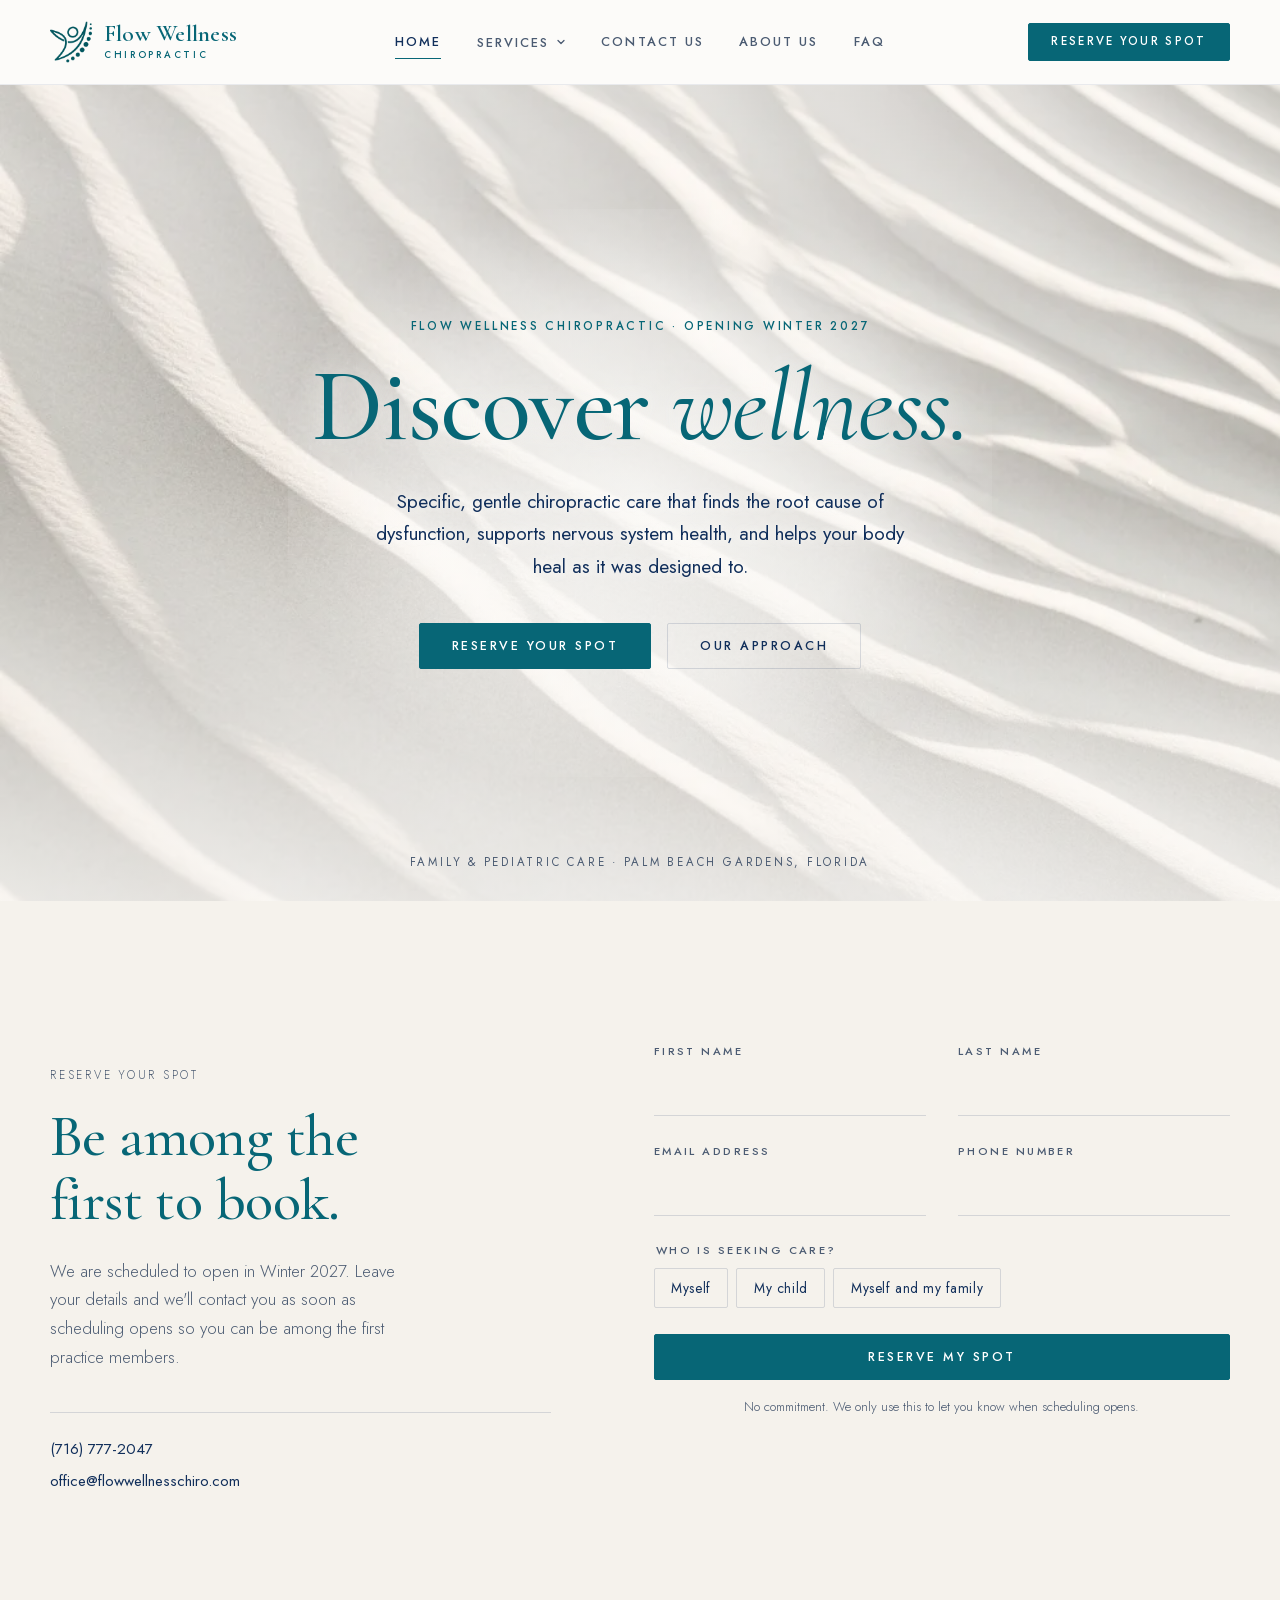
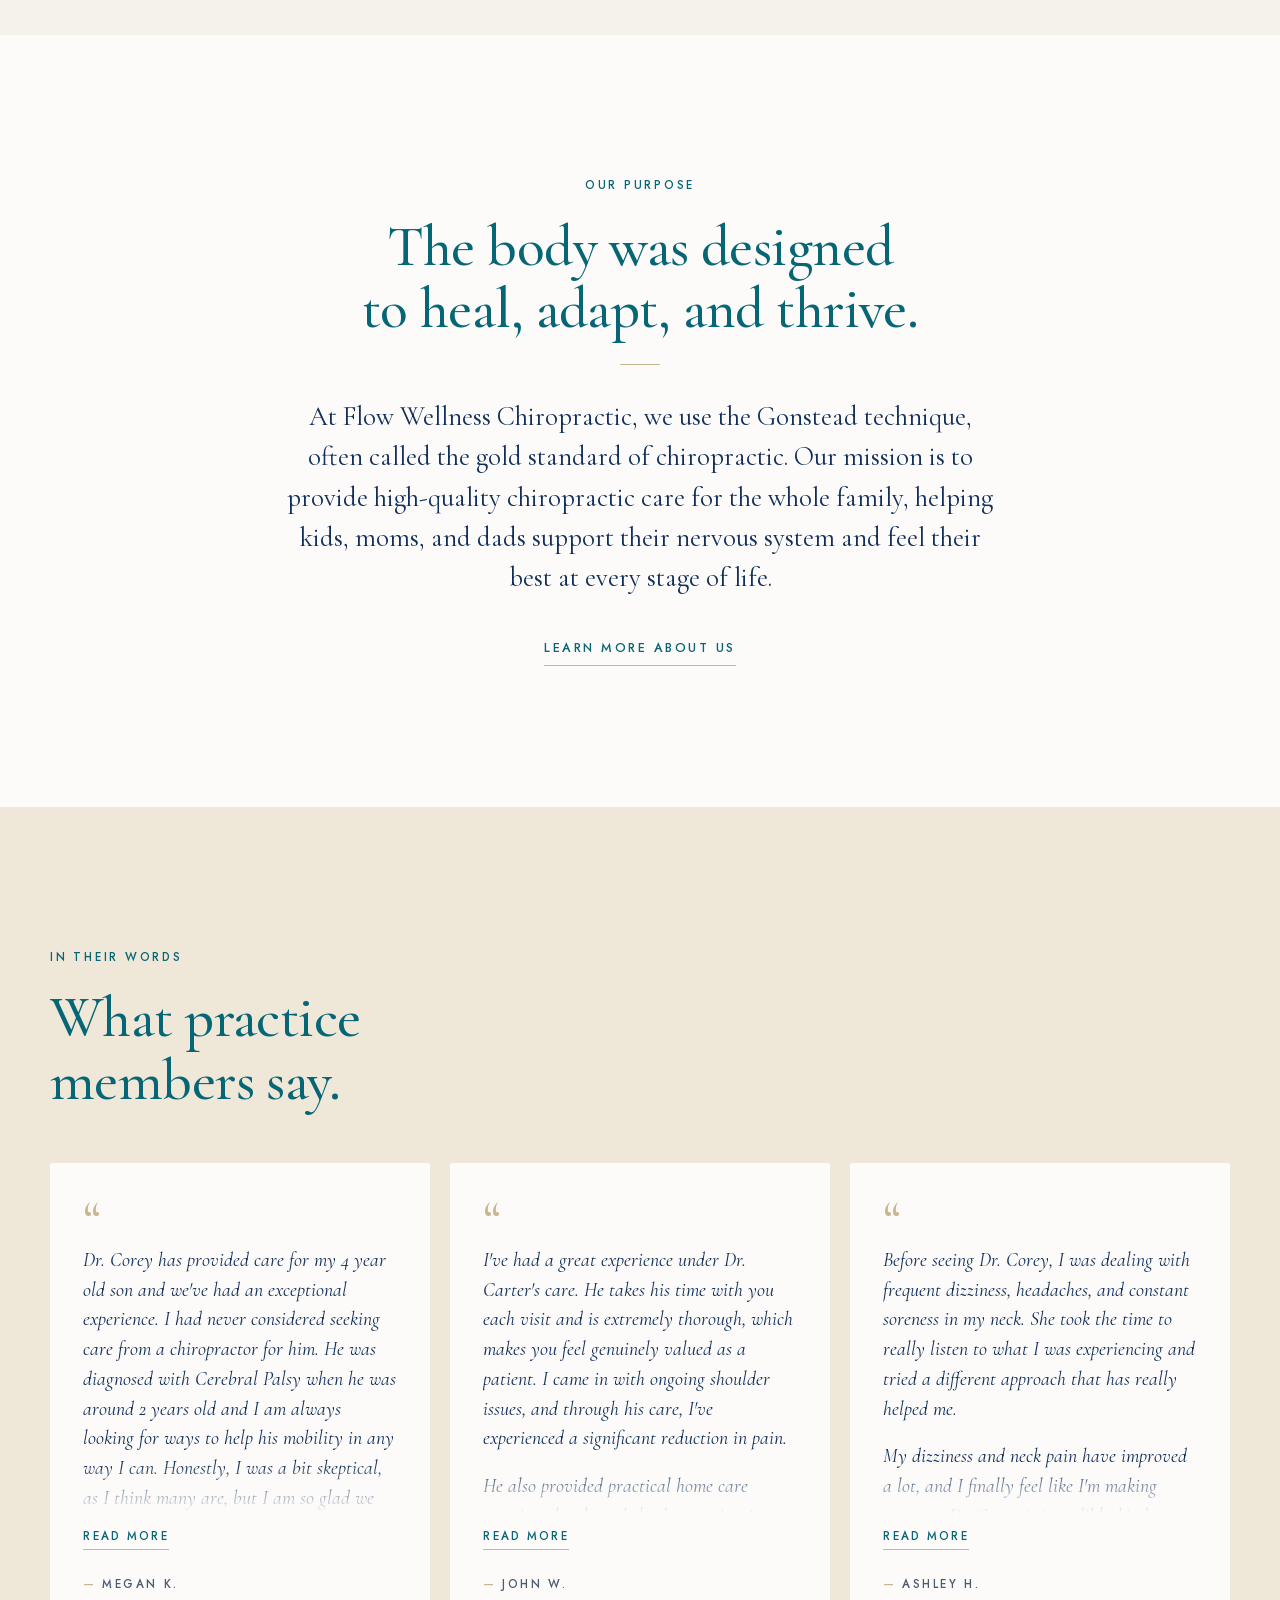
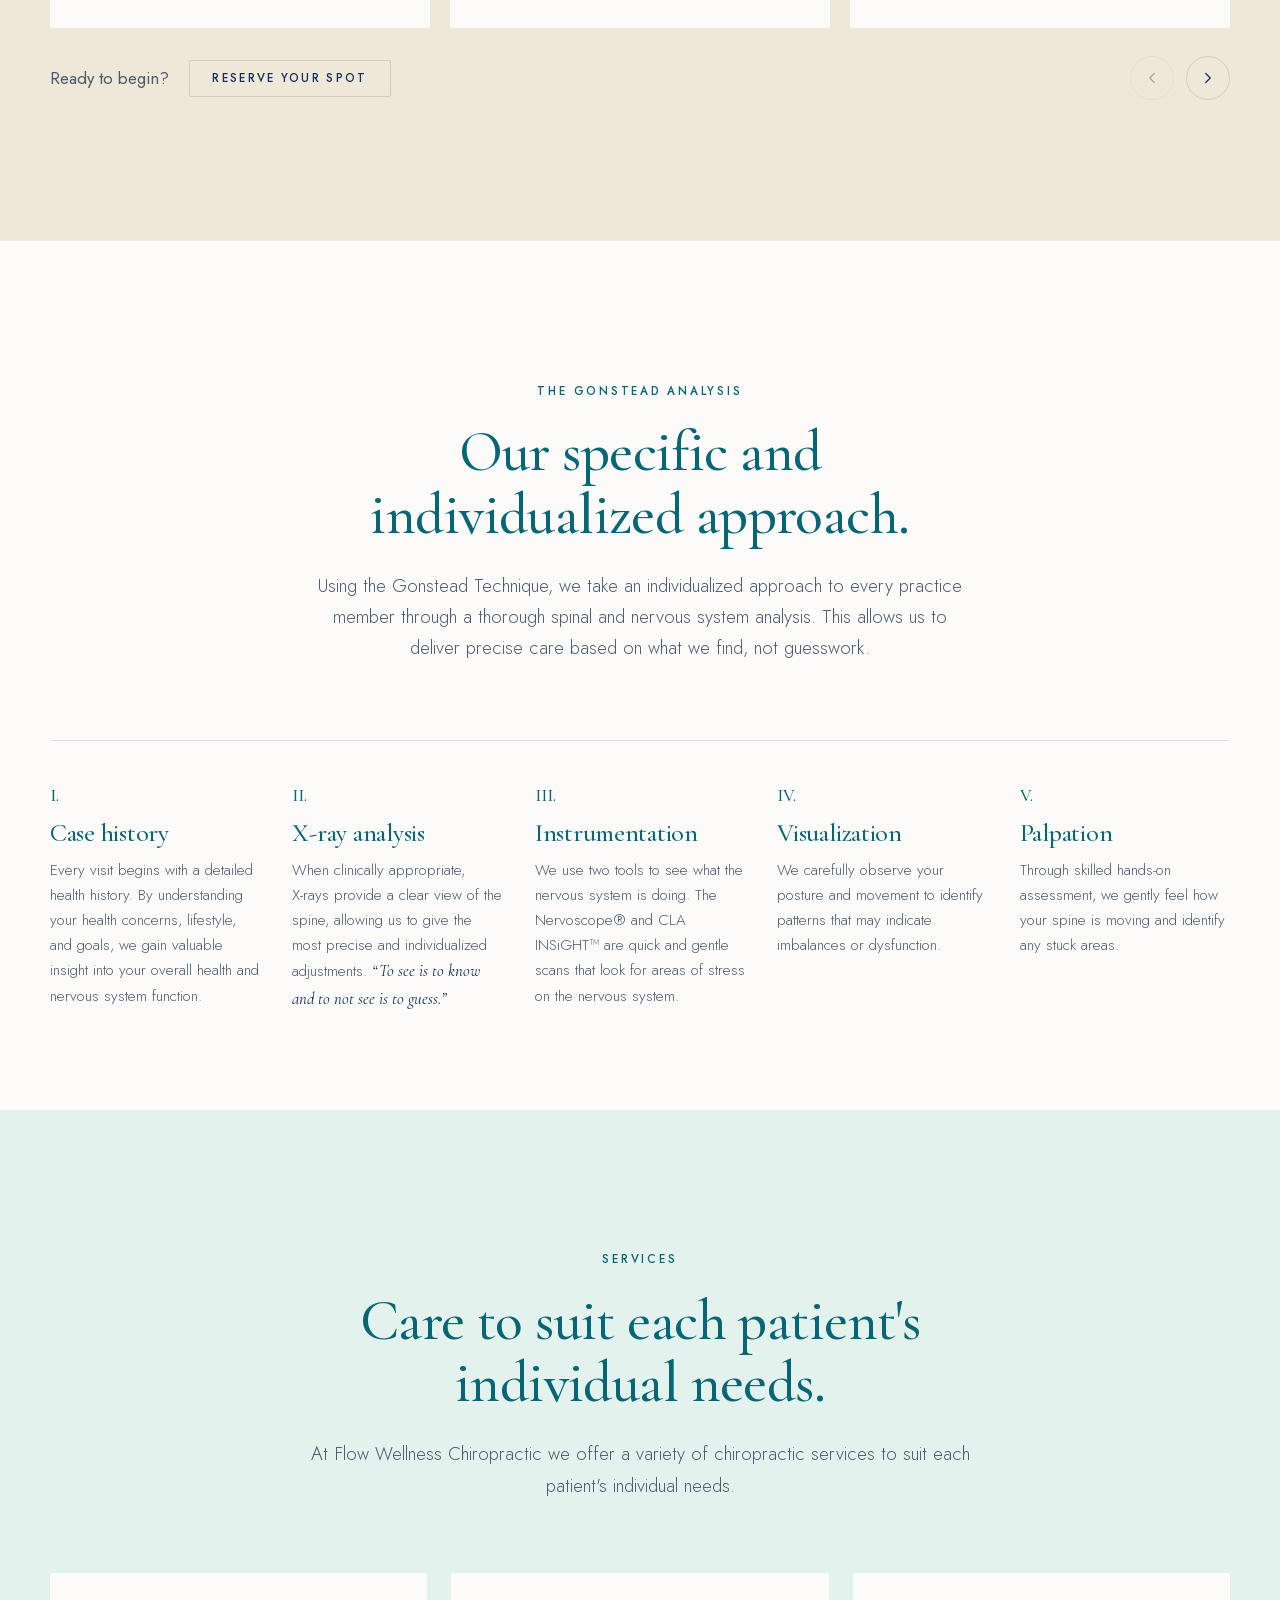
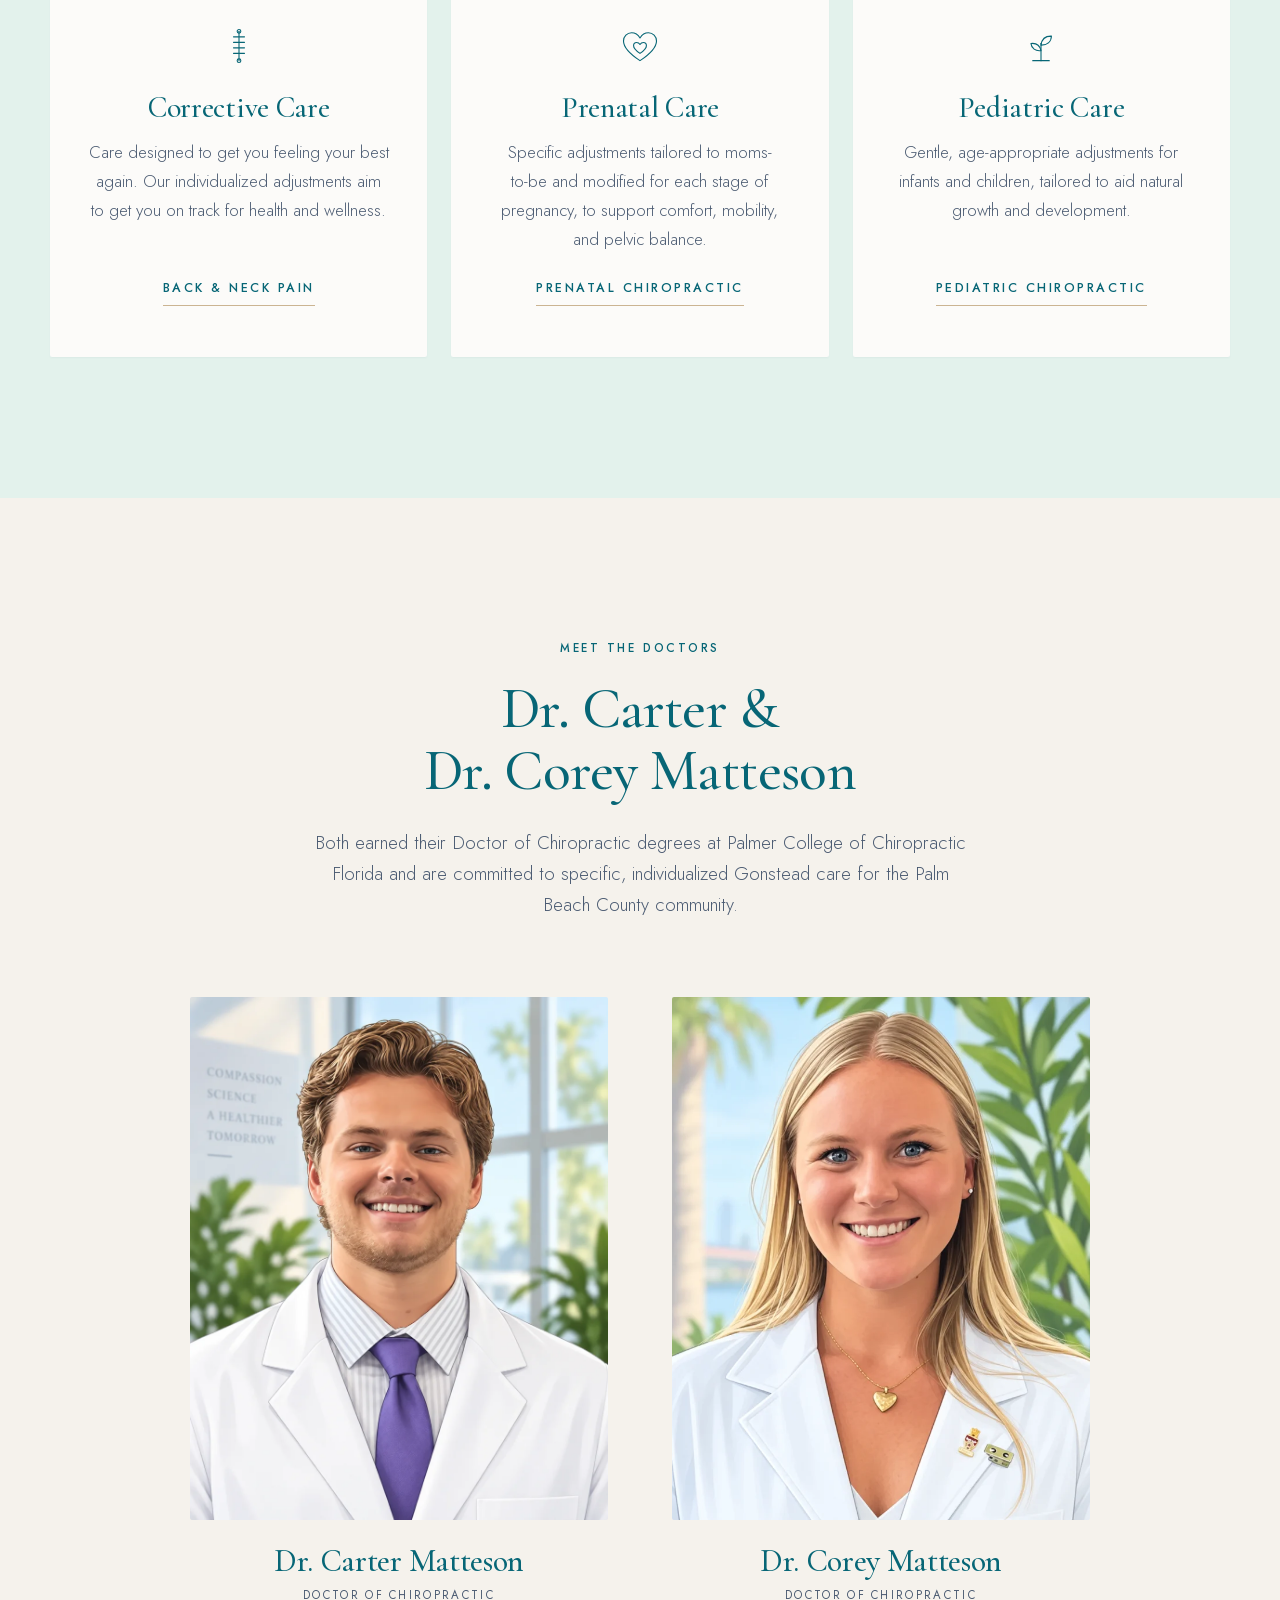
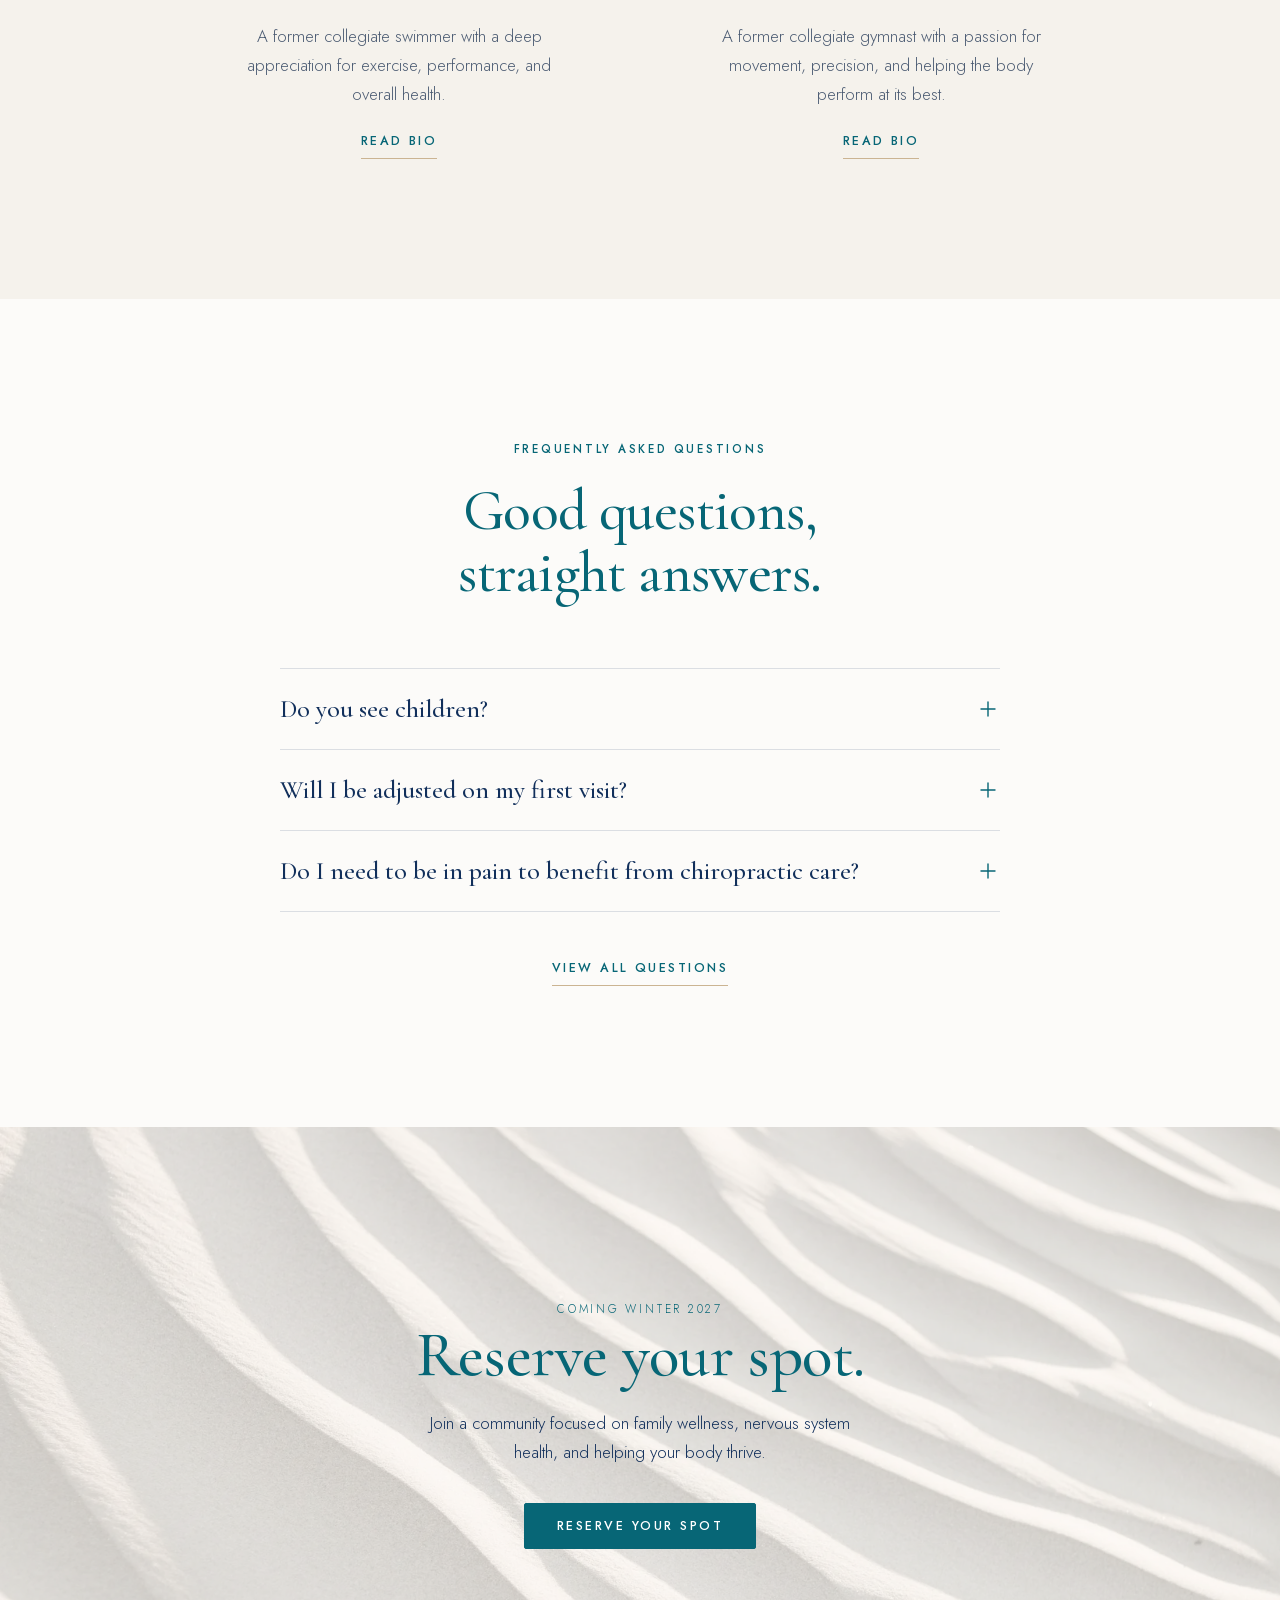
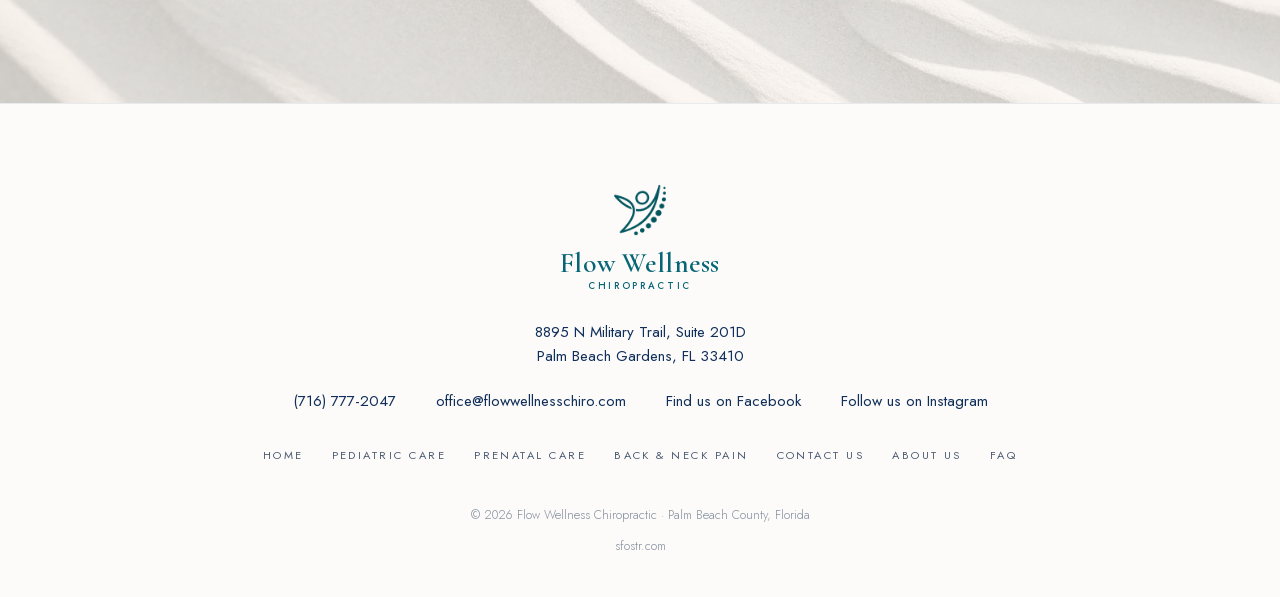
==== index.html @ bc94dffc "Put Meet the Doctors back on greige and make the Services teal slightly greener Co-Authored-By: Clau" ====
<!doctype html>
<html lang="en">
<head>
  <meta charset="utf-8">
  <meta name="viewport" content="width=device-width, initial-scale=1">
  <title>Family &amp; Pediatric Chiropractor in Palm Beach Gardens | Flow Wellness</title>
  <meta name="description" content="Gentle chiropractic care for kids, moms and dads in Palm Beach Gardens, FL. Reserve your spot at Flow Wellness Chiropractic.">
  <meta name="theme-color" content="#112f5b">
  <link rel="canonical" href="https://www.flowwellnesschiro.com/">
  <link rel="icon" href="assets/img/favicon-64.png?v=2" type="image/png">
  <link rel="apple-touch-icon" href="assets/img/apple-touch-icon.png?v=2">
  <link rel="preload" href="assets/fonts/Cormorant-latin.woff2" as="font" type="font/woff2" crossorigin>
  <link rel="preload" href="assets/fonts/Jost-latin.woff2" as="font" type="font/woff2" crossorigin>
  <link rel="stylesheet" href="css/styles.css">
  <meta property="og:type" content="website">
  <meta property="og:site_name" content="Flow Wellness Chiropractic">
  <meta property="og:title" content="Flow Wellness Chiropractic">
  <meta property="og:description" content="Gentle chiropractic care for kids, moms and dads in Palm Beach Gardens, FL. Reserve your spot at Flow Wellness Chiropractic.">
  <meta property="og:url" content="https://www.flowwellnesschiro.com/">
  <meta property="og:image" content="https://www.flowwellnesschiro.com/assets/img/share.jpg">
  <meta property="og:image:width" content="1200">
  <meta property="og:image:height" content="630">
  <meta property="og:image:alt" content="Flow Wellness Chiropractic logo. Family and pediatric care in Palm Beach Gardens, FL.">
  <meta name="twitter:card" content="summary_large_image">
  <script>document.documentElement.classList.add('js')</script>
  <script type="application/ld+json">
  {
    "@context": "https://schema.org",
    "@type": "MedicalClinic",
    "@id": "https://www.flowwellnesschiro.com/#practice",
    "name": "Flow Wellness Chiropractic",
    "url": "https://www.flowwellnesschiro.com/",
    "logo": "https://www.flowwellnesschiro.com/assets/img/logo-mark.png",
    "image": "https://www.flowwellnesschiro.com/assets/img/dunes-sm.webp",
    "description": "Pediatric and family-focused Gonstead chiropractic office in Palm Beach Gardens, Florida, opening Winter 2027.",
    "medicalSpecialty": "Chiropractic",
    "telephone": "+1-716-777-2047",
    "email": "office@flowwellnesschiro.com",
    "address": {
      "@type": "PostalAddress",
      "streetAddress": "8895 N Military Trail, Suite 201D",
      "addressLocality": "Palm Beach Gardens",
      "addressRegion": "FL",
      "postalCode": "33410",
      "addressCountry": "US"
    },
    "areaServed": {
      "@type": "AdministrativeArea",
      "name": "Palm Beach County, Florida"
    },
    "sameAs": [
      "https://www.facebook.com/people/Flow-Wellness-Chiropractic/61591768892424/",
      "https://www.instagram.com/flowwellnesschiro/"
    ],
    "employee": [
      {
        "@type": "Person",
        "name": "Dr. Carter Matteson",
        "honorificPrefix": "Dr.",
        "jobTitle": "Doctor of Chiropractic",
        "url": "https://www.flowwellnesschiro.com/about.html#dr-carter",
        "image": "https://www.flowwellnesschiro.com/assets/img/dr-carter-matteson.webp",
        "alumniOf": [
          {
            "@type": "CollegeOrUniversity",
            "name": "Palmer College of Chiropractic Florida"
          },
          {
            "@type": "CollegeOrUniversity",
            "name": "Florida Institute of Technology"
          }
        ]
      },
      {
        "@type": "Person",
        "name": "Dr. Corey Matteson",
        "honorificPrefix": "Dr.",
        "jobTitle": "Doctor of Chiropractic",
        "url": "https://www.flowwellnesschiro.com/about.html#dr-corey",
        "image": "https://www.flowwellnesschiro.com/assets/img/dr-corey-matteson.webp",
        "alumniOf": [
          {
            "@type": "CollegeOrUniversity",
            "name": "Palmer College of Chiropractic Florida"
          },
          {
            "@type": "CollegeOrUniversity",
            "name": "Eastern Michigan University"
          }
        ]
      }
    ],
    "availableService": [
      {
        "@type": "MedicalTherapy",
        "name": "Pediatric chiropractic",
        "url": "https://www.flowwellnesschiro.com/pediatric-chiropractic.html"
      },
      {
        "@type": "MedicalTherapy",
        "name": "Prenatal chiropractic",
        "url": "https://www.flowwellnesschiro.com/prenatal-chiropractic.html"
      },
      {
        "@type": "MedicalTherapy",
        "name": "Chiropractic care for back and neck pain",
        "url": "https://www.flowwellnesschiro.com/back-and-neck-pain.html"
      }
    ]
  }
  </script>
</head>
<body>
  <a class="skip" href="#main">Skip to content</a>

  <header class="site-head">
    <div class="wrap">
      <a class="brand" href="index.html" aria-label="Flow Wellness Chiropractic home">
        <img src="assets/img/logo-mark.png?v=2" alt="" width="42" height="42">
        <span>Flow Wellness<small>Chiropractic</small></span>
      </a>
      <nav class="nav" id="nav" aria-label="Primary">
        <a href="index.html" aria-current="page">Home</a>
        <div class="nav-drop">
          <button class="nav-drop-btn" type="button" aria-expanded="false" aria-controls="nav-services">Services<svg width="10" height="10" viewBox="0 0 10 10" fill="none" stroke="currentColor" stroke-width="1.3" stroke-linecap="round" stroke-linejoin="round" aria-hidden="true"><path d="M2 3.5l3 3 3-3"/></svg></button>
          <div class="nav-sub" id="nav-services">
            <a href="pediatric-chiropractic.html">Pediatric chiropractic</a>
            <a href="prenatal-chiropractic.html">Prenatal chiropractic</a>
            <a href="back-and-neck-pain.html">Back &amp; neck pain</a>
          </div>
        </div>
        <a href="#reserve">Contact Us</a>
        <a href="about.html">About Us</a>
        <a href="faq.html">FAQ</a>
        <a class="btn sm nav-cta" href="#reserve">Reserve your spot</a>
        <div class="nav-contact">
          <a href="tel:+17167772047">(716) 777-2047</a>
          <a href="mailto:office@flowwellnesschiro.com">office@flowwellnesschiro.com</a>
        </div>
      </nav>
      <a class="btn sm head-cta" href="#reserve">Reserve your spot</a>
      <button class="nav-toggle" aria-expanded="false" aria-controls="nav" aria-label="Open menu">
        <svg class="ic-open" width="20" height="20" viewBox="0 0 24 24" fill="none" stroke="currentColor" stroke-width="1.6" stroke-linecap="round"><path d="M4 8h16M4 16h16"/></svg>
        <svg class="ic-close" width="20" height="20" viewBox="0 0 24 24" fill="none" stroke="currentColor" stroke-width="1.6" stroke-linecap="round"><path d="M6 6l12 12M18 6L6 18"/></svg>
      </button>
    </div>
  </header>

  <main id="main">

    <section class="hero" id="top">
      <picture>
        <source media="(max-width: 700px)" srcset="assets/img/dunes-sm.webp">
        <img src="assets/img/dunes.webp" alt="" width="2200" height="1467" fetchpriority="high">
      </picture>
      <div class="hero-inner">
        <p class="eyebrow">Flow Wellness Chiropractic · Opening Winter 2027</p>
        <h1>Discover <em>wellness.</em></h1>
        <p class="lede">Specific, gentle chiropractic care that finds the root cause of dysfunction, supports nervous system health, and helps your body heal as it was designed to.</p>
        <div class="hero-actions">
          <a class="btn" href="#reserve">Reserve your spot</a>
          <a class="btn ghost" href="#approach">Our approach</a>
        </div>
      </div>
      <p class="hero-note">Family &amp; pediatric care · Palm Beach Gardens, Florida</p>
    </section>

    <section class="section reserve" id="reserve">
      <div class="wrap">
        <div class="reserve-copy">
          <p class="eyebrow">Reserve your spot</p>
          <h2>Be among the first to book.</h2>
          <p>We are scheduled to open in Winter 2027. Leave your details and we'll contact you as soon as scheduling opens so you can be among the first practice members.</p>
          <div class="contact-mini">
            <a href="tel:+17167772047">(716) 777-2047</a>
            <a href="mailto:office@flowwellnesschiro.com">office@flowwellnesschiro.com</a>
          </div>
        </div>

        <div>
          <form id="intake-form" novalidate>
            <div class="row-2">
              <label class="field">
                <span>First name</span>
                <input type="text" name="firstName" autocomplete="given-name" required>
                <small class="err">Please add your first name.</small>
              </label>
              <label class="field">
                <span>Last name</span>
                <input type="text" name="lastName" autocomplete="family-name" required>
                <small class="err">Please add your last name.</small>
              </label>
            </div>
            <div class="row-2">
              <label class="field">
                <span>Email address</span>
                <input type="email" name="email" autocomplete="email" inputmode="email" required>
                <small class="err">Enter an email like name@example.com.</small>
              </label>
              <label class="field">
                <span>Phone number</span>
                <input type="tel" name="phone" autocomplete="tel" inputmode="tel" required>
                <small class="err">Enter a phone number we can reach you at.</small>
              </label>
            </div>

            <fieldset class="group" data-required>
              <legend>Who is seeking care?</legend>
              <div class="seg">
                <label><input type="radio" name="who" value="Myself"><span>Myself</span></label>
                <label><input type="radio" name="who" value="My child"><span>My child</span></label>
                <label><input type="radio" name="who" value="Myself and my family"><span>Myself and my family</span></label>
              </div>
            </fieldset>

            <button class="btn block" type="submit">Reserve my spot</button>
            <p class="form-error hidden" id="intake-error" role="alert">We couldn't send your details. Please try again, or call us at (716) 777-2047.</p>
            <p class="fine">No commitment. We only use this to let you know when scheduling opens.</p>
          </form>

          <div class="intake-success hidden" id="intake-success" tabindex="-1">
            <p class="eyebrow">You're on the list</p>
            <h2>Thank you, <span id="success-name">friend</span>.</h2>
            <p>We'll contact you as soon as our schedule opens to help you reserve one of our first available appointments.</p>
            <p>In the meantime, follow <a href="https://www.instagram.com/flowwellnesschiro/" target="_blank" rel="noopener">@flowwellnesschiro</a> to see our progress and learn more about nervous system-focused chiropractic care.</p>
            <a class="btn ghost" href="#approach">Explore our approach</a>
          </div>
        </div>
      </div>
    </section>

    <section class="section purpose" id="purpose">
      <div class="narrow center">
        <p class="eyebrow">Our purpose</p>
        <h2 class="reveal">The body was designed to heal, adapt, and thrive.</h2>
        <div class="rule"></div>
        <p class="body reveal">At Flow Wellness Chiropractic, we use the Gonstead technique, often called the gold standard of chiropractic. Our mission is to provide high-quality chiropractic care for the whole family, helping kids, moms, and dads support their nervous system and feel their best at every stage of life.</p>
        <a class="text-link reveal" href="about.html">Learn more about us</a>
      </div>
    </section>

    <section class="section testimonial" aria-labelledby="testimonials-title">
      <div class="wrap">
        <div class="quotes-head">
          <p class="eyebrow">In their words</p>
          <h2 class="reveal" id="testimonials-title">What practice members say.</h2>
        </div>
        <ul class="quotes" data-quotes tabindex="0" aria-label="Testimonials">
          <li class="quote">
            <figure>
              <blockquote>
                <p>Dr. Corey has provided care for my 4 year old son and we've had an exceptional experience. I had never considered seeking care from a chiropractor for him. He was diagnosed with Cerebral Palsy when he was around 2 years old and I am always looking for ways to help his mobility in any way I can. Honestly, I was a bit skeptical, as I think many are, but I am so glad we gave it a shot.</p>
                <p>He's had continuous digestive struggles that have improved immensely since starting with Dr. Corey, as well as continuous improvement in his overall strength and physical health. She has made him feel so comfortable and he actually looks forward to his appointments with her! I'm so happy with the care he's gotten and would recommend to anyone.</p>
              </blockquote>
              <button class="quote-more" type="button" aria-expanded="false" hidden>Read more</button>
              <figcaption>Megan K.</figcaption>
            </figure>
          </li>
          <li class="quote">
            <figure>
              <blockquote>
                <p>I've had a great experience under Dr. Carter's care. He takes his time with you each visit and is extremely thorough, which makes you feel genuinely valued as a patient. I came in with ongoing shoulder issues, and through his care, I've experienced a significant reduction in pain.</p>
                <p>He also provided practical home care exercises that have helped me maintain progress outside the office. The level of attention to detail and overall quality of care he provides truly stands out.</p>
              </blockquote>
              <button class="quote-more" type="button" aria-expanded="false" hidden>Read more</button>
              <figcaption>John W.</figcaption>
            </figure>
          </li>
          <li class="quote">
            <figure>
              <blockquote>
                <p>Before seeing Dr. Corey, I was dealing with frequent dizziness, headaches, and constant soreness in my neck. She took the time to really listen to what I was experiencing and tried a different approach that has really helped me.</p>
                <p>My dizziness and neck pain have improved a lot, and I finally feel like I'm making progress. Dr. Corey is incredibly kind, patient, and thoughtful in the way she treats her patients, and I highly recommend her.</p>
              </blockquote>
              <button class="quote-more" type="button" aria-expanded="false" hidden>Read more</button>
              <figcaption>Ashley H.</figcaption>
            </figure>
          </li>
          <li class="quote">
            <figure>
              <blockquote>
                <p>I've been seeing Dr. Carter for chiropractic care for the past couple months, and the results have been incredible.</p>
                <p>Before starting care, I struggled with severe and prolonged menstrual cramps leading up to my cycle. Since receiving care from Dr. Carter, those symptoms have completely resolved!</p>
              </blockquote>
              <button class="quote-more" type="button" aria-expanded="false" hidden>Read more</button>
              <figcaption>Marissa M.</figcaption>
            </figure>
          </li>
          <li class="quote">
            <figure>
              <blockquote>
                <p>When I first started care with Dr. Corey, I was dealing with severe hip pain that radiated from the front of my hip through my low back and down my leg, making everyday movement uncomfortable. Through consistent weekly care and specific adjustments tailored to my needs, I noticed a huge improvement in both my pain levels and mobility.</p>
              </blockquote>
              <button class="quote-more" type="button" aria-expanded="false" hidden>Read more</button>
              <figcaption>Emma D.</figcaption>
            </figure>
          </li>
          <li class="quote">
            <figure>
              <blockquote>
                <p>Dr. Carter is an exceptional practitioner. He is very detailed and thorough in his approach, and is very communicative.</p>
                <p>He listens to your concerns and involves you in the care needed. I highly recommend him to others seeking help.</p>
              </blockquote>
              <button class="quote-more" type="button" aria-expanded="false" hidden>Read more</button>
              <figcaption>Millie M.</figcaption>
            </figure>
          </li>
        </ul>
        <div class="quotes-foot">
          <div class="quote-nav" data-quote-nav hidden>
            <button class="quote-btn" type="button" data-dir="-1" aria-label="Earlier testimonials">
              <svg viewBox="0 0 24 24" fill="none" stroke="currentColor" stroke-width="1.6" stroke-linecap="round" stroke-linejoin="round" aria-hidden="true"><path d="m15 18-6-6 6-6"/></svg>
            </button>
            <button class="quote-btn" type="button" data-dir="1" aria-label="More testimonials">
              <svg viewBox="0 0 24 24" fill="none" stroke="currentColor" stroke-width="1.6" stroke-linecap="round" stroke-linejoin="round" aria-hidden="true"><path d="m9 18 6-6-6-6"/></svg>
            </button>
          </div>
          <p class="quotes-cta"><span>Ready to begin?</span><a class="btn ghost sm" href="#reserve">Reserve your spot</a></p>
        </div>
      </div>
    </section>

    <section class="section" id="approach">
      <div class="wrap">
        <div class="narrow center">
          <p class="eyebrow">The Gonstead analysis</p>
          <h2 class="reveal">Our specific and individualized approach.</h2>
          <p class="lede reveal">Using the Gonstead Technique, we take an individualized approach to every practice member through a thorough spinal and nervous system analysis. This allows us to deliver precise care based on what we find, not guesswork.</p>
        </div>
        <ol class="steps">
          <li class="reveal" style="--i:0">
            <span class="num">I.</span>
            <h3>Case history</h3>
            <p>Every visit begins with a detailed health history. By understanding your health concerns, lifestyle, and goals, we gain valuable insight into your overall health and nervous system function.</p>
          </li>
          <li class="reveal" style="--i:1">
            <span class="num">II.</span>
            <h3>X-ray analysis</h3>
            <p>When clinically appropriate, <span class="nowrap">X-rays</span> provide a clear view of the spine, allowing us to give the most precise and individualized adjustments. <q>To see is to know and to not see is to guess.</q></p>
          </li>
          <li class="reveal" style="--i:2">
            <span class="num">III.</span>
            <h3>Instrumentation</h3>
            <p>We use two tools to see what the nervous system is doing. The Nervoscope® and CLA INSiGHT™ are quick and gentle scans that look for areas of stress on the nervous system.</p>
          </li>
          <li class="reveal" style="--i:3">
            <span class="num">IV.</span>
            <h3>Visualization</h3>
            <p>We carefully observe your posture and movement to identify patterns that may indicate imbalances or dysfunction.</p>
          </li>
          <li class="reveal" style="--i:4">
            <span class="num">V.</span>
            <h3>Palpation</h3>
            <p>Through skilled hands-on assessment, we gently feel how your spine is moving and identify any stuck areas.</p>
          </li>
        </ol>
      </div>
    </section>

    <section class="section" id="services">
      <div class="wrap">
        <div class="narrow center">
          <p class="eyebrow">Services</p>
          <h2 class="reveal">Care to suit each patient's individual needs.</h2>
          <p class="lede reveal">At Flow Wellness Chiropractic we offer a variety of chiropractic services to suit each patient's individual needs.</p>
        </div>
        <div class="services-grid">
          <article class="service reveal" style="--i:0">
            <div class="glyph" aria-hidden="true">
              <svg viewBox="0 0 48 48" fill="none" stroke="currentColor" stroke-width="1.2" stroke-linecap="round" stroke-linejoin="round"><path d="M24 8v32"/><path d="M18 14h12M18 20h12M18 26h12M18 32h12"/><circle cx="24" cy="8" r="2"/><circle cx="24" cy="40" r="2"/></svg>
            </div>
            <h3>Corrective Care</h3>
            <p>Care designed to get you feeling your best again. Our individualized adjustments aim to get you on track for health and wellness.</p>
            <p class="service-links"><a class="text-link" href="back-and-neck-pain.html">Back &amp; neck pain</a></p>
          </article>
          <article class="service reveal" style="--i:1">
            <div class="glyph" aria-hidden="true">
              <svg viewBox="0 0 48 48" fill="none" stroke="currentColor" stroke-width="1.2" stroke-linecap="round" stroke-linejoin="round"><path d="M24 40C12 32 6 25.5 6 18.5 6 13.3 10 9.5 14.8 9.5c3.8 0 7.2 2.3 9.2 5.7 2-3.4 5.4-5.7 9.2-5.7 4.8 0 8.8 3.8 8.8 9 0 7-6 13.5-18 21.5z"/><path d="M24 32c-4.6-3.1-7-5.7-7-8.4 0-2 1.5-3.4 3.3-3.4 1.5 0 2.9.9 3.7 2.2.8-1.3 2.2-2.2 3.7-2.2 1.8 0 3.3 1.4 3.3 3.4 0 2.7-2.4 5.3-7 8.4z"/></svg>
            </div>
            <h3>Prenatal Care</h3>
            <p>Specific adjustments tailored to moms-to-be and modified for each stage of pregnancy, to support comfort, mobility, and pelvic balance.</p>
            <p class="service-links"><a class="text-link" href="prenatal-chiropractic.html">Prenatal chiropractic</a></p>
          </article>
          <article class="service reveal" style="--i:2">
            <div class="glyph" aria-hidden="true">
              <svg viewBox="0 0 48 48" fill="none" stroke="currentColor" stroke-width="1.2" stroke-linecap="round" stroke-linejoin="round"><path d="M15 40h18"/><path d="M24 40V21"/><path d="M24 29c-1.2-5.6-5.6-8.4-11-7.8.6 5.4 5 8.6 11 7.8z"/><path d="M24 23c.8-6.4 5.2-10 11.4-9.8-.2 6.4-4.8 10-11.4 9.8z"/></svg>
            </div>
            <h3>Pediatric Care</h3>
            <p>Gentle, age-appropriate adjustments for infants and children, tailored to aid natural growth and development.</p>
            <p class="service-links"><a class="text-link" href="pediatric-chiropractic.html">Pediatric chiropractic</a></p>
          </article>
        </div>
      </div>
    </section>

    <section class="section paper-2" id="doctors" style="background:var(--paper-2)">
      <div class="wrap">
        <div class="narrow center">
          <p class="eyebrow">Meet the doctors</p>
          <h2 class="reveal">Dr. Carter &amp; Dr.&nbsp;Corey&nbsp;Matteson</h2>
          <p class="lede reveal">Both earned their Doctor of Chiropractic degrees at Palmer College of Chiropractic Florida and are committed to specific, individualized Gonstead care for the Palm Beach County community.</p>
        </div>
        <div class="doctors">
          <article class="doctor reveal" style="--i:0">
            <figure><img src="assets/img/dr-carter-matteson.webp" alt="Dr. Carter Matteson smiling in a white clinic coat" width="900" height="1125" loading="lazy"></figure>
            <h3>Dr. Carter Matteson</h3>
            <p class="cred">Doctor of Chiropractic</p>
            <p class="bio">A former collegiate swimmer with a deep appreciation for exercise, performance, and overall health.</p>
            <a class="text-link" href="about.html#dr-carter">Read bio</a>
          </article>
          <article class="doctor reveal" style="--i:1">
            <figure><img src="assets/img/dr-corey-matteson.webp" alt="Dr. Corey Matteson smiling in a white clinic coat" width="900" height="900" loading="lazy"></figure>
            <h3>Dr. Corey Matteson</h3>
            <p class="cred">Doctor of Chiropractic</p>
            <p class="bio">A former collegiate gymnast with a passion for movement, precision, and helping the body perform at its best.</p>
            <a class="text-link" href="about.html#dr-corey">Read bio</a>
          </article>
        </div>
      </div>
    </section>

    <section class="section" id="faq">
      <div class="narrow">
        <div class="center">
          <p class="eyebrow">Frequently asked questions</p>
          <h2 class="reveal">Good questions, straight answers.</h2>
        </div>
        <div class="faq-list reveal">
          <details>
            <summary>Do you see children? <span class="plus"><svg viewBox="0 0 24 24" fill="none" stroke="currentColor" stroke-width="1.4" stroke-linecap="round"><path d="M12 5v14M5 12h14"/></svg></span></summary>
            <p class="answer">Yes. Chiropractic care can be adapted for patients of all ages, from infants to seniors. Pediatric adjustments use gentle, age-appropriate techniques. Kids are often the ones who need chiropractic the most!</p>
          </details>
          <details>
            <summary>Will I be adjusted on my first visit? <span class="plus"><svg viewBox="0 0 24 24" fill="none" stroke="currentColor" stroke-width="1.4" stroke-linecap="round"><path d="M12 5v14M5 12h14"/></svg></span></summary>
            <p class="answer">Your chiropractor will first determine whether an adjustment is appropriate and safe based on your examination findings, or if additional examination, study, or referral is necessary.</p>
          </details>
          <details>
            <summary>Do I need to be in pain to benefit from chiropractic care? <span class="plus"><svg viewBox="0 0 24 24" fill="none" stroke="currentColor" stroke-width="1.4" stroke-linecap="round"><path d="M12 5v14M5 12h14"/></svg></span></summary>
            <p class="answer">No, many patients choose chiropractic care as part of a proactive wellness lifestyle. Because the nervous system controls every function in the body, maintaining proper spinal health can help support overall function and quality of life.</p>
          </details>
        </div>
        <p class="center" style="margin-top:2.5rem"><a class="text-link" href="faq.html">View all questions</a></p>
      </div>
    </section>

    <section class="closing">
      <img src="assets/img/dunes.webp" alt="" width="2200" height="1467" loading="lazy">
      <div class="narrow">
        <p class="eyebrow">Coming Winter 2027</p>
        <h2>Reserve your spot.</h2>
        <p>Join a community focused on family wellness, nervous system health, and helping your body thrive.</p>
        <a class="btn" href="#reserve">Reserve your spot</a>
      </div>
    </section>

  </main>

  <footer class="site-foot">
    <div class="wrap">
      <a class="brand" href="index.html" aria-label="Flow Wellness Chiropractic home">
        <img src="assets/img/logo-mark.png?v=2" alt="" width="52" height="52">
        <span>Flow Wellness<small>Chiropractic</small></span>
      </a>
      <address class="foot-address"><a href="https://www.google.com/maps/search/?api=1&amp;query=8895+N+Military+Trail+Suite+201D+Palm+Beach+Gardens+FL+33410" target="_blank" rel="noopener">8895 N Military Trail, Suite 201D<br>Palm Beach Gardens, FL 33410</a></address>
      <ul class="foot-contact">
        <li><a href="tel:+17167772047">(716) 777-2047</a></li>
        <li><a href="mailto:office@flowwellnesschiro.com">office@flowwellnesschiro.com</a></li>
        <li><a href="https://www.facebook.com/people/Flow-Wellness-Chiropractic/61591768892424/" target="_blank" rel="noopener">Find us on Facebook</a></li>
        <li><a href="https://www.instagram.com/flowwellnesschiro/?hl=en" target="_blank" rel="noopener">Follow us on Instagram</a></li>
      </ul>
      <nav class="foot-nav" aria-label="Footer">
        <a href="index.html">Home</a>
        <a href="pediatric-chiropractic.html">Pediatric care</a>
        <a href="prenatal-chiropractic.html">Prenatal care</a>
        <a href="back-and-neck-pain.html">Back &amp; neck pain</a>
        <a href="#reserve">Contact Us</a>
        <a href="about.html">About Us</a>
        <a href="faq.html">FAQ</a>
      </nav>
      <p class="foot-legal">© 2026 Flow Wellness Chiropractic · Palm Beach County, Florida</p>
      <p class="foot-site"><a href="https://sfostr.com">sfostr.com</a></p>
    </div>
  </footer>

  <script src="js/main.js" defer></script>
</body>
</html>
---- css/styles.css ----
@font-face {
  font-family: "Cormorant Garamond";
  font-style: normal;
  font-weight: 400 700;
  font-display: swap;
  src: url("../assets/fonts/Cormorant-latin.woff2") format("woff2");
}

@font-face {
  font-family: "Cormorant Garamond";
  font-style: italic;
  font-weight: 400 700;
  font-display: swap;
  src: url("../assets/fonts/Cormorant-italic-latin.woff2") format("woff2");
}

@font-face {
  font-family: "Jost";
  font-style: normal;
  font-weight: 300 600;
  font-display: swap;
  src: url("../assets/fonts/Jost-latin.woff2") format("woff2");
}

:root {
  --paper: #fcfbf9;
  --paper-2: #f5f2ec;
  --sand: #cbb492;
  --sand-tint: #efe7d8;
  --ink: #112f5b;
  --ink-2: #4b5b72;
  --ink-3: #8a94a3;
  --teal: #1eadbe;
  --teal-deep: #076676;
  --teal-tint: #e3f2ec;
  --line: rgba(17, 47, 91, 0.14);
  --line-soft: rgba(17, 47, 91, 0.08);
  --serif: "Cormorant Garamond", Georgia, "Times New Roman", serif;
  --sans: "Jost", "Helvetica Neue", Arial, sans-serif;
  --nav-h: 84px;
  --ease: cubic-bezier(0.22, 1, 0.36, 1);
}

*,
*::before,
*::after {
  box-sizing: border-box;
}

html {
  scroll-behavior: smooth;
  -webkit-text-size-adjust: 100%;
}

body {
  margin: 0;
  background: var(--paper);
  color: var(--ink);
  font-family: var(--sans);
  font-weight: 400;
  font-size: 1.0625rem;
  line-height: 1.7;
  -webkit-font-smoothing: antialiased;
  overflow-x: hidden;
}

::selection {
  background: var(--teal-deep);
  color: #fff;
}

:focus-visible {
  outline: 2px solid var(--teal-deep);
  outline-offset: 4px;
}

img {
  max-width: 100%;
  display: block;
}

a {
  color: inherit;
  text-decoration: none;
}

p {
  margin: 0;
}

h1,
h2,
h3 {
  margin: 0;
  color: var(--teal-deep);
  font-family: var(--serif);
  font-weight: 500;
  line-height: 1.08;
  letter-spacing: -0.01em;
  text-wrap: balance;
}

.skip {
  position: absolute;
  left: 1rem;
  top: -4rem;
  background: var(--ink);
  color: #fff;
  padding: 0.6rem 1rem;
  z-index: 100;
}

.skip:focus {
  top: 1rem;
}

.wrap {
  width: min(100% - 3rem, 1180px);
  margin-inline: auto;
}

.narrow {
  width: min(100% - 3rem, 720px);
  margin-inline: auto;
}

.hidden {
  display: none !important;
}

.nowrap {
  white-space: nowrap;
}

.center {
  text-align: center;
}

.eyebrow {
  font-family: var(--sans);
  font-size: 0.72rem;
  font-weight: 500;
  letter-spacing: 0.24em;
  text-transform: uppercase;
  color: var(--teal-deep);
  margin-bottom: 1.25rem;
}

.rule {
  width: 40px;
  height: 1px;
  background: var(--sand);
  margin: 1.5rem auto 0;
}

/* ---------- Header ---------- */

.site-head {
  position: sticky;
  top: 0;
  z-index: 50;
  background: color-mix(in srgb, var(--paper) 90%, transparent);
  backdrop-filter: blur(14px);
  -webkit-backdrop-filter: blur(14px);
  border-bottom: 1px solid var(--line-soft);
}

.site-head .wrap {
  display: grid;
  grid-template-columns: 1fr auto 1fr;
  align-items: center;
  height: var(--nav-h);
}

.brand {
  display: inline-flex;
  align-items: center;
  gap: 0.75rem;
  color: var(--teal-deep);
  font-family: var(--serif);
  font-size: 1.45rem;
  font-weight: 600;
  letter-spacing: 0.01em;
  line-height: 1;
}

.brand img {
  width: 42px;
  height: 42px;
  object-fit: contain;
}

.brand small {
  display: block;
  font-family: var(--sans);
  font-size: 0.6rem;
  font-weight: 500;
  letter-spacing: 0.28em;
  text-transform: uppercase;
  color: var(--teal-deep);
  margin-top: 0.3rem;
}

.nav {
  display: flex;
  align-items: center;
  gap: 2.2rem;
  justify-self: center;
}

.nav a {
  font-size: 0.8rem;
  font-weight: 500;
  letter-spacing: 0.16em;
  text-transform: uppercase;
  color: var(--ink-2);
  padding: 0.4rem 0;
  position: relative;
  transition: color 0.25s;
}

.nav a::after {
  content: "";
  position: absolute;
  left: 0;
  right: 0;
  bottom: 0;
  height: 1px;
  background: var(--teal-deep);
  transform: scaleX(0);
  transform-origin: left;
  transition: transform 0.4s var(--ease);
}

.nav a:hover,
.nav a[aria-current="page"] {
  color: var(--ink);
}

.nav a:hover::after,
.nav a[aria-current="page"]::after {
  transform: scaleX(1);
}

.head-cta {
  justify-self: end;
}

/* Services menu */

.nav-drop {
  position: relative;
}

.nav-drop-btn {
  appearance: none;
  background: none;
  border: 0;
  cursor: pointer;
  font-family: var(--sans);
  font-size: 0.8rem;
  font-weight: 500;
  letter-spacing: 0.16em;
  text-transform: uppercase;
  color: var(--ink-2);
  padding: 0.4rem 0;
  display: inline-flex;
  align-items: center;
  gap: 0.45rem;
  position: relative;
  transition: color 0.25s;
}

.nav-drop-btn svg {
  transition: transform 0.3s var(--ease);
}

.nav-drop-btn::after {
  content: "";
  position: absolute;
  left: 0;
  right: 0;
  bottom: 0;
  height: 1px;
  background: var(--teal-deep);
  transform: scaleX(0);
  transform-origin: left;
  transition: transform 0.4s var(--ease);
}

.nav-drop-btn:hover,
.nav-drop-btn.current,
.nav-drop.open .nav-drop-btn {
  color: var(--ink);
}

.nav-drop-btn.current::after {
  transform: scaleX(1);
}

.nav-drop.open .nav-drop-btn svg {
  transform: rotate(180deg);
}

.nav-sub {
  position: absolute;
  top: calc(100% + 0.9rem);
  left: 50%;
  transform: translateX(-50%);
  min-width: 15.5rem;
  display: none;
  flex-direction: column;
  padding: 0.6rem 0;
  background: var(--paper);
  border: 1px solid var(--line);
  border-radius: 2px;
  box-shadow: 0 18px 40px -24px rgba(17, 47, 91, 0.35);
  z-index: 60;
}

.nav-sub::before {
  content: "";
  position: absolute;
  left: 0;
  right: 0;
  top: -1rem;
  height: 1rem;
}

.nav-drop.open .nav-sub,
html:not(.js) .nav-drop:focus-within .nav-sub {
  display: flex;
}

@media (hover: hover) and (min-width: 901px) {
  .nav-drop:hover .nav-sub {
    display: flex;
  }

  .nav-drop:hover .nav-drop-btn svg {
    transform: rotate(180deg);
  }
}

.nav .nav-sub a {
  font-size: 0.95rem;
  font-weight: 400;
  letter-spacing: 0.01em;
  text-transform: none;
  color: var(--ink-2);
  padding: 0.65rem 1.4rem;
  white-space: nowrap;
}

.nav .nav-sub a::after {
  display: none;
}

.nav .nav-sub a:hover,
.nav .nav-sub a[aria-current="page"] {
  color: var(--teal-deep);
  background: var(--paper-2);
}

.nav-toggle {
  display: none;
  appearance: none;
  border: 1px solid var(--line);
  background: transparent;
  width: 44px;
  height: 44px;
  border-radius: 50%;
  cursor: pointer;
  color: var(--ink);
  justify-self: end;
}

.nav-toggle svg {
  display: block;
  margin: auto;
}

.nav-contact {
  display: none;
}

/* ---------- Buttons ---------- */

.nav .nav-cta.btn {
  display: none;
}

.btn {
  appearance: none;
  border: 1px solid var(--teal-deep);
  background: var(--teal-deep);
  color: #fff;
  cursor: pointer;
  display: inline-flex;
  align-items: center;
  justify-content: center;
  gap: 0.75rem;
  font-family: var(--sans);
  font-size: 0.78rem;
  font-weight: 500;
  letter-spacing: 0.2em;
  text-transform: uppercase;
  padding: 1rem 2rem;
  line-height: 1;
  border-radius: 2px;
  transition: background 0.3s var(--ease), color 0.3s var(--ease), border-color 0.3s;
  white-space: nowrap;
}

.btn:hover {
  background: var(--ink);
  border-color: var(--ink);
}

.btn.ghost {
  background: transparent;
  color: var(--ink);
  border-color: var(--line);
}

.btn.ghost:hover {
  background: transparent;
  border-color: var(--ink);
  color: var(--ink);
}

.btn.light {
  background: #fff;
  border-color: #fff;
  color: var(--ink);
}

.btn.light:hover {
  background: var(--ink);
  border-color: var(--ink);
  color: #fff;
}

.btn.sm {
  padding: 0.75rem 1.4rem;
  font-size: 0.72rem;
}

.btn.block {
  width: 100%;
}

.text-link {
  font-size: 0.78rem;
  font-weight: 500;
  letter-spacing: 0.2em;
  text-transform: uppercase;
  color: var(--teal-deep);
  display: inline-flex;
  align-items: center;
  gap: 0.6rem;
  padding-bottom: 0.35rem;
  border-bottom: 1px solid var(--sand);
  transition: border-color 0.3s, color 0.3s;
}

.text-link:hover {
  color: var(--ink);
  border-color: var(--ink);
}

/* ---------- Hero ---------- */

.hero {
  position: relative;
  min-height: calc(100svh - var(--nav-h));
  display: grid;
  place-items: center;
  overflow: hidden;
  color: var(--ink);
  isolation: isolate;
}

.hero picture,
.hero img {
  position: absolute;
  inset: 0;
  width: 100%;
  height: 100%;
  object-fit: cover;
  z-index: -2;
}

.hero::after {
  content: "";
  position: absolute;
  inset: 0;
  z-index: -1;
  background:
    linear-gradient(180deg, rgba(252, 251, 249, 0.6) 0%, rgba(252, 251, 249, 0.38) 45%, rgba(252, 251, 249, 0.78) 100%);
}

.hero-inner {
  position: relative;
  text-align: center;
  padding: clamp(5rem, 12vh, 9rem) 1.5rem;
  max-width: 820px;
}

.hero-inner::before {
  content: "";
  position: absolute;
  inset: 0;
  z-index: -1;
  background: radial-gradient(ellipse at center, rgba(252, 251, 249, 0.82) 0%, rgba(252, 251, 249, 0.55) 45%, rgba(252, 251, 249, 0) 75%);
  pointer-events: none;
}

.hero .eyebrow {
  color: var(--teal-deep);
}

.hero h1 {
  font-size: clamp(3rem, 8vw, 6.4rem);
  font-weight: 500;
  line-height: 0.98;
  letter-spacing: -0.015em;
  text-shadow: 0 0 24px rgba(252, 251, 249, 0.8);
}

.hero h1 em {
  font-style: italic;
  font-weight: 400;
}

.hero .lede {
  margin: 1.75rem auto 0;
  font-size: clamp(1.05rem, 1.5vw, 1.25rem);
  font-weight: 400;
  color: var(--ink);
  text-shadow: 0 0 18px rgba(252, 251, 249, 0.9), 0 0 6px rgba(252, 251, 249, 0.8);
  max-width: 44ch;
  text-wrap: pretty;
}

.hero-actions {
  display: flex;
  justify-content: center;
  gap: 1rem;
  flex-wrap: wrap;
  margin-top: 2.5rem;
}

.hero-note {
  position: absolute;
  bottom: 1.75rem;
  left: 0;
  right: 0;
  text-align: center;
  font-size: 0.72rem;
  letter-spacing: 0.24em;
  text-transform: uppercase;
  color: var(--ink-2);
}

/* ---------- Sections ---------- */

.section {
  padding: clamp(5rem, 11vw, 9rem) 0;
  scroll-margin-top: var(--nav-h);
}

.section.tight {
  padding-top: clamp(3.5rem, 7vw, 6rem);
}

.section h2 {
  font-size: clamp(2.2rem, 4.6vw, 3.6rem);
}

.section .lede {
  font-size: 1.15rem;
  font-weight: 300;
  color: var(--ink-2);
  max-width: 60ch;
  margin: 1.5rem auto 0;
  text-wrap: pretty;
}

.section .lede strong {
  font-weight: 500;
  color: var(--ink);
}

.divider {
  width: min(100% - 3rem, 1180px);
  margin: 0 auto;
  height: 1px;
  background: var(--line-soft);
}

/* ---------- Reserve (form) ---------- */

.reserve {
  background: var(--paper-2);
}

.reserve .wrap {
  display: grid;
  grid-template-columns: minmax(0, 1fr) minmax(0, 1.15fr);
  gap: clamp(3rem, 8vw, 8rem);
  align-items: start;
}

.reserve-copy {
  position: sticky;
  top: calc(var(--nav-h) + 3rem);
}

.reserve-copy h2 {
  font-size: clamp(2.4rem, 4.6vw, 3.8rem);
}

.reserve-copy p {
  margin-top: 1.5rem;
  font-weight: 300;
  color: var(--ink-2);
  max-width: 38ch;
  text-wrap: pretty;
}

.reserve-copy .contact-mini {
  margin-top: 2.5rem;
  padding-top: 1.5rem;
  border-top: 1px solid var(--line);
  font-size: 0.95rem;
  display: grid;
  gap: 0.35rem;
}

.reserve-copy .contact-mini a {
  color: var(--ink);
  transition: color 0.3s;
}

.reserve-copy .contact-mini a:hover {
  color: var(--teal-deep);
}

.field {
  display: block;
  position: relative;
  margin-bottom: 1.6rem;
}

.field > span,
.group > legend {
  display: block;
  font-size: 0.7rem;
  font-weight: 500;
  letter-spacing: 0.22em;
  text-transform: uppercase;
  color: var(--ink-2);
  margin-bottom: 0.5rem;
}

.field input,
.field select {
  width: 100%;
  font: inherit;
  font-weight: 400;
  font-size: 1.05rem;
  color: var(--ink);
  background: transparent;
  border: 0;
  border-bottom: 1px solid var(--line);
  border-radius: 0;
  padding: 0.55rem 0;
  transition: border-color 0.3s;
  caret-color: var(--teal-deep);
}

.field input::placeholder {
  color: var(--ink-3);
  font-weight: 300;
}

.field input:focus,
.field select:focus {
  outline: none;
  border-bottom-color: var(--teal-deep);
  box-shadow: 0 1px 0 0 var(--teal-deep);
}

.field select {
  appearance: none;
  background-image: url("data:image/svg+xml,%3Csvg xmlns='http://www.w3.org/2000/svg' width='14' height='14' viewBox='0 0 24 24' fill='none' stroke='%23076676' stroke-width='1.6' stroke-linecap='round' stroke-linejoin='round'%3E%3Cpath d='m6 9 6 6 6-6'/%3E%3C/svg%3E");
  background-repeat: no-repeat;
  background-position: right 0 center;
  padding-right: 2rem;
  cursor: pointer;
}

.field.invalid input,
.field.invalid select {
  border-bottom-color: #c2503a;
}

.field .err {
  display: none;
  font-size: 0.8rem;
  color: #a8402c;
  margin-top: 0.4rem;
}

.field.invalid .err {
  display: block;
}

.row-2 {
  display: grid;
  grid-template-columns: 1fr 1fr;
  gap: 0 2rem;
}

.group {
  border: 0;
  padding: 0;
  margin: 0 0 1.6rem;
  min-inline-size: 0;
}

.group.invalid > legend {
  color: #a8402c;
}

.seg {
  display: flex;
  flex-wrap: wrap;
  gap: 0.5rem;
}

.seg label {
  position: relative;
  cursor: pointer;
}

.seg input {
  position: absolute;
  opacity: 0;
  inset: 0;
  pointer-events: none;
}

.seg span {
  display: inline-flex;
  align-items: center;
  min-height: 40px;
  padding: 0.45rem 1.05rem;
  border: 1px solid var(--line);
  border-radius: 2px;
  font-size: 0.85rem;
  font-weight: 400;
  letter-spacing: 0.04em;
  color: var(--ink);
  background: transparent;
  transition: background 0.25s, border-color 0.25s, color 0.25s;
}

.seg label:hover span {
  border-color: var(--ink);
}

.seg input:checked + span {
  background: var(--ink);
  border-color: var(--ink);
  color: #fff;
}

.seg input:focus-visible + span {
  outline: 2px solid var(--teal-deep);
  outline-offset: 3px;
}

.form-error {
  font-size: 0.85rem;
  color: #a8402c;
  margin-top: 1rem;
  text-align: center;
}

.btn[disabled] {
  opacity: 0.6;
  cursor: progress;
}

.fine {
  font-size: 0.82rem;
  font-weight: 300;
  color: var(--ink-2);
  margin-top: 1rem;
  text-align: center;
}

.intake-success {
  text-align: center;
  padding: 2rem 0;
}

.intake-success h2 {
  font-size: clamp(2rem, 3.5vw, 2.8rem);
}

.intake-success p {
  color: var(--ink-2);
  font-weight: 300;
  margin-top: 1rem;
  max-width: 40ch;
  margin-inline: auto;
  text-wrap: pretty;
}

.intake-success p a {
  color: var(--teal-deep);
  border-bottom: 1px solid var(--sand);
}

.intake-success .btn {
  margin-top: 2rem;
}

/* ---------- Purpose ---------- */

.purpose .narrow p.body {
  font-family: var(--serif);
  font-size: clamp(1.35rem, 2.1vw, 1.7rem);
  line-height: 1.5;
  color: var(--ink);
  font-weight: 400;
  margin-top: 2rem;
  text-wrap: pretty;
}

.purpose .narrow p.body + p.body {
  margin-top: 1.25rem;
}

.purpose .text-link {
  margin-top: 2.5rem;
}

/* ---------- Testimonial ---------- */

.testimonial {
  background: var(--sand-tint);
}

.quotes-head {
  max-width: 38rem;
  margin-bottom: clamp(2.25rem, 4vw, 3.25rem);
}

.quotes {
  display: flex;
  gap: 1.25rem;
  margin: 0;
  padding: 0;
  list-style: none;
  overflow-x: auto;
  overscroll-behavior-x: contain;
  scroll-snap-type: x mandatory;
  scrollbar-width: none;
}

.quotes::-webkit-scrollbar {
  display: none;
}

.quotes:focus-visible {
  outline: 2px solid var(--teal-deep);
  outline-offset: 4px;
}

.quote {
  display: flex;
  flex: 0 0 calc((100% - 2.5rem) / 3);
  scroll-snap-align: start;
}

.quote figure {
  display: flex;
  flex-direction: column;
  flex: 1;
  margin: 0;
  padding: clamp(1.75rem, 2.6vw, 2.4rem);
  background: var(--paper);
  border-radius: 2px;
}

.quote figure::before {
  content: "\201C";
  font-family: var(--serif);
  font-size: 3.5rem;
  line-height: 0.6;
  color: var(--sand);
  margin: 0.4rem 0 0.6rem;
}

.quote blockquote {
  margin: 0;
  font-family: var(--serif);
  font-style: italic;
  font-weight: 400;
  font-size: clamp(1.2rem, 1.55vw, 1.35rem);
  line-height: 1.5;
  color: var(--ink);
  text-wrap: pretty;
}

.quote blockquote p + p {
  margin-top: 0.9em;
}

.is-clamp .quote:not(.is-open) blockquote {
  max-height: 13.5em;
  overflow: hidden;
}

.is-clamp .quote.is-long:not(.is-open) blockquote {
  -webkit-mask-image: linear-gradient(to bottom, #000 calc(100% - 2.5em), transparent);
  mask-image: linear-gradient(to bottom, #000 calc(100% - 2.5em), transparent);
}

.quote-more {
  align-self: flex-start;
  margin-top: 0.9rem;
  padding: 0 0 0.3rem;
  border: 0;
  border-bottom: 1px solid var(--sand);
  background: none;
  font-family: var(--sans);
  font-size: 0.72rem;
  font-weight: 500;
  letter-spacing: 0.2em;
  text-transform: uppercase;
  color: var(--teal-deep);
  cursor: pointer;
  transition: border-color 0.3s;
}

.quote-more:hover {
  border-color: var(--teal-deep);
}

.quote-more:focus-visible {
  outline: 2px solid var(--teal-deep);
  outline-offset: 3px;
}

.quote-more[hidden] {
  display: none;
}

.quote figcaption {
  margin-top: auto;
  padding-top: 1.6rem;
  font-size: 0.72rem;
  font-weight: 500;
  letter-spacing: 0.22em;
  text-transform: uppercase;
  color: var(--ink-2);
}

.quote figcaption::before {
  content: "\2014\00a0";
  color: var(--sand);
}

.quotes-foot {
  display: flex;
  flex-wrap: wrap;
  align-items: center;
  justify-content: space-between;
  gap: 1.5rem 2rem;
  margin-top: 1.75rem;
}

.quote-nav {
  display: flex;
  gap: 0.75rem;
  order: 2;
}

.quote-nav[hidden] {
  display: none;
}

.quote-btn {
  appearance: none;
  display: inline-flex;
  align-items: center;
  justify-content: center;
  width: 44px;
  height: 44px;
  border: 1px solid var(--line);
  border-radius: 50%;
  background: transparent;
  color: var(--ink);
  cursor: pointer;
  transition: border-color 0.3s, background 0.3s, opacity 0.3s;
}

.quote-btn:hover:not(:disabled) {
  border-color: var(--ink);
  background: var(--paper);
}

.quote-btn:disabled {
  opacity: 0.35;
  cursor: default;
}

.quote-btn:focus-visible {
  outline: 2px solid var(--teal-deep);
  outline-offset: 3px;
}

.quote-btn svg {
  width: 18px;
  height: 18px;
}

.quotes-cta {
  display: flex;
  flex-wrap: wrap;
  align-items: center;
  gap: 0.75rem 1.25rem;
  margin: 0;
  color: var(--ink-2);
}

@media (max-width: 900px) {
  .quote {
    flex-basis: calc((100% - 1.25rem) / 2);
  }
}

@media (max-width: 560px) {
  .quotes {
    gap: 1rem;
    margin-inline: -1.5rem;
    padding-inline: 1.5rem;
    scroll-padding-inline: 1.5rem;
  }

  .quote {
    flex-basis: 84%;
  }

  .quote-nav {
    order: 0;
  }
}

/* ---------- Approach ---------- */

.steps {
  list-style: none;
  padding: 0;
  margin: clamp(3rem, 6vw, 5rem) auto 0;
  display: grid;
  grid-template-columns: repeat(5, minmax(0, 1fr));
  gap: 2.5rem 2rem;
  border-top: 1px solid var(--line);
  padding-top: 2.5rem;
}

.steps li {
  text-align: left;
}

.steps .num {
  font-family: var(--serif);
  font-size: 1.1rem;
  font-weight: 500;
  color: var(--teal-deep);
  display: block;
  margin-bottom: 0.45rem;
}

.steps h3 {
  font-size: 1.6rem;
  margin-bottom: 0.75rem;
}

.steps p {
  font-size: 0.95rem;
  font-weight: 300;
  color: var(--ink-2);
  line-height: 1.65;
  text-wrap: pretty;
}

.steps p q {
  font-family: var(--serif);
  font-style: italic;
  font-size: 1.1em;
  color: var(--ink);
}

#approach {
  padding-bottom: clamp(4rem, 8vw, 6rem);
}

/* ---------- Services ---------- */

#services {
  background: var(--teal-tint);
}

.services-grid {
  display: grid;
  grid-template-columns: repeat(3, minmax(0, 1fr));
  gap: clamp(1rem, 2vw, 1.5rem);
  margin-top: clamp(3rem, 6vw, 4.5rem);
}

.service {
  padding: clamp(2.25rem, 4vw, 3.5rem) clamp(1.5rem, 3vw, 2.5rem);
  text-align: center;
  background: var(--paper);
  border-radius: 2px;
  box-shadow: 0 1px 2px rgba(17, 47, 91, 0.04);
}

.service .glyph {
  width: 44px;
  height: 44px;
  margin: 0 auto 1.5rem;
  color: var(--teal-deep);
}

.service .glyph svg {
  width: 100%;
  height: 100%;
}

.service h3 {
  font-size: 1.85rem;
}

.service p {
  margin-top: 0.9rem;
  font-weight: 300;
  color: var(--ink-2);
  text-wrap: pretty;
}

/* ---------- Doctors ---------- */

.doctors {
  display: grid;
  grid-template-columns: repeat(2, minmax(0, 1fr));
  gap: clamp(2rem, 5vw, 4rem);
  margin-top: clamp(3rem, 6vw, 5rem);
  max-width: 900px;
  margin-inline: auto;
}

.doctor {
  text-align: center;
}

.doctor figure {
  margin: 0 auto 1.5rem;
  aspect-ratio: 4 / 5;
  overflow: hidden;
  border-radius: 2px;
  background: var(--paper-2);
}

.doctor img {
  width: 100%;
  height: 100%;
  object-fit: cover;
  object-position: center 25%;
  transition: transform 1.2s var(--ease);
}

.doctor:hover img {
  transform: scale(1.03);
}

.doctor h3 {
  font-size: 2rem;
}

.doctor .cred {
  font-size: 0.72rem;
  letter-spacing: 0.2em;
  text-transform: uppercase;
  color: var(--ink-2);
  margin-top: 0.5rem;
}

.doctor p.bio {
  margin: 1rem auto 0;
  font-weight: 300;
  color: var(--ink-2);
  max-width: 36ch;
  text-wrap: pretty;
}

.doctor .text-link {
  margin-top: 1.4rem;
}

/* Doctor full (about page) */

.doctor-full {
  display: grid;
  grid-template-columns: minmax(0, 0.85fr) minmax(0, 1.15fr);
  gap: clamp(2.5rem, 6vw, 6rem);
  align-items: center;
  padding: clamp(3rem, 6vw, 5rem) 0;
}

.doctor-full + .doctor-full {
  border-top: 1px solid var(--line-soft);
}

.doctor-full:nth-child(even) figure {
  order: 2;
}

.doctor-full figure {
  margin: 0;
  aspect-ratio: 4 / 5;
  overflow: hidden;
  border-radius: 2px;
  background: var(--paper-2);
}

.doctor-full img {
  width: 100%;
  height: 100%;
  object-fit: cover;
  object-position: center 22%;
}

.doctor-full h2 {
  font-size: clamp(2.4rem, 4.2vw, 3.4rem);
}

.doctor-full .cred {
  margin: 1rem 0 1.75rem;
  padding: 0;
  list-style: none;
  font-size: 0.72rem;
  letter-spacing: 0.2em;
  text-transform: uppercase;
  color: var(--ink-2);
  display: flex;
  flex-wrap: wrap;
  gap: 0.4rem 1.25rem;
}

.doctor-full .bio p {
  font-weight: 300;
  color: var(--ink-2);
  max-width: 58ch;
  text-wrap: pretty;
}

.doctor-full .bio p + p {
  margin-top: 1rem;
}

.doctor-full .bio p strong {
  font-weight: 500;
  color: var(--ink);
}

/* ---------- FAQ ---------- */

.faq-list {
  border-top: 1px solid var(--line);
  margin-top: clamp(2.5rem, 5vw, 4rem);
}

.faq-list details {
  border-bottom: 1px solid var(--line);
}

.faq-list summary {
  list-style: none;
  cursor: pointer;
  display: grid;
  grid-template-columns: minmax(0, 1fr) 24px;
  align-items: center;
  gap: 1.5rem;
  padding: 1.5rem 0;
  font-family: var(--serif);
  font-size: clamp(1.35rem, 2vw, 1.7rem);
  font-weight: 500;
  line-height: 1.25;
  transition: color 0.25s;
}

.faq-list summary::-webkit-details-marker {
  display: none;
}

.faq-list summary:hover {
  color: var(--teal-deep);
}

.faq-list summary .plus {
  width: 24px;
  height: 24px;
  color: var(--teal-deep);
  transition: transform 0.4s var(--ease);
}

.faq-list summary .plus svg {
  width: 100%;
  height: 100%;
}

.faq-list details[open] summary .plus {
  transform: rotate(45deg);
}

.faq-list .answer {
  padding: 0 3rem 1.75rem 0;
  font-weight: 300;
  color: var(--ink-2);
  max-width: 62ch;
  text-wrap: pretty;
}

.faq-group {
  padding-top: clamp(2.5rem, 5vw, 4rem);
}

.faq-group .eyebrow {
  margin-bottom: 0;
}

.faq-group .faq-list {
  margin-top: 1.25rem;
}

/* ---------- Page head ---------- */

.page-head {
  padding: clamp(4rem, 9vw, 7rem) 0 clamp(2rem, 4vw, 3rem);
  text-align: center;
}

.page-head h1 {
  font-size: clamp(2.8rem, 6vw, 5rem);
  line-height: 1;
}

.page-head p {
  margin: 1.5rem auto 0;
  font-weight: 300;
  color: var(--ink-2);
  max-width: 52ch;
  text-wrap: pretty;
}

.page-head .eyebrow {
  margin: 0 auto 1.5rem;
  font-weight: 500;
  color: var(--teal-deep);
}

.page-head p a {
  color: var(--teal-deep);
  border-bottom: 1px solid var(--sand);
}

/* ---------- Closing band ---------- */

.closing {
  position: relative;
  isolation: isolate;
  color: var(--ink);
  text-align: center;
  padding: clamp(6rem, 12vw, 10rem) 0;
  overflow: hidden;
}

.closing img {
  position: absolute;
  inset: 0;
  width: 100%;
  height: 100%;
  object-fit: cover;
  z-index: -2;
}

.closing::after {
  content: "";
  position: absolute;
  inset: 0;
  z-index: -1;
  background: rgba(252, 251, 249, 0.62);
}

.closing h2 {
  font-size: clamp(2.4rem, 5vw, 4rem);
}

.closing p {
  margin: 1.25rem auto 0;
  font-weight: 300;
  max-width: 44ch;
  text-wrap: pretty;
}

.closing .btn {
  margin-top: 2.25rem;
}

/* ---------- Footer ---------- */

.site-foot {
  padding: clamp(3.5rem, 7vw, 5rem) 0 2.5rem;
  border-top: 1px solid var(--line-soft);
  text-align: center;
}

.site-foot .brand {
  flex-direction: column;
  justify-content: center;
  gap: 0.9rem;
  font-size: 1.7rem;
}

.site-foot .brand img {
  width: 52px;
  height: 52px;
}

.foot-address {
  margin-top: 1.75rem;
  font-style: normal;
  font-size: 0.95rem;
  line-height: 1.6;
}

.foot-contact {
  list-style: none;
  padding: 0;
  margin: 1.25rem 0 0;
  display: flex;
  justify-content: center;
  flex-wrap: wrap;
  gap: 0.75rem 2.5rem;
  font-size: 0.95rem;
}

.foot-address a,
.foot-contact a {
  color: var(--ink);
  border-bottom: 1px solid transparent;
  transition: border-color 0.3s, color 0.3s;
}

.foot-address a:hover,
.foot-contact a:hover {
  color: var(--teal-deep);
  border-color: var(--sand);
}

.foot-nav {
  margin-top: 2rem;
  display: flex;
  justify-content: center;
  flex-wrap: wrap;
  gap: 1.75rem;
}

.foot-nav a {
  font-size: 0.7rem;
  letter-spacing: 0.22em;
  text-transform: uppercase;
  color: var(--ink-2);
  transition: color 0.3s;
}

.foot-nav a:hover {
  color: var(--ink);
}

.foot-legal {
  margin-top: 2.5rem;
  font-size: 0.78rem;
  font-weight: 300;
  color: var(--ink-3);
}

.foot-site {
  margin-top: 0.6rem;
  font-size: 0.78rem;
  font-weight: 300;
}

.foot-site a {
  color: var(--ink-3);
  border-bottom: 1px solid transparent;
  transition: border-color 0.3s, color 0.3s;
}

.foot-site a:hover {
  color: var(--teal-deep);
  border-color: var(--sand);
}

/* ---------- Motion ---------- */

@media (prefers-reduced-motion: no-preference) {
  .js .reveal {
    opacity: 0;
    transform: translateY(14px);
    transition: opacity 1s var(--ease), transform 1.1s var(--ease);
  }

  .js .reveal.in {
    opacity: 1;
    transform: none;
  }

  .js .steps li,
  .js .service,
  .js .doctor {
    transition-delay: calc(var(--i, 0) * 90ms);
  }

  .js .hero-inner > * {
    animation: rise 1.2s var(--ease) both;
  }

  .js .hero-inner > *:nth-child(2) { animation-delay: 0.1s; }
  .js .hero-inner > *:nth-child(3) { animation-delay: 0.2s; }
  .js .hero-inner > *:nth-child(4) { animation-delay: 0.3s; }
  .js .hero-inner > *:nth-child(5) { animation-delay: 0.4s; }

  @keyframes rise {
    from { opacity: 0; transform: translateY(16px); }
    to { opacity: 1; transform: none; }
  }
}

/* ---------- Service pages ---------- */

.page-head.band-head {
  padding-bottom: clamp(3.5rem, 7vw, 5rem);
}

.section.band {
  padding: clamp(4.5rem, 9vw, 7rem) 0;
}

.section.band.alt {
  background: var(--paper-2);
}

.section.band .narrow > .eyebrow:first-child,
.section.band .narrow > .center > .eyebrow:first-child {
  margin-bottom: 1.5rem;
}


.steps.three {
  grid-template-columns: repeat(3, minmax(0, 1fr));
  max-width: 980px;
}

.purpose blockquote {
  margin: 0;
}

.purpose .cite {
  margin-top: 1.5rem;
  font-size: 0.72rem;
  font-weight: 500;
  letter-spacing: 0.24em;
  text-transform: uppercase;
  color: var(--ink-2);
}

.purpose .cite::before {
  content: "— ";
}

.more-faq {
  margin-top: 2.5rem;
}

.more-lead {
  font-family: var(--serif);
  font-size: clamp(1.35rem, 2.1vw, 1.7rem);
  line-height: 1.5;
  text-wrap: balance;
}

.more-links {
  margin-top: 2rem;
  display: flex;
  justify-content: center;
  flex-wrap: wrap;
  gap: 1.25rem 2.5rem;
}

.service-links {
  display: flex;
  justify-content: center;
  flex-wrap: wrap;
  gap: 0.75rem 1.5rem;
}

.service:has(.service-links) {
  display: flex;
  flex-direction: column;
}

.service p.service-links {
  margin-top: auto;
  padding-top: 1.5rem;
}

/* ---------- Responsive ---------- */

@media (max-width: 1080px) {
  .steps {
    grid-template-columns: repeat(3, minmax(0, 1fr));
  }
}

@media (max-width: 900px) {
  :root {
    --nav-h: 72px;
  }

  .site-head {
    background: var(--paper);
    backdrop-filter: none;
    -webkit-backdrop-filter: none;
  }

  .site-head .wrap {
    grid-template-columns: 1fr auto;
  }

  .nav-toggle {
    display: inline-flex;
  }

  .head-cta {
    display: none;
  }

  .nav {
    position: fixed;
    inset: 0;
    width: 100vw;
    height: 100dvh;
    justify-self: stretch;
    background: var(--paper);
    flex-direction: column;
    align-items: center;
    justify-content: center;
    gap: 0.5rem;
    padding: calc(var(--nav-h) + 1rem) 1.5rem calc(2rem + env(safe-area-inset-bottom));
    display: none;
    overflow-y: auto;
    z-index: 49;
  }

  body.nav-open .site-head {
    border-bottom-color: transparent;
  }

  .nav.open {
    display: flex;
  }

  .nav a {
    font-family: var(--serif);
    font-size: clamp(2rem, 8vw, 2.6rem);
    font-weight: 500;
    letter-spacing: 0;
    text-transform: none;
    color: var(--ink);
    padding: 0.5rem 0;
  }

  .nav a::after {
    height: 1px;
    background: var(--sand);
  }

  .nav-drop {
    display: flex;
    flex-direction: column;
    align-items: center;
    padding: 0.25rem 0 0.5rem;
  }

  .nav-drop-btn {
    display: none;
  }

  .nav-sub,
  .nav-drop.open .nav-sub {
    position: static;
    transform: none;
    display: flex;
    align-items: center;
    min-width: 0;
    padding: 0;
    background: none;
    border: 0;
    box-shadow: none;
  }

  .nav-sub::before {
    display: none;
  }

  .nav .nav-sub a {
    font-family: var(--serif);
    font-size: clamp(1.35rem, 5.5vw, 1.6rem);
    color: var(--ink-2);
    padding: 0.3rem 0;
    white-space: normal;
  }

  .nav .nav-sub a:hover,
  .nav .nav-sub a[aria-current="page"] {
    background: none;
  }

  .nav .nav-cta.btn {
    display: inline-flex;
    margin-top: 2.5rem;
    font-family: var(--sans);
    font-size: 0.78rem;
    font-weight: 500;
    letter-spacing: 0.2em;
    text-transform: uppercase;
    color: #fff;
    padding: 1.1rem 2.4rem;
  }

  .nav .nav-cta::after {
    display: none;
  }

  .nav-contact {
    display: flex;
    flex-direction: column;
    align-items: center;
    gap: 0.35rem;
    margin-top: 2rem;
    padding-top: 1.5rem;
    border-top: 1px solid var(--line-soft);
    width: min(100%, 320px);
  }

  .nav-contact a {
    font-family: var(--sans);
    font-size: 0.95rem;
    font-weight: 300;
    letter-spacing: 0.02em;
    color: var(--ink-2);
    padding: 0.2rem 0;
  }

  .nav-contact a::after {
    display: none;
  }

  body.nav-open {
    overflow: hidden;
  }

  .nav-toggle .ic-close {
    display: none;
  }

  .nav-toggle[aria-expanded="true"] .ic-open {
    display: none;
  }

  .nav-toggle[aria-expanded="true"] .ic-close {
    display: block;
  }

  @media (prefers-reduced-motion: no-preference) {
    .nav.open > * {
      animation: rise 0.7s var(--ease) both;
    }

    .nav.open > *:nth-child(2) { animation-delay: 0.05s; }
    .nav.open > *:nth-child(3) { animation-delay: 0.1s; }
    .nav.open > *:nth-child(4) { animation-delay: 0.15s; }
    .nav.open > *:nth-child(5) { animation-delay: 0.2s; }
    .nav.open > *:nth-child(6) { animation-delay: 0.25s; }
  }

  .reserve .wrap {
    grid-template-columns: 1fr;
  }

  .reserve-copy {
    position: static;
  }

  .services-grid {
    grid-template-columns: 1fr;
    max-width: 560px;
    margin-inline: auto;
  }

  .doctors {
    grid-template-columns: 1fr;
    max-width: 480px;
  }

  .doctor-full {
    grid-template-columns: 1fr;
    gap: 2rem;
  }

  .doctor-full:nth-child(even) figure {
    order: 0;
  }

  .doctor-full figure {
    max-width: 480px;
    margin-inline: auto;
    width: 100%;
  }

  .doctor-full h2,
  .doctor-full .cred,
  .doctor-full .bio {
    text-align: center;
  }

  .doctor-full .cred {
    justify-content: center;
  }

  .doctor-full .bio p {
    margin-inline: auto;
  }

  .steps {
    grid-template-columns: repeat(2, minmax(0, 1fr));
  }

  .steps.three {
    grid-template-columns: 1fr;
    max-width: 560px;
  }

  .faq-list .answer {
    padding-right: 1rem;
  }
}

@media (max-width: 560px) {
  body {
    font-size: 1rem;
  }

  .row-2 {
    grid-template-columns: 1fr;
  }

  .steps {
    grid-template-columns: 1fr;
    gap: 2.5rem;
  }

  .hero-actions .btn {
    width: 100%;
  }

  .hero-note {
    display: none;
  }

  .brand {
    font-size: 1.25rem;
  }

  .brand img {
    width: 36px;
    height: 36px;
  }
}
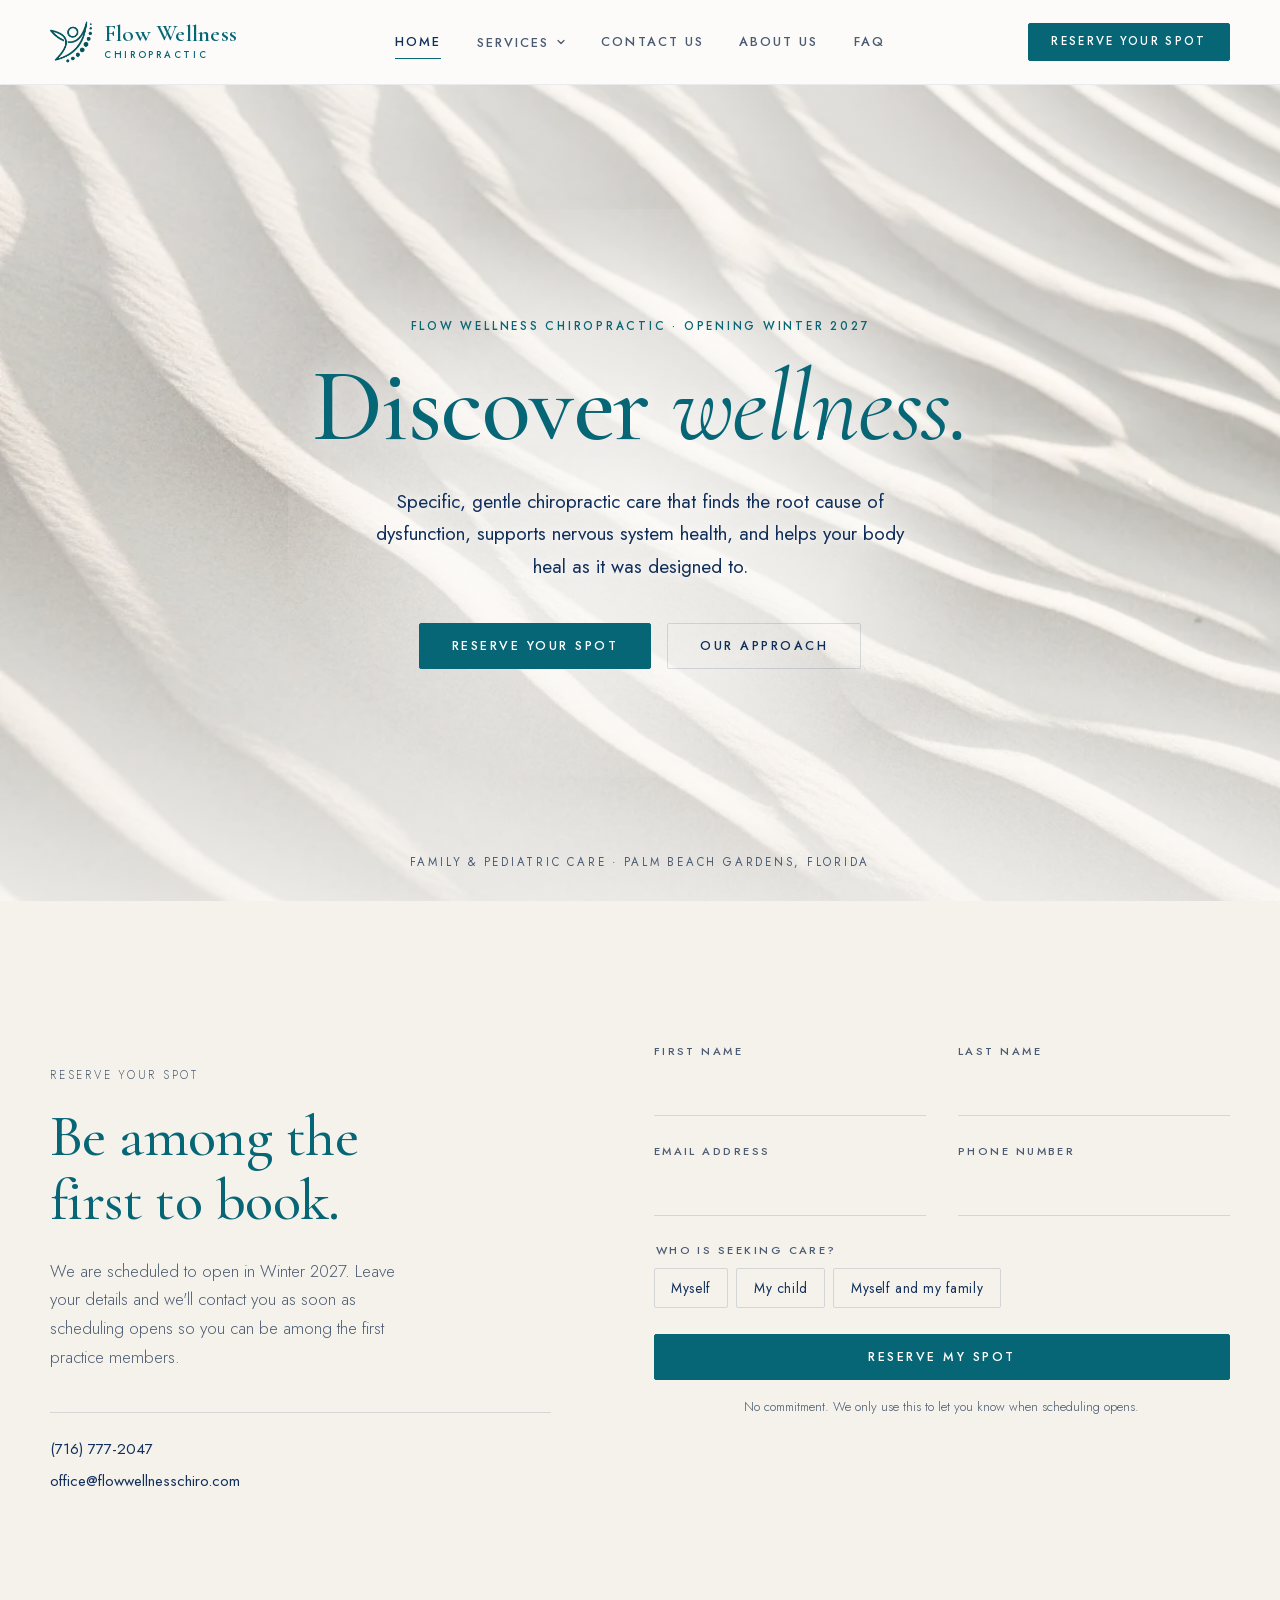
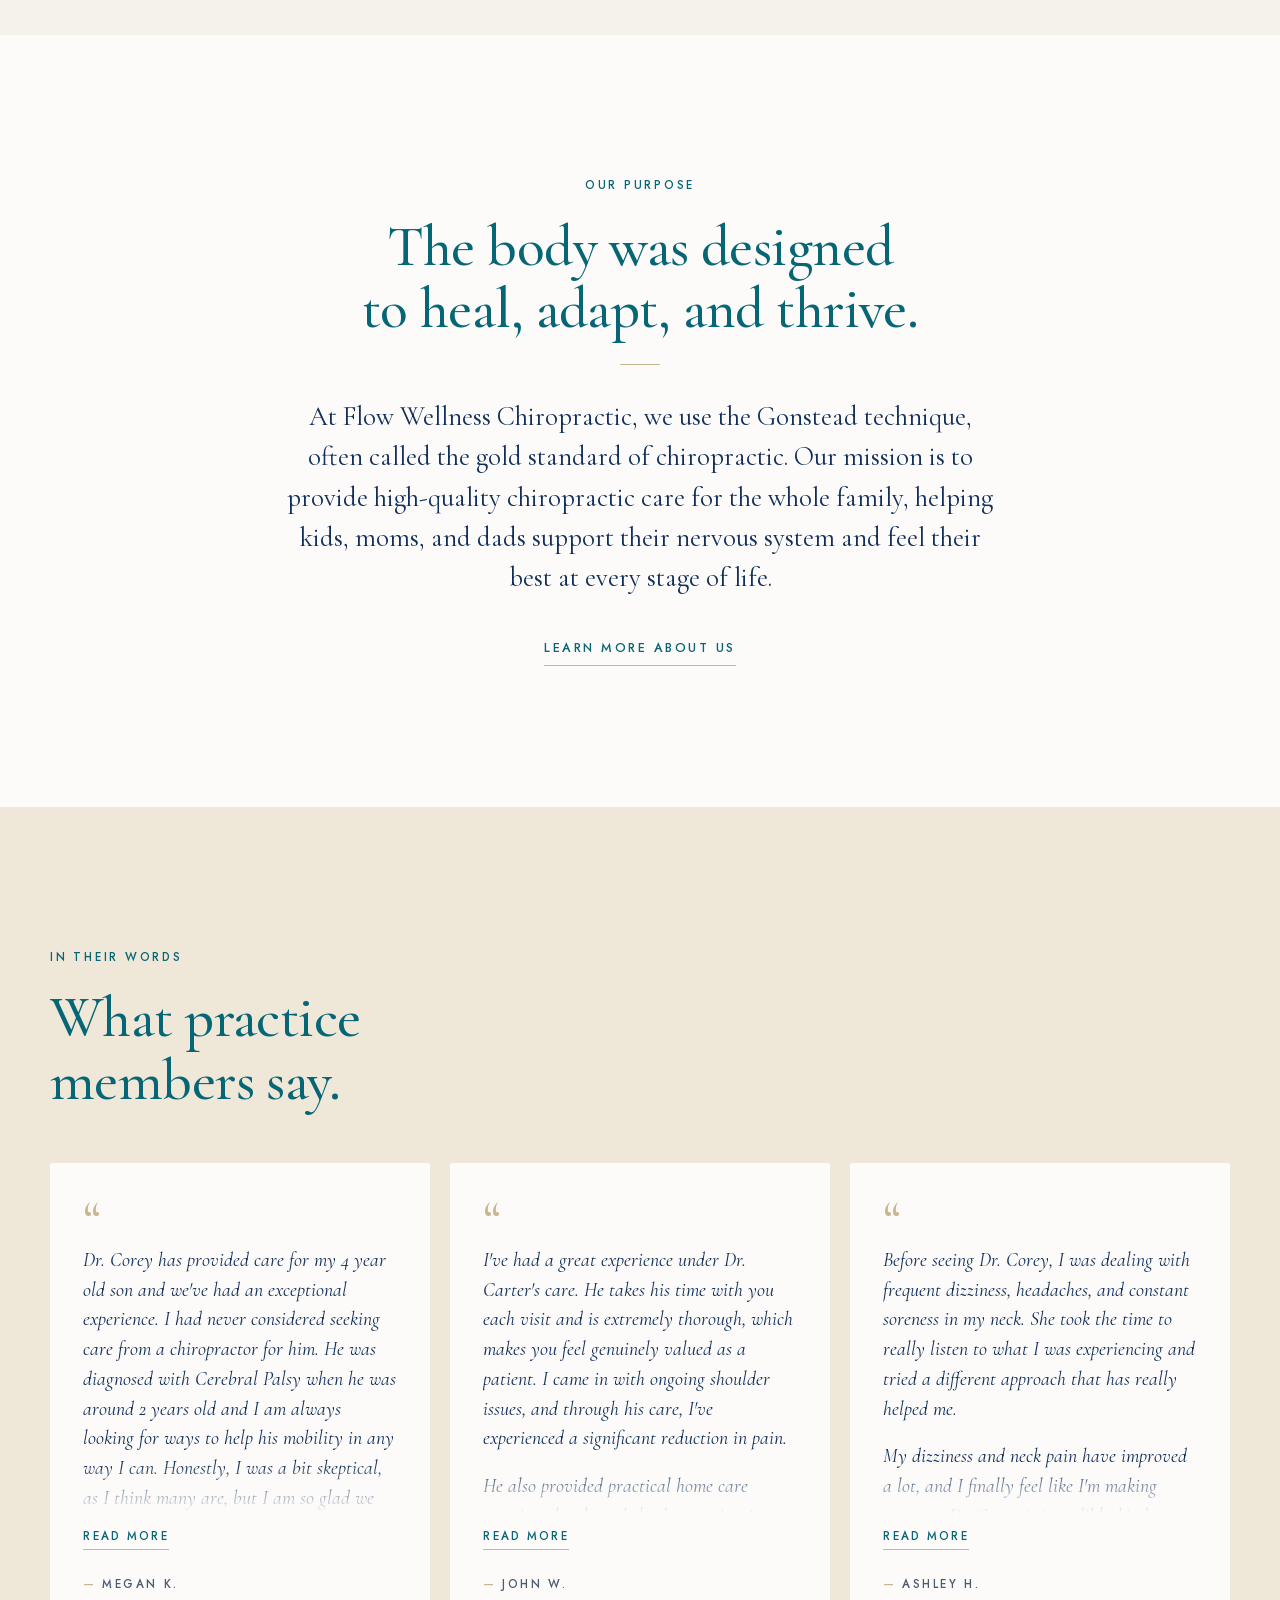
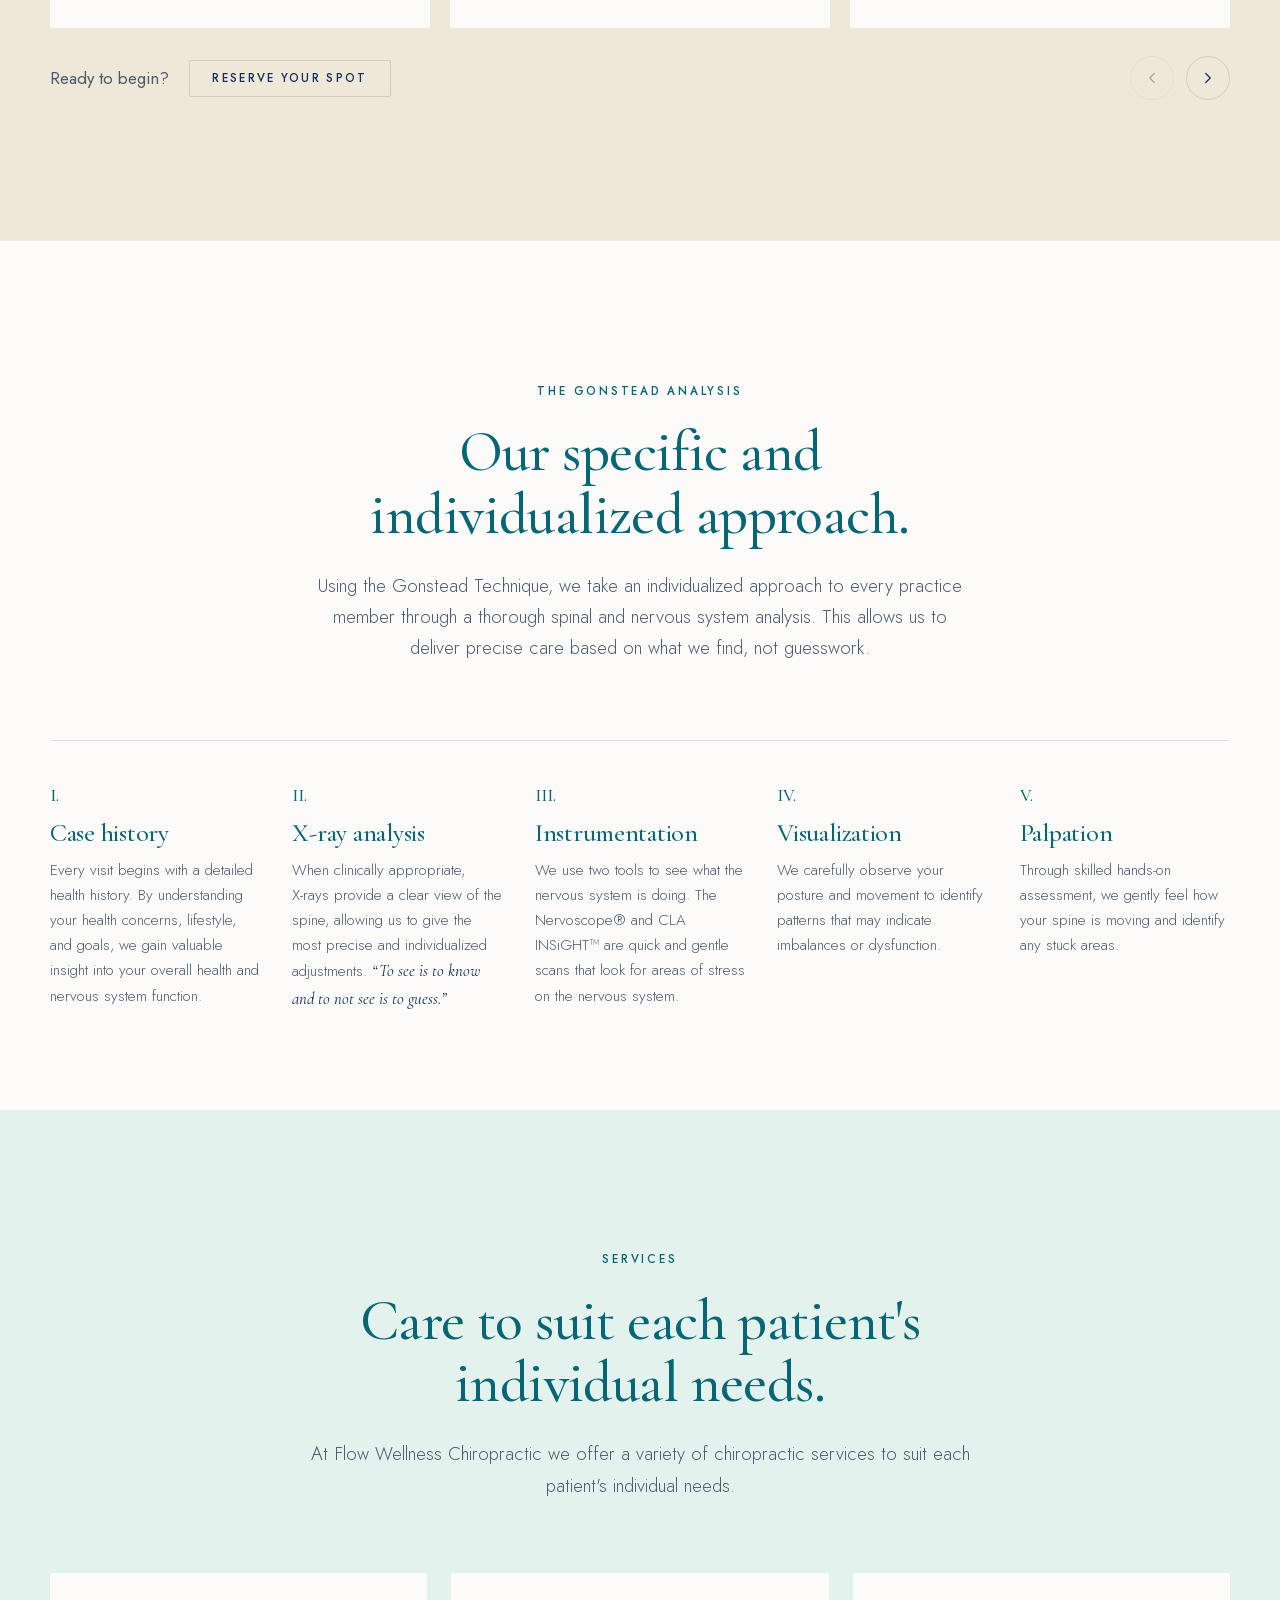
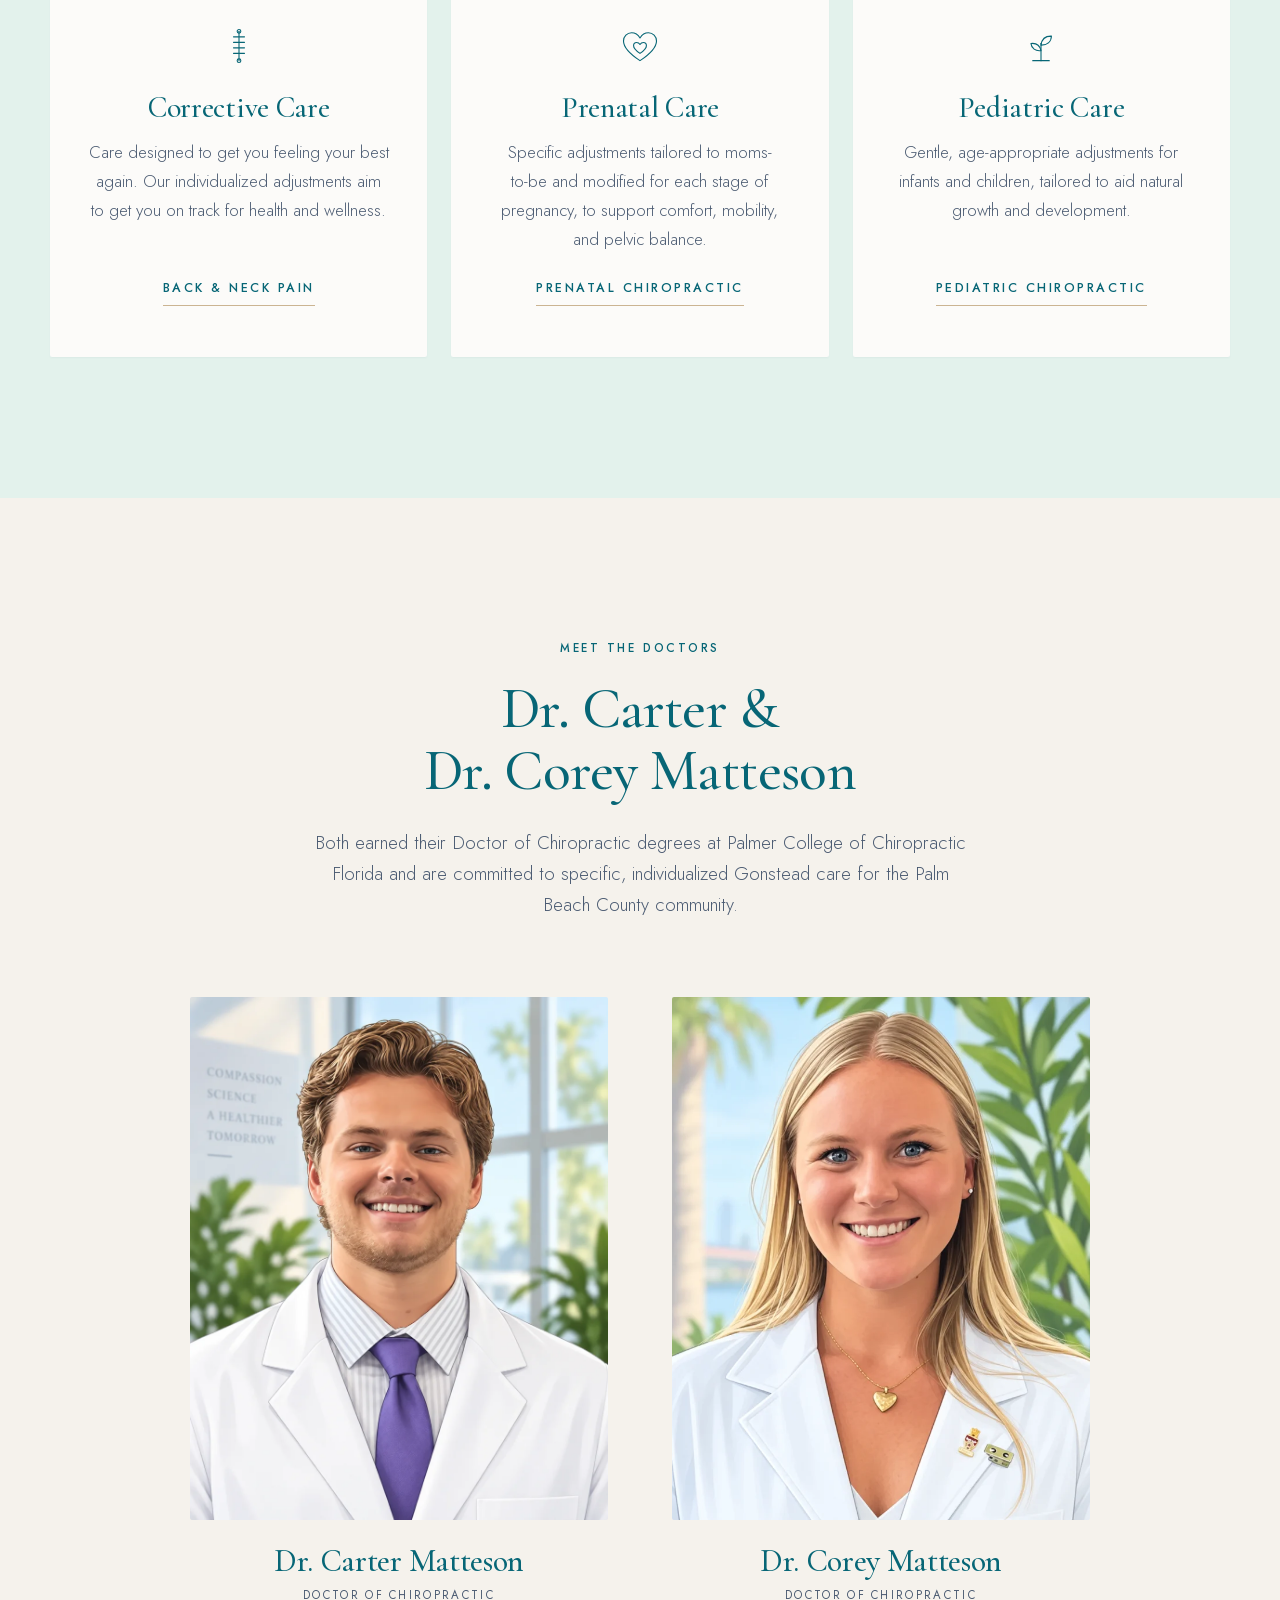
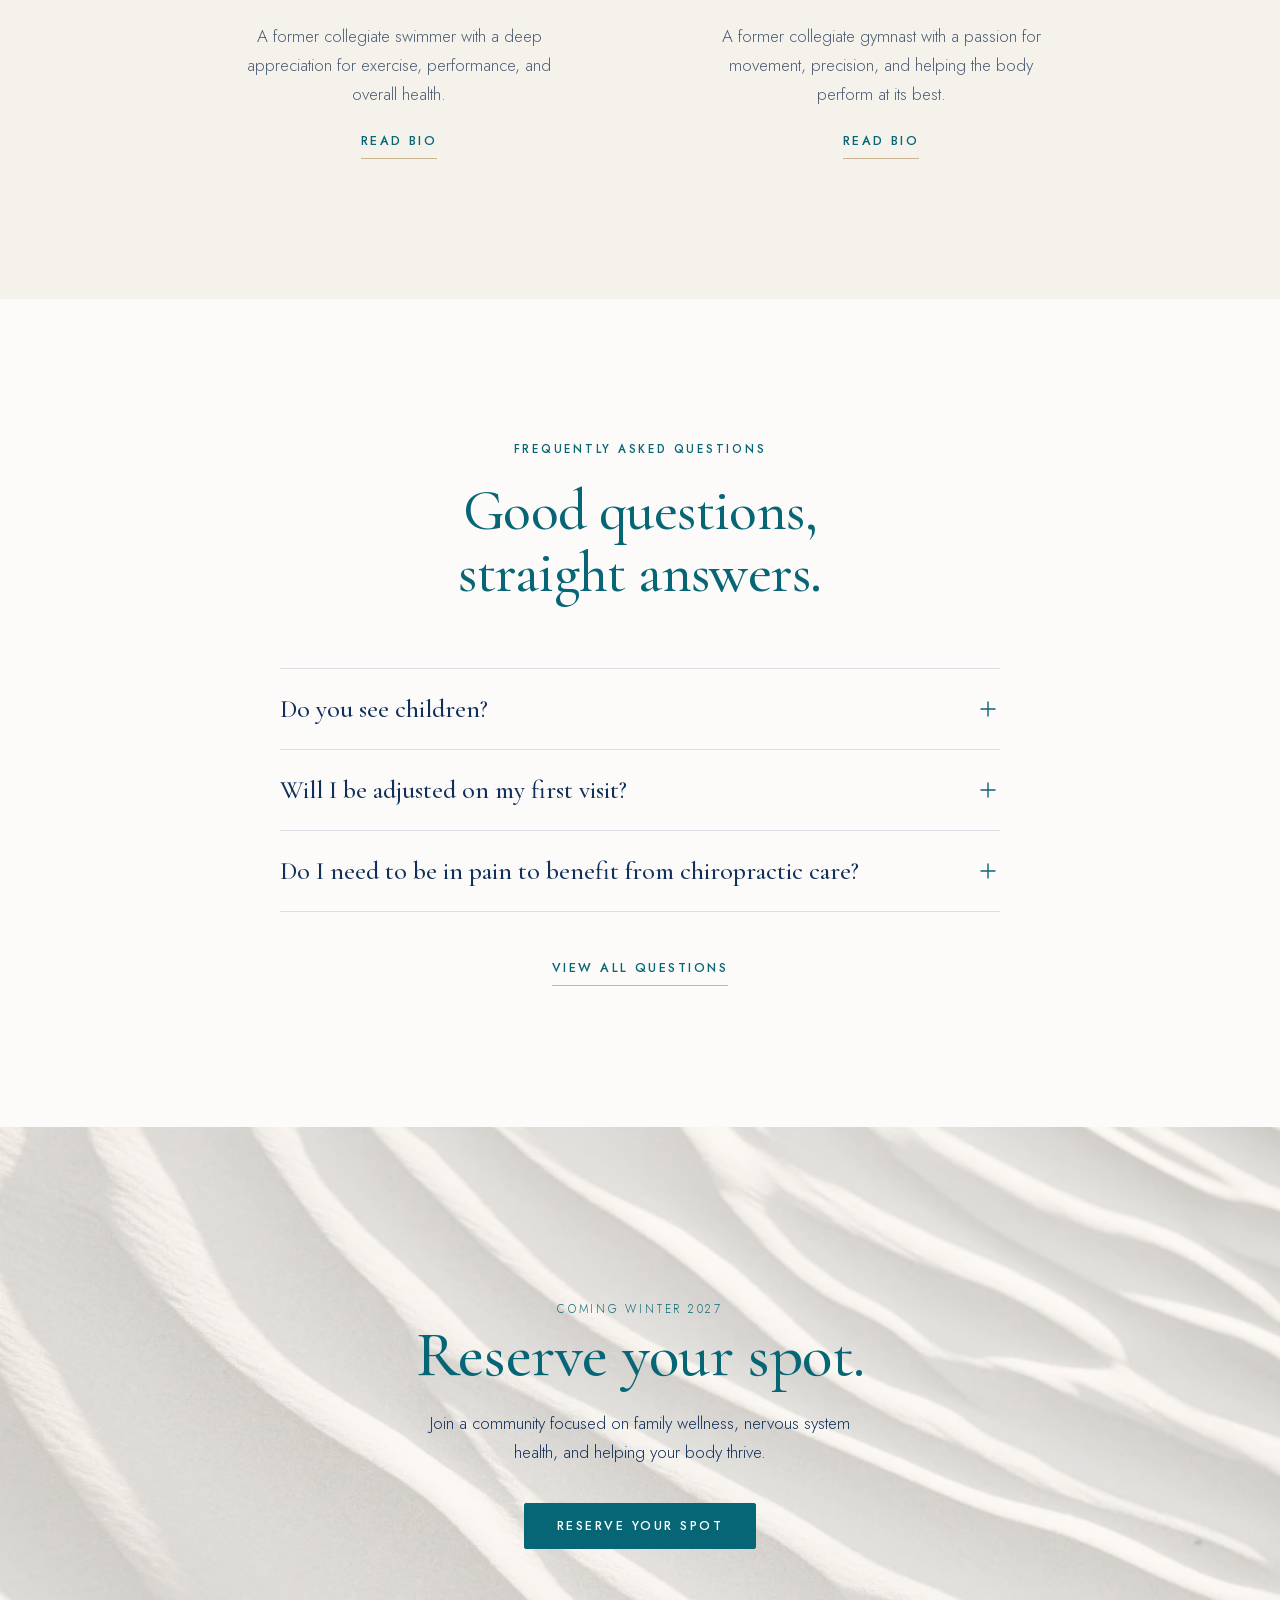
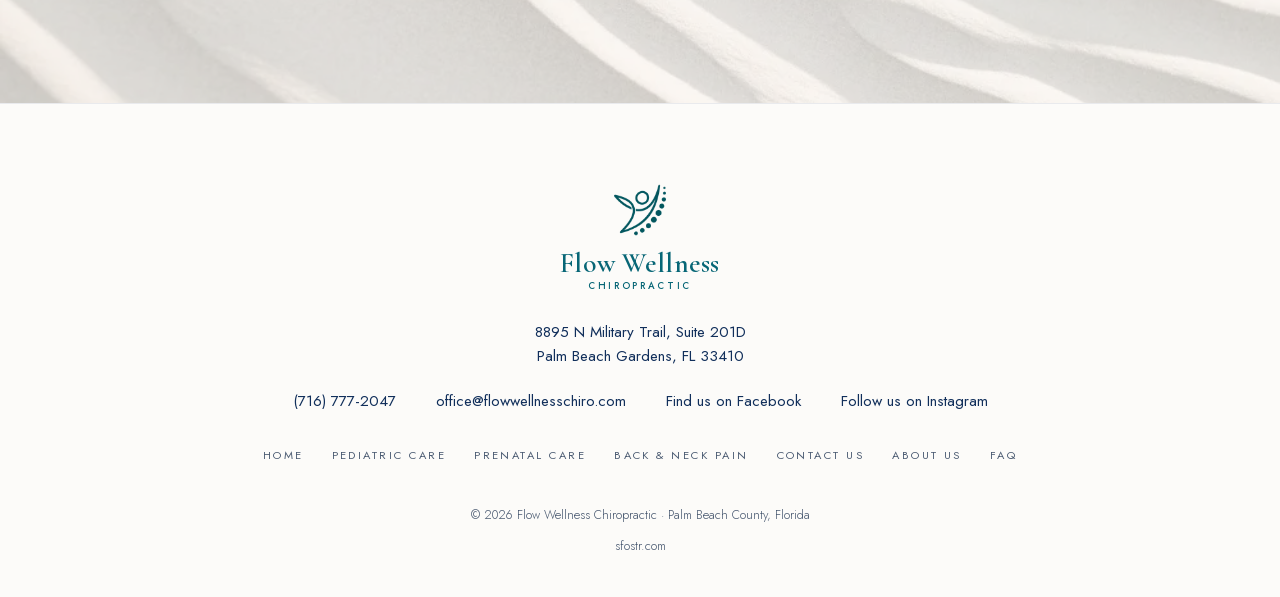
==== commit 92c04d5c: "Merge the live site's latest changes, and update the AI summary and sitemap dates for today's wordin" ====
--- a/index.html
+++ b/index.html
@@ -7,12 +7,15 @@
   <meta name="description" content="Gentle chiropractic care for kids, moms and dads in Palm Beach Gardens, FL. Reserve your spot at Flow Wellness Chiropractic.">
   <meta name="theme-color" content="#112f5b">
   <link rel="canonical" href="https://www.flowwellnesschiro.com/">
+  <meta name="robots" content="max-image-preview:large, max-snippet:-1, max-video-preview:-1">
+  <link rel="alternate" type="text/markdown" href="https://www.flowwellnesschiro.com/index.html.md">
   <link rel="icon" href="assets/img/favicon-64.png?v=2" type="image/png">
   <link rel="apple-touch-icon" href="assets/img/apple-touch-icon.png?v=2">
   <link rel="preload" href="assets/fonts/Cormorant-latin.woff2" as="font" type="font/woff2" crossorigin>
   <link rel="preload" href="assets/fonts/Jost-latin.woff2" as="font" type="font/woff2" crossorigin>
   <link rel="stylesheet" href="css/styles.css">
   <meta property="og:type" content="website">
+  <meta property="og:locale" content="en_US">
   <meta property="og:site_name" content="Flow Wellness Chiropractic">
   <meta property="og:title" content="Flow Wellness Chiropractic">
   <meta property="og:description" content="Gentle chiropractic care for kids, moms and dads in Palm Beach Gardens, FL. Reserve your spot at Flow Wellness Chiropractic.">
@@ -26,85 +29,153 @@
   <script type="application/ld+json">
   {
     "@context": "https://schema.org",
-    "@type": "MedicalClinic",
-    "@id": "https://www.flowwellnesschiro.com/#practice",
-    "name": "Flow Wellness Chiropractic",
-    "url": "https://www.flowwellnesschiro.com/",
-    "logo": "https://www.flowwellnesschiro.com/assets/img/logo-mark.png",
-    "image": "https://www.flowwellnesschiro.com/assets/img/dunes-sm.webp",
-    "description": "Pediatric and family-focused Gonstead chiropractic office in Palm Beach Gardens, Florida, opening Winter 2027.",
-    "medicalSpecialty": "Chiropractic",
-    "telephone": "+1-716-777-2047",
-    "email": "office@flowwellnesschiro.com",
-    "address": {
-      "@type": "PostalAddress",
-      "streetAddress": "8895 N Military Trail, Suite 201D",
-      "addressLocality": "Palm Beach Gardens",
-      "addressRegion": "FL",
-      "postalCode": "33410",
-      "addressCountry": "US"
-    },
-    "areaServed": {
-      "@type": "AdministrativeArea",
-      "name": "Palm Beach County, Florida"
-    },
-    "sameAs": [
-      "https://www.facebook.com/people/Flow-Wellness-Chiropractic/61591768892424/",
-      "https://www.instagram.com/flowwellnesschiro/"
-    ],
-    "employee": [
+    "@graph": [
       {
-        "@type": "Person",
-        "name": "Dr. Carter Matteson",
-        "honorificPrefix": "Dr.",
-        "jobTitle": "Doctor of Chiropractic",
-        "url": "https://www.flowwellnesschiro.com/about.html#dr-carter",
-        "image": "https://www.flowwellnesschiro.com/assets/img/dr-carter-matteson.webp",
-        "alumniOf": [
-          {
-            "@type": "CollegeOrUniversity",
-            "name": "Palmer College of Chiropractic Florida"
-          },
-          {
-            "@type": "CollegeOrUniversity",
-            "name": "Florida Institute of Technology"
-          }
-        ]
+        "@type": "WebSite",
+        "@id": "https://www.flowwellnesschiro.com/#website",
+        "url": "https://www.flowwellnesschiro.com/",
+        "name": "Flow Wellness Chiropractic",
+        "alternateName": "Flow Wellness",
+        "inLanguage": "en-US",
+        "publisher": {
+          "@id": "https://www.flowwellnesschiro.com/#practice"
+        }
       },
       {
-        "@type": "Person",
-        "name": "Dr. Corey Matteson",
-        "honorificPrefix": "Dr.",
-        "jobTitle": "Doctor of Chiropractic",
-        "url": "https://www.flowwellnesschiro.com/about.html#dr-corey",
-        "image": "https://www.flowwellnesschiro.com/assets/img/dr-corey-matteson.webp",
-        "alumniOf": [
-          {
-            "@type": "CollegeOrUniversity",
-            "name": "Palmer College of Chiropractic Florida"
-          },
-          {
-            "@type": "CollegeOrUniversity",
-            "name": "Eastern Michigan University"
-          }
-        ]
-      }
-    ],
-    "availableService": [
-      {
-        "@type": "MedicalTherapy",
-        "name": "Pediatric chiropractic",
-        "url": "https://www.flowwellnesschiro.com/pediatric-chiropractic.html"
+        "@type": "WebPage",
+        "@id": "https://www.flowwellnesschiro.com/#webpage",
+        "url": "https://www.flowwellnesschiro.com/",
+        "name": "Family & Pediatric Chiropractor in Palm Beach Gardens",
+        "description": "Gentle chiropractic care for kids, moms and dads in Palm Beach Gardens, FL. Reserve your spot at Flow Wellness Chiropractic.",
+        "inLanguage": "en-US",
+        "isPartOf": {
+          "@id": "https://www.flowwellnesschiro.com/#website"
+        },
+        "about": {
+          "@id": "https://www.flowwellnesschiro.com/#practice"
+        }
       },
       {
-        "@type": "MedicalTherapy",
-        "name": "Prenatal chiropractic",
-        "url": "https://www.flowwellnesschiro.com/prenatal-chiropractic.html"
-      },
-      {
-        "@type": "MedicalTherapy",
-        "name": "Chiropractic care for back and neck pain",
-        "url": "https://www.flowwellnesschiro.com/back-and-neck-pain.html"
+        "@type": "MedicalClinic",
+        "@id": "https://www.flowwellnesschiro.com/#practice",
+        "name": "Flow Wellness Chiropractic",
+        "url": "https://www.flowwellnesschiro.com/",
+        "logo": "https://www.flowwellnesschiro.com/assets/img/logo-mark.png",
+        "image": "https://www.flowwellnesschiro.com/assets/img/dunes-sm.webp",
+        "description": "Pediatric and family-focused Gonstead chiropractic office in Palm Beach Gardens, Florida, opening Winter 2027.",
+        "medicalSpecialty": "Chiropractic",
+        "telephone": "+1-716-777-2047",
+        "email": "office@flowwellnesschiro.com",
+        "address": {
+          "@type": "PostalAddress",
+          "streetAddress": "8895 N Military Trail, Suite 201D",
+          "addressLocality": "Palm Beach Gardens",
+          "addressRegion": "FL",
+          "postalCode": "33410",
+          "addressCountry": "US"
+        },
+        "geo": {
+          "@type": "GeoCoordinates",
+          "latitude": 26.8061,
+          "longitude": -80.1062
+        },
+        "hasMap": "https://www.google.com/maps/search/?api=1&query=8895+N+Military+Trail+Suite+201D+Palm+Beach+Gardens+FL+33410",
+        "areaServed": [
+          {
+            "@type": "AdministrativeArea",
+            "name": "Palm Beach County, Florida"
+          },
+          {
+            "@type": "City",
+            "name": "Palm Beach Gardens, Florida"
+          },
+          {
+            "@type": "City",
+            "name": "Jupiter, Florida"
+          },
+          {
+            "@type": "City",
+            "name": "North Palm Beach, Florida"
+          },
+          {
+            "@type": "City",
+            "name": "Juno Beach, Florida"
+          },
+          {
+            "@type": "City",
+            "name": "West Palm Beach, Florida"
+          }
+        ],
+        "sameAs": [
+          "https://www.facebook.com/people/Flow-Wellness-Chiropractic/61591768892424/",
+          "https://www.instagram.com/flowwellnesschiro/"
+        ],
+        "employee": [
+          {
+            "@type": "Person",
+            "name": "Dr. Carter Matteson",
+            "honorificPrefix": "Dr.",
+            "jobTitle": "Doctor of Chiropractic",
+            "url": "https://www.flowwellnesschiro.com/about.html#dr-carter",
+            "image": "https://www.flowwellnesschiro.com/assets/img/dr-carter-matteson.webp",
+            "alumniOf": [
+              {
+                "@type": "CollegeOrUniversity",
+                "name": "Palmer College of Chiropractic Florida"
+              },
+              {
+                "@type": "CollegeOrUniversity",
+                "name": "Florida Institute of Technology"
+              }
+            ],
+            "@id": "https://www.flowwellnesschiro.com/about.html#dr-carter"
+          },
+          {
+            "@type": "Person",
+            "name": "Dr. Corey Matteson",
+            "honorificPrefix": "Dr.",
+            "jobTitle": "Doctor of Chiropractic",
+            "url": "https://www.flowwellnesschiro.com/about.html#dr-corey",
+            "image": "https://www.flowwellnesschiro.com/assets/img/dr-corey-matteson.webp",
+            "alumniOf": [
+              {
+                "@type": "CollegeOrUniversity",
+                "name": "Palmer College of Chiropractic Florida"
+              },
+              {
+                "@type": "CollegeOrUniversity",
+                "name": "Eastern Michigan University"
+              }
+            ],
+            "@id": "https://www.flowwellnesschiro.com/about.html#dr-corey"
+          }
+        ],
+        "availableService": [
+          {
+            "@type": "MedicalTherapy",
+            "name": "Pediatric chiropractic",
+            "url": "https://www.flowwellnesschiro.com/pediatric-chiropractic.html"
+          },
+          {
+            "@type": "MedicalTherapy",
+            "name": "Prenatal chiropractic",
+            "url": "https://www.flowwellnesschiro.com/prenatal-chiropractic.html"
+          },
+          {
+            "@type": "MedicalTherapy",
+            "name": "Chiropractic care for back and neck pain",
+            "url": "https://www.flowwellnesschiro.com/back-and-neck-pain.html"
+          }
+        ],
+        "alternateName": "Flow Wellness",
+        "knowsAbout": [
+          "Gonstead technique",
+          "Pediatric chiropractic",
+          "Prenatal chiropractic",
+          "Chiropractic care for back pain",
+          "Chiropractic care for neck pain",
+          "Nervous system health"
+        ]
       }
     ]
   }
@@ -115,12 +186,12 @@
 
   <header class="site-head">
     <div class="wrap">
-      <a class="brand" href="index.html" aria-label="Flow Wellness Chiropractic home">
-        <img src="assets/img/logo-mark.png?v=2" alt="" width="42" height="42">
-        <span>Flow Wellness<small>Chiropractic</small></span>
+      <a class="brand" href="./" aria-label="Flow Wellness Chiropractic home">
+        <img src="assets/img/logo-mark.webp" alt="" width="42" height="42">
+        <span>Flow Wellness <small>Chiropractic</small></span>
       </a>
       <nav class="nav" id="nav" aria-label="Primary">
-        <a href="index.html" aria-current="page">Home</a>
+        <a href="./" aria-current="page">Home</a>
         <div class="nav-drop">
           <button class="nav-drop-btn" type="button" aria-expanded="false" aria-controls="nav-services">Services<svg width="10" height="10" viewBox="0 0 10 10" fill="none" stroke="currentColor" stroke-width="1.3" stroke-linecap="round" stroke-linejoin="round" aria-hidden="true"><path d="M2 3.5l3 3 3-3"/></svg></button>
           <div class="nav-sub" id="nav-services">
@@ -444,7 +515,10 @@
     </section>
 
     <section class="closing">
-      <img src="assets/img/dunes.webp" alt="" width="2200" height="1467" loading="lazy">
+      <picture>
+        <source media="(max-width: 700px)" srcset="assets/img/dunes-sm.webp">
+        <img src="assets/img/dunes.webp" alt="" width="2200" height="1467" loading="lazy">
+      </picture>
       <div class="narrow">
         <p class="eyebrow">Coming Winter 2027</p>
         <h2>Reserve your spot.</h2>
@@ -457,9 +531,9 @@
 
   <footer class="site-foot">
     <div class="wrap">
-      <a class="brand" href="index.html" aria-label="Flow Wellness Chiropractic home">
-        <img src="assets/img/logo-mark.png?v=2" alt="" width="52" height="52">
-        <span>Flow Wellness<small>Chiropractic</small></span>
+      <a class="brand" href="./" aria-label="Flow Wellness Chiropractic home">
+        <img src="assets/img/logo-mark.webp" alt="" width="52" height="52">
+        <span>Flow Wellness <small>Chiropractic</small></span>
       </a>
       <address class="foot-address"><a href="https://www.google.com/maps/search/?api=1&amp;query=8895+N+Military+Trail+Suite+201D+Palm+Beach+Gardens+FL+33410" target="_blank" rel="noopener">8895 N Military Trail, Suite 201D<br>Palm Beach Gardens, FL 33410</a></address>
       <ul class="foot-contact">
@@ -469,7 +543,7 @@
         <li><a href="https://www.instagram.com/flowwellnesschiro/?hl=en" target="_blank" rel="noopener">Follow us on Instagram</a></li>
       </ul>
       <nav class="foot-nav" aria-label="Footer">
-        <a href="index.html">Home</a>
+        <a href="./">Home</a>
         <a href="pediatric-chiropractic.html">Pediatric care</a>
         <a href="prenatal-chiropractic.html">Prenatal care</a>
         <a href="back-and-neck-pain.html">Back &amp; neck pain</a>
--- a/css/styles.css
+++ b/css/styles.css
@@ -1377,7 +1377,8 @@
   color: var(--teal-deep);
 }
 
-.page-head p a {
+.page-head p a,
+.faq-list .answer a {
   color: var(--teal-deep);
   border-bottom: 1px solid var(--sand);
 }
@@ -1393,6 +1394,7 @@
   overflow: hidden;
 }
 
+.closing picture,
 .closing img {
   position: absolute;
   inset: 0;
@@ -1500,7 +1502,7 @@
   margin-top: 2.5rem;
   font-size: 0.78rem;
   font-weight: 300;
-  color: var(--ink-3);
+  color: var(--ink-2);
 }
 
 .foot-site {
@@ -1510,7 +1512,7 @@
 }
 
 .foot-site a {
-  color: var(--ink-3);
+  color: var(--ink-2);
   border-bottom: 1px solid transparent;
   transition: border-color 0.3s, color 0.3s;
 }
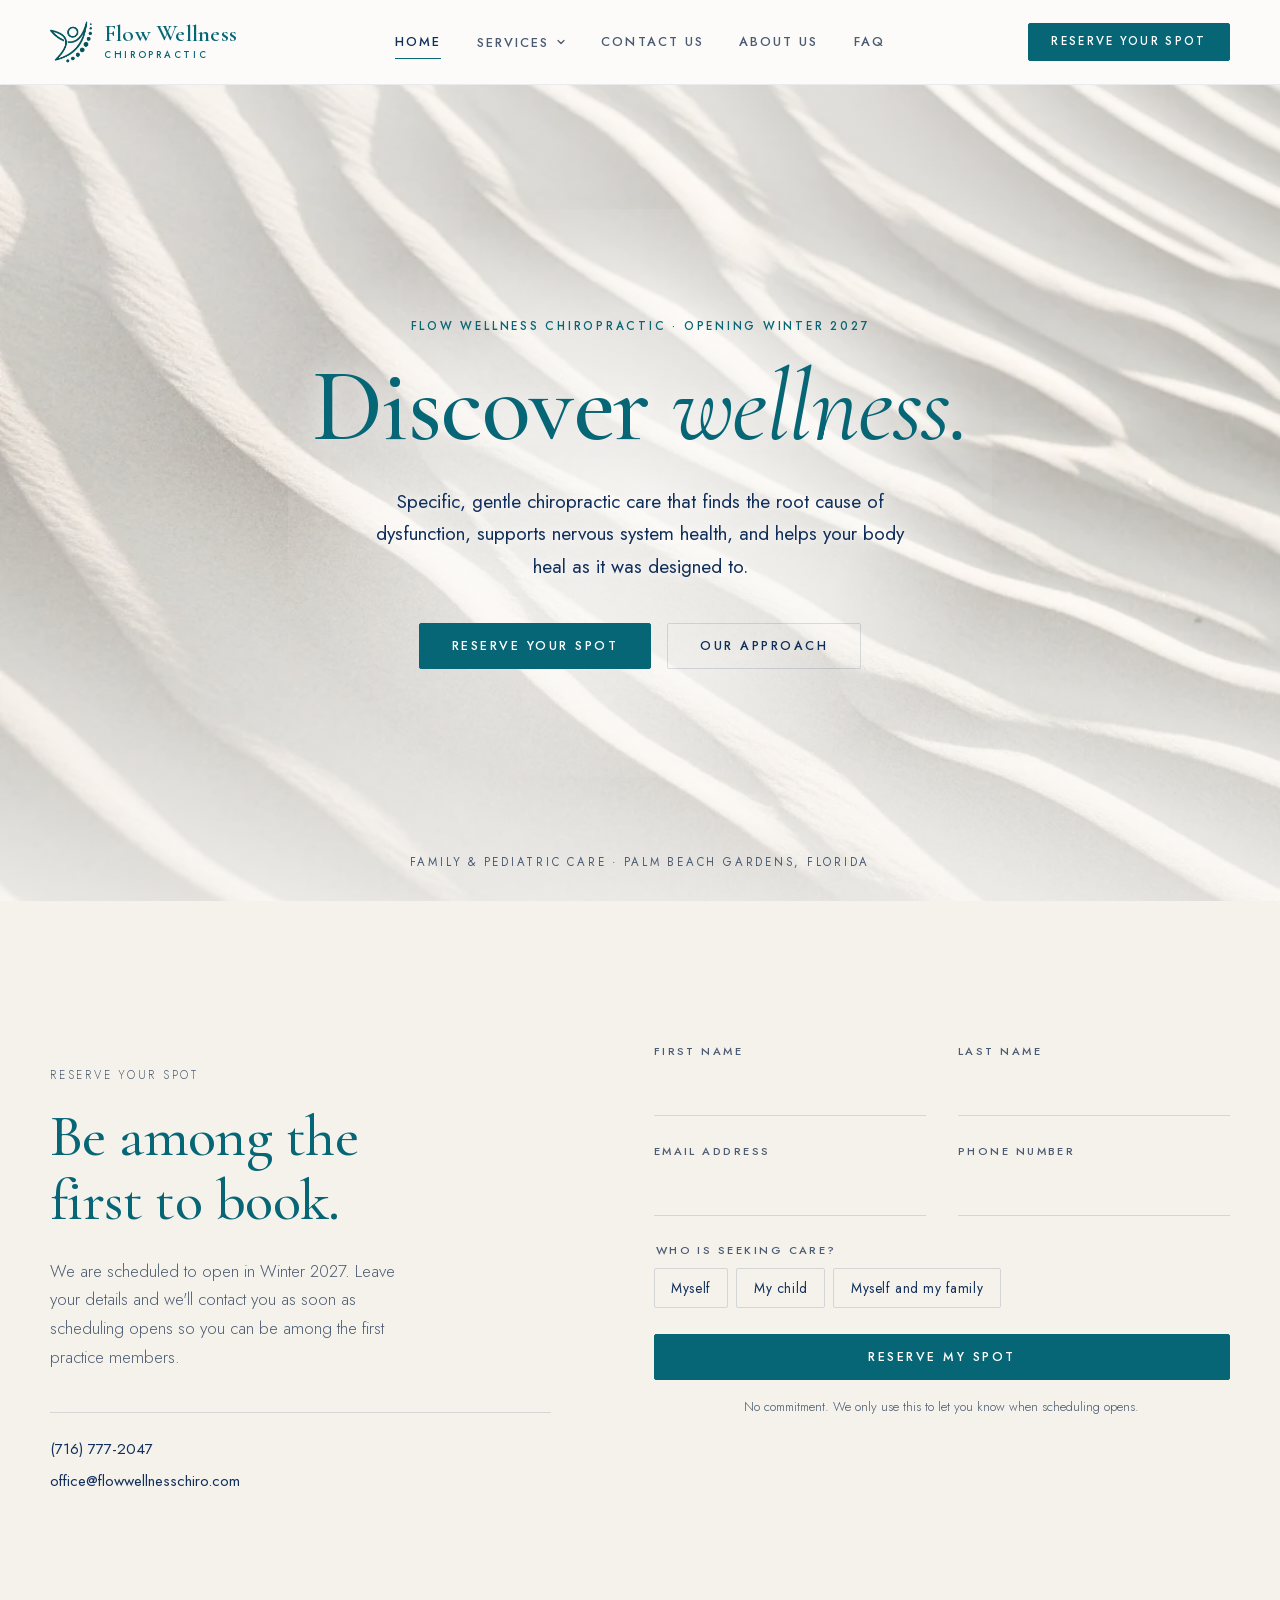
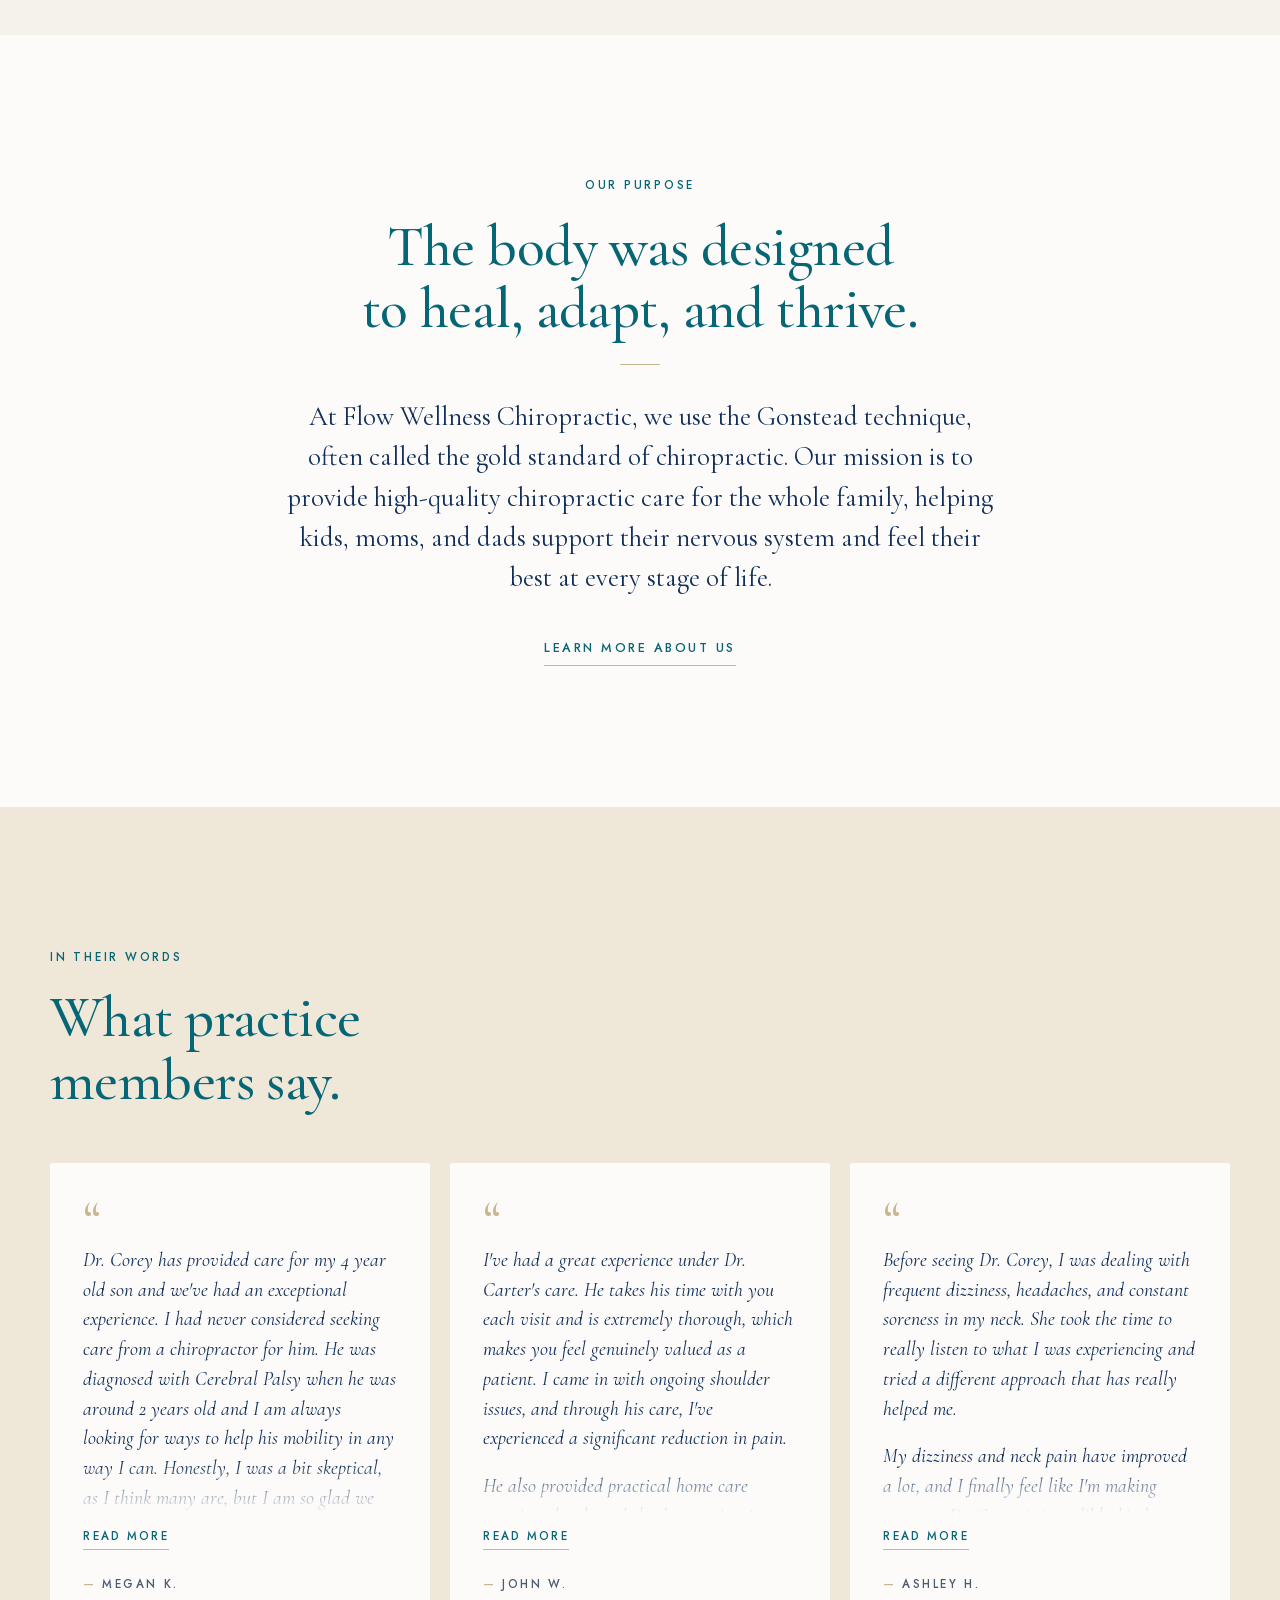
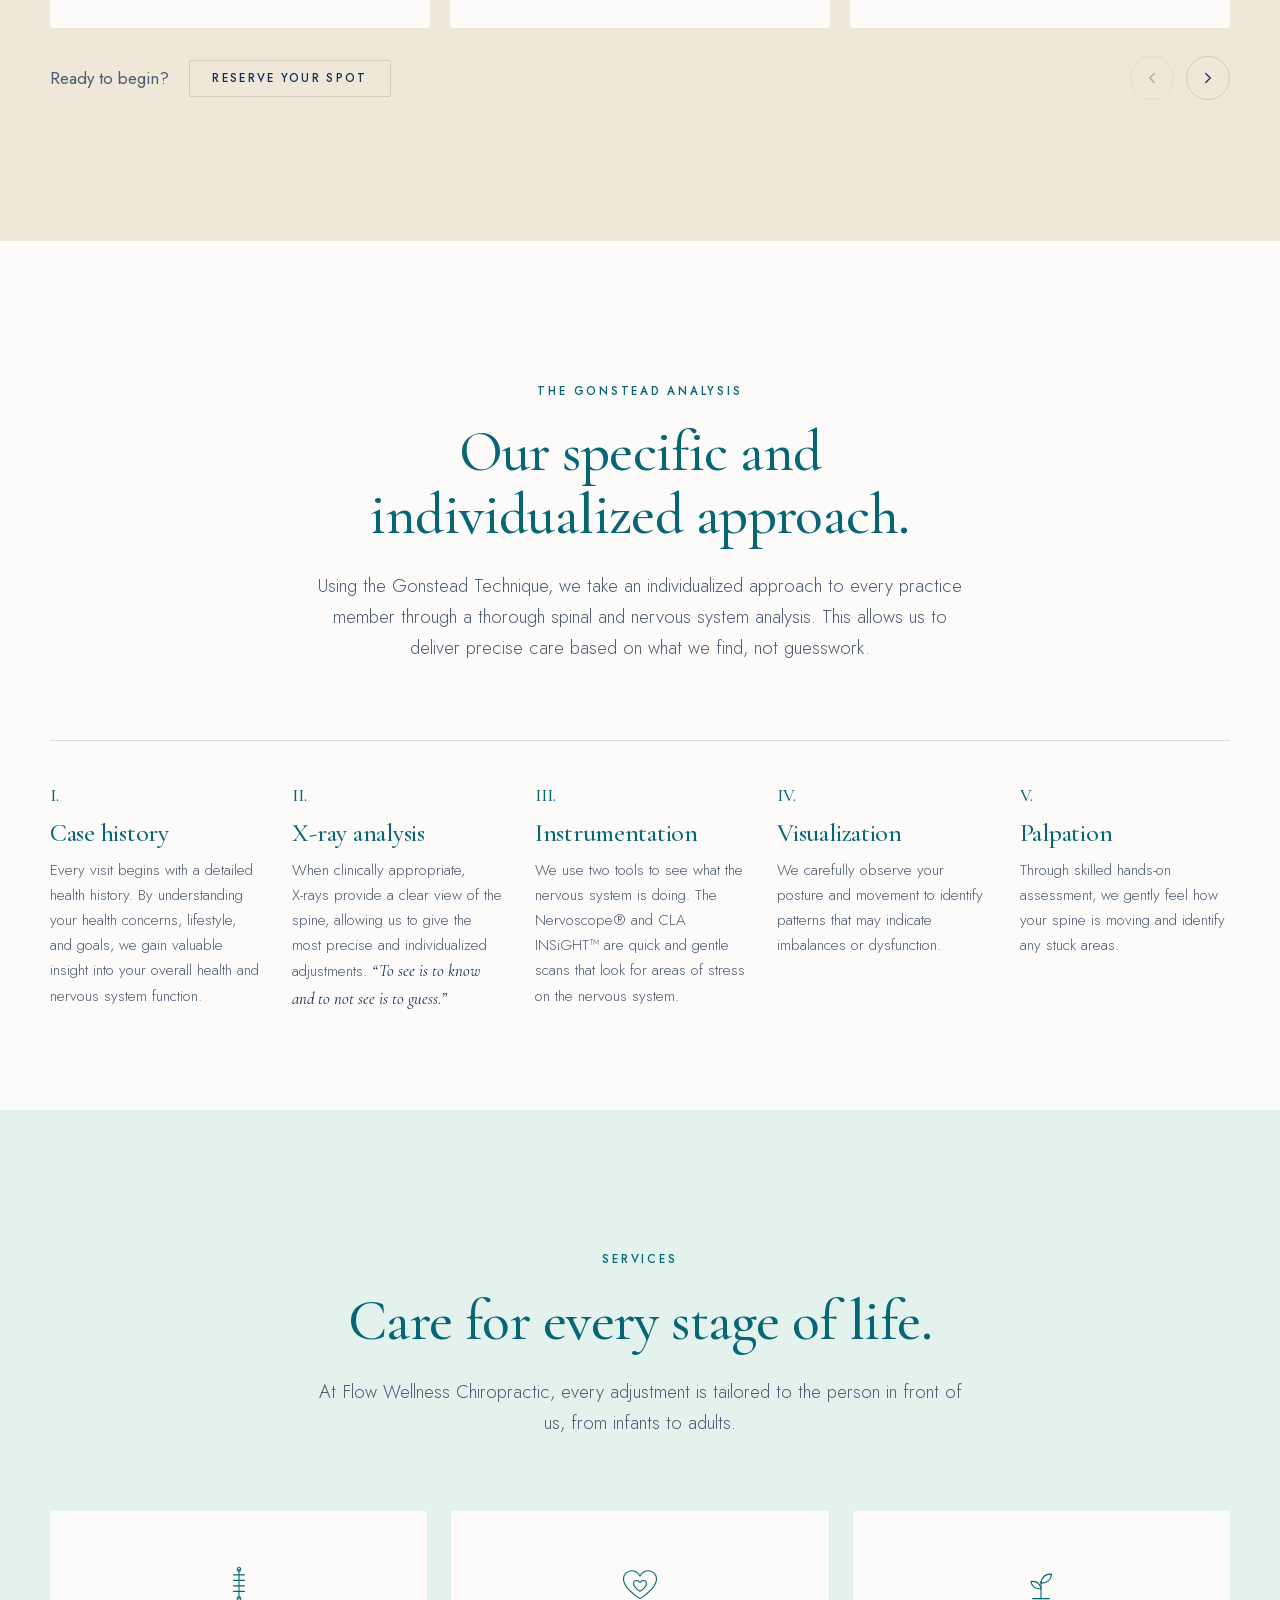
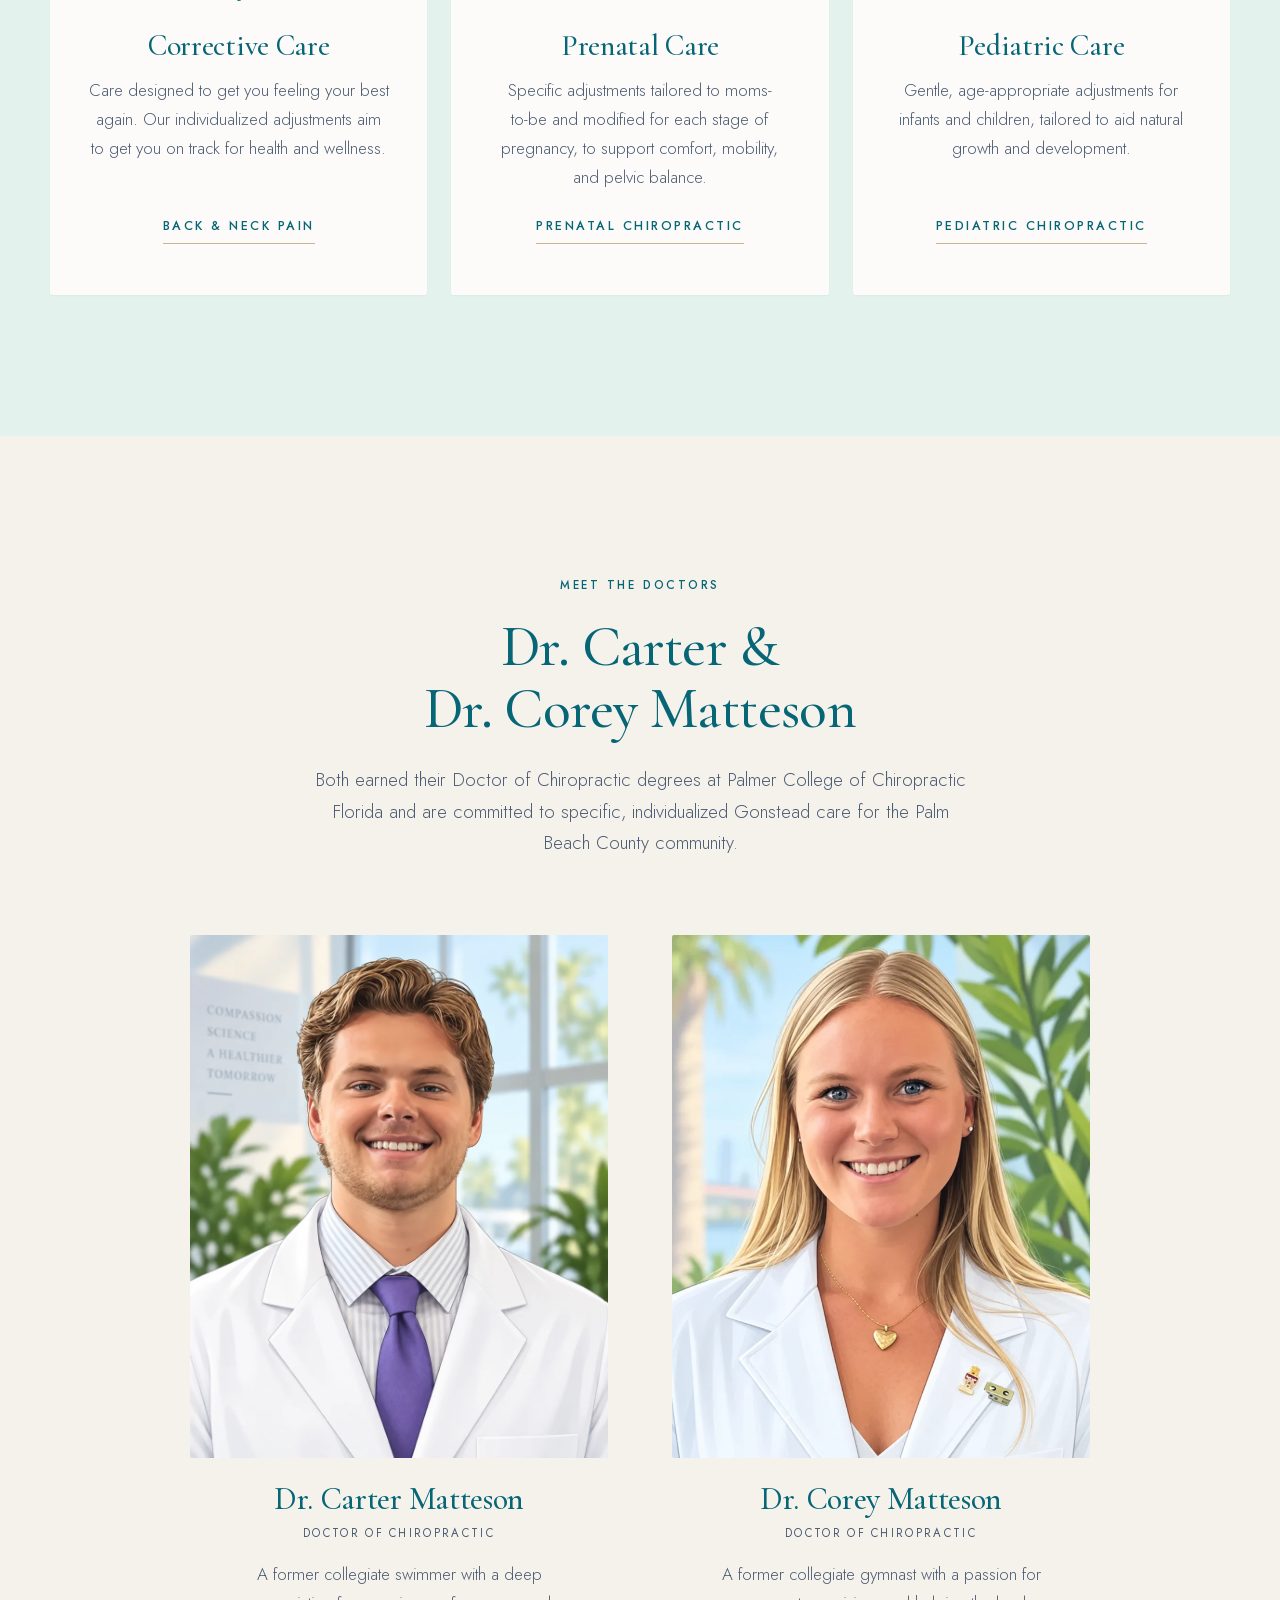
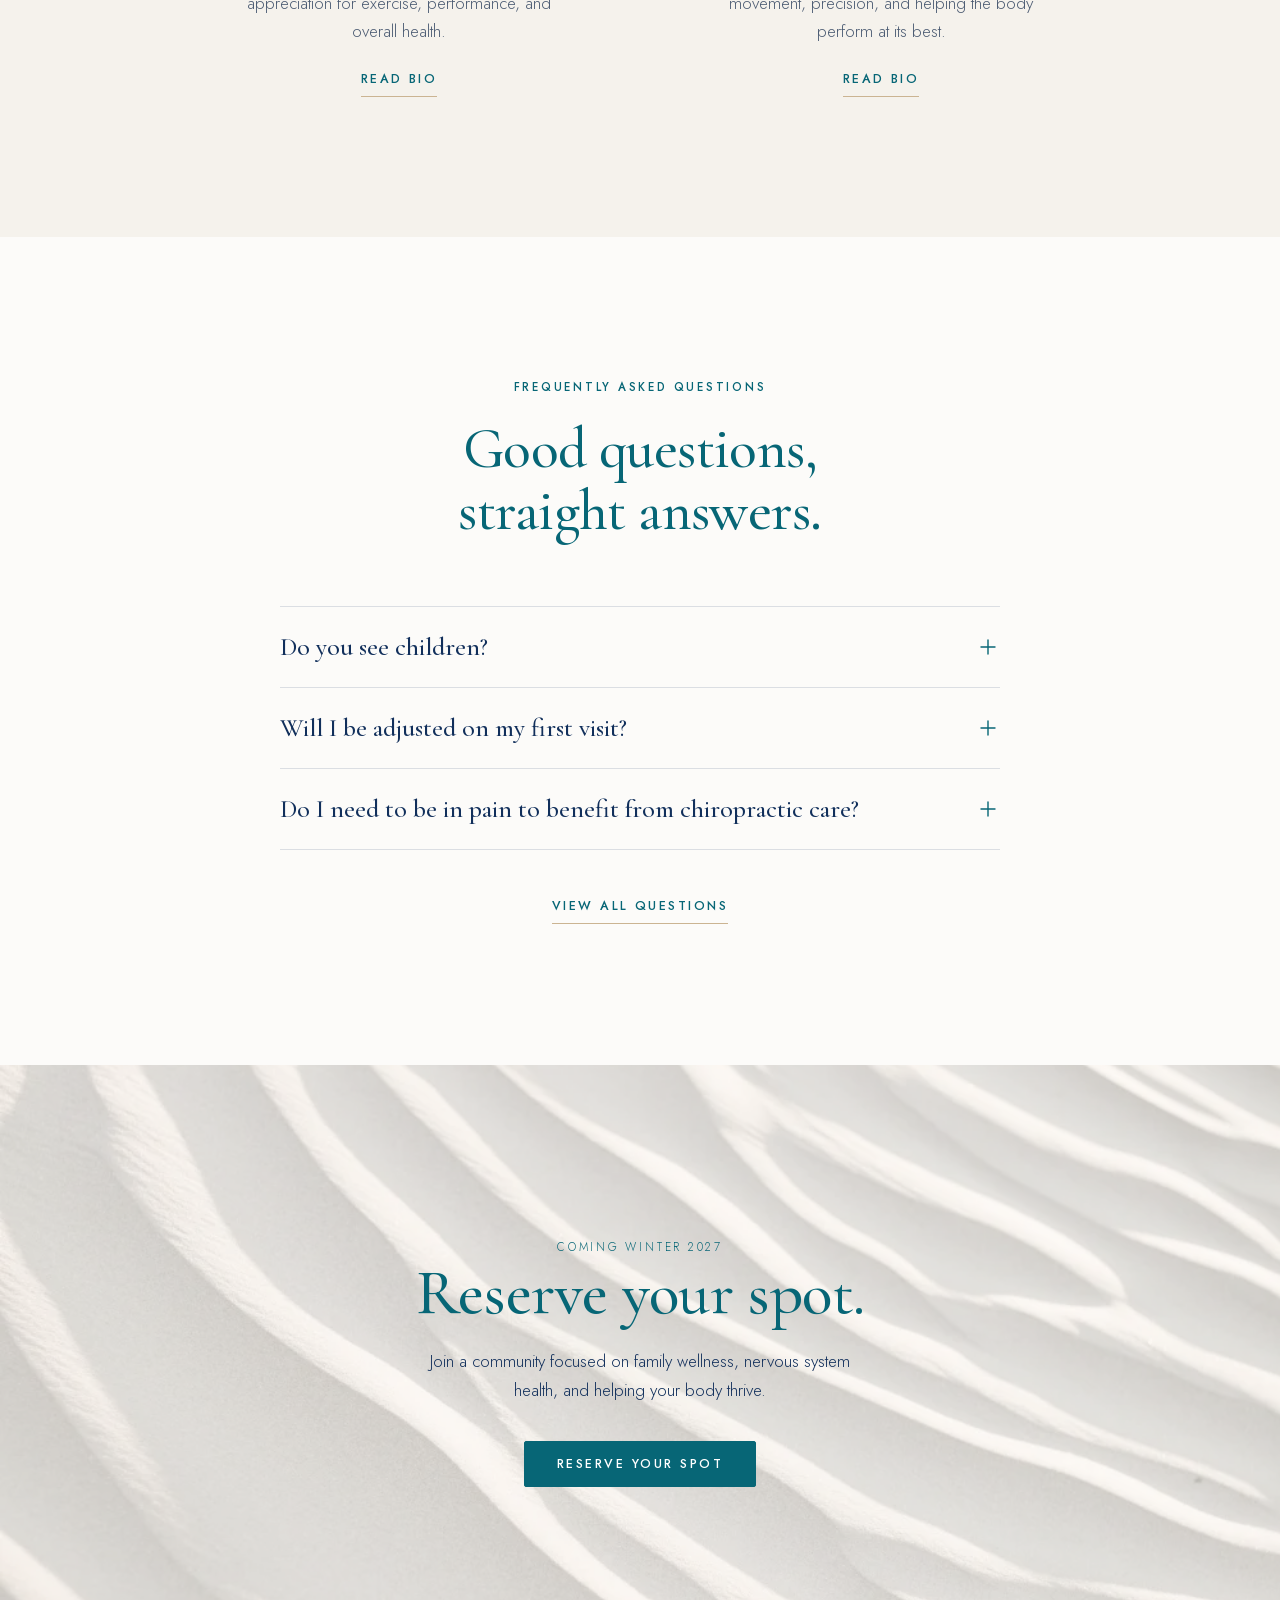
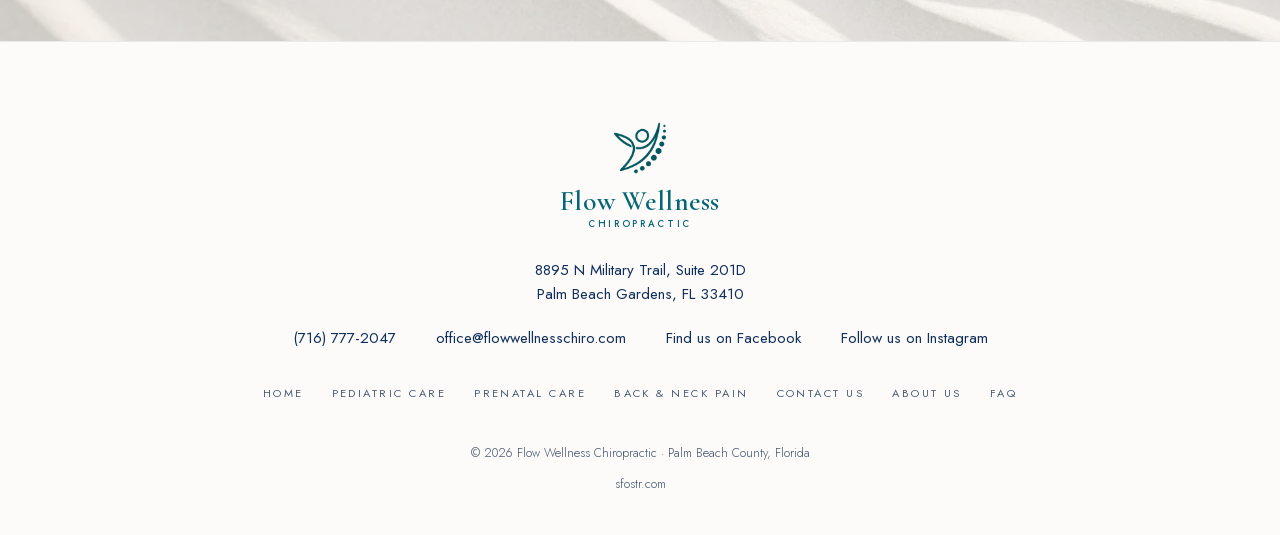
==== commit 922bf991: "Reword the Services heading and intro on the home page Co-Authored-By: Claude Opus 5.5 <noreply@anth" ====
--- a/index.html
+++ b/index.html
@@ -432,8 +432,8 @@
       <div class="wrap">
         <div class="narrow center">
           <p class="eyebrow">Services</p>
-          <h2 class="reveal">Care to suit each patient's individual needs.</h2>
-          <p class="lede reveal">At Flow Wellness Chiropractic we offer a variety of chiropractic services to suit each patient's individual needs.</p>
+          <h2 class="reveal">Care for every stage of life.</h2>
+          <p class="lede reveal">At Flow Wellness Chiropractic, every adjustment is tailored to the person in front of us, from infants to adults.</p>
         </div>
         <div class="services-grid">
           <article class="service reveal" style="--i:0">
--- a/css/styles.css
+++ b/css/styles.css
@@ -1662,6 +1662,12 @@
     display: inline-flex;
   }
 
+  .site-head .brand,
+  .nav-toggle {
+    position: relative;
+    z-index: 50;
+  }
+
   .head-cta {
     display: none;
   }
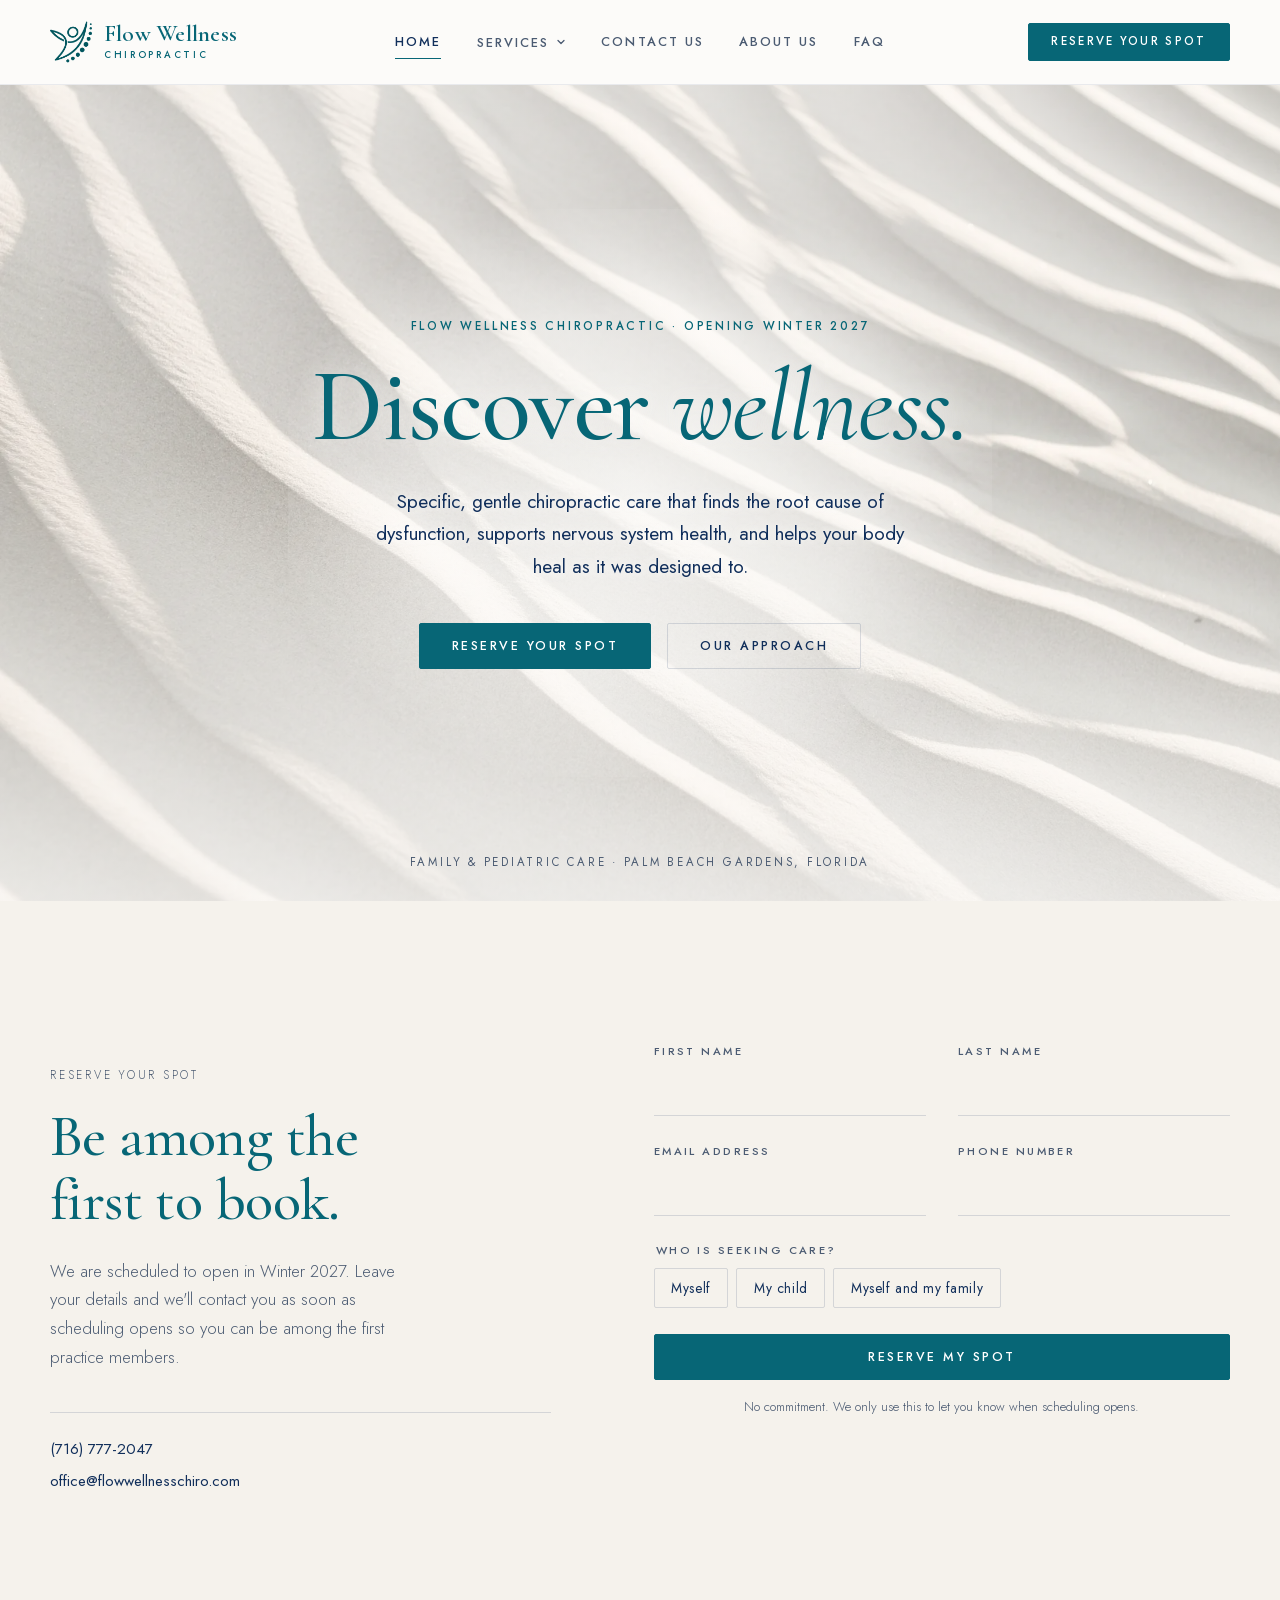
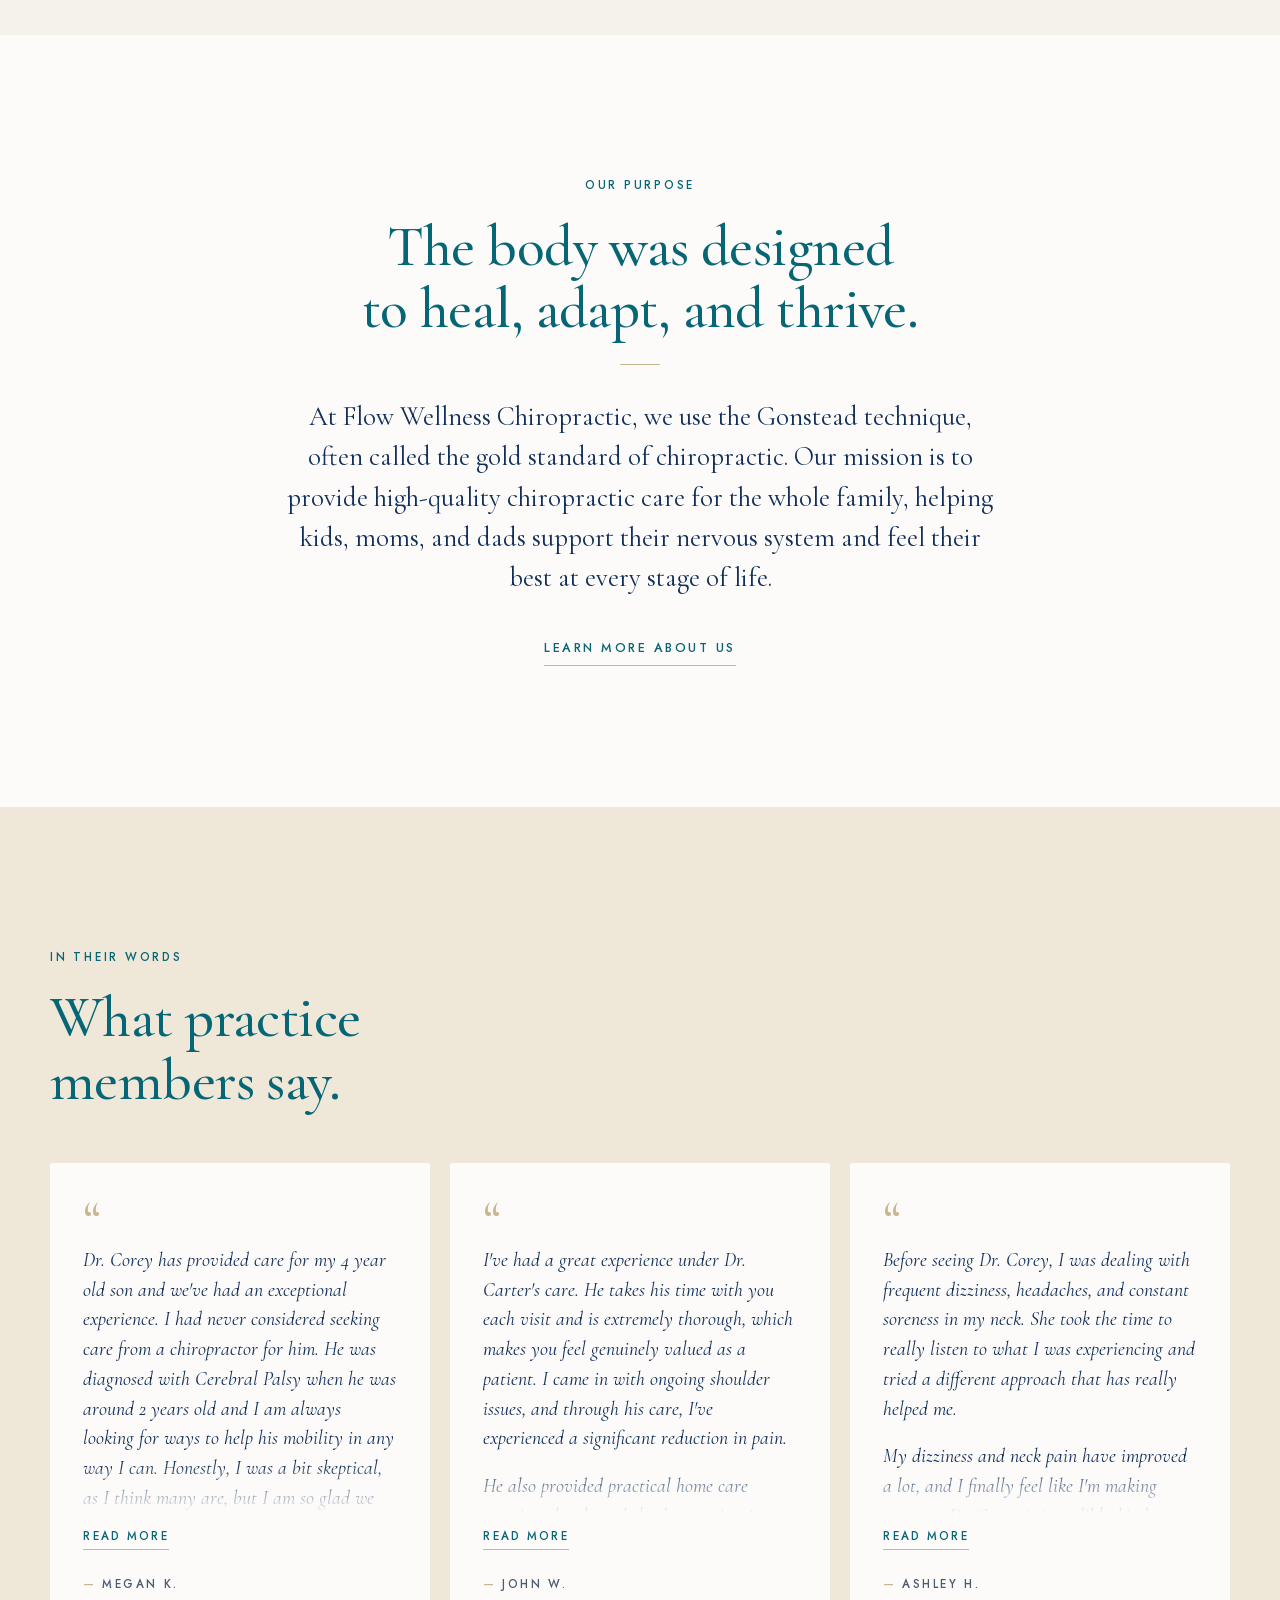
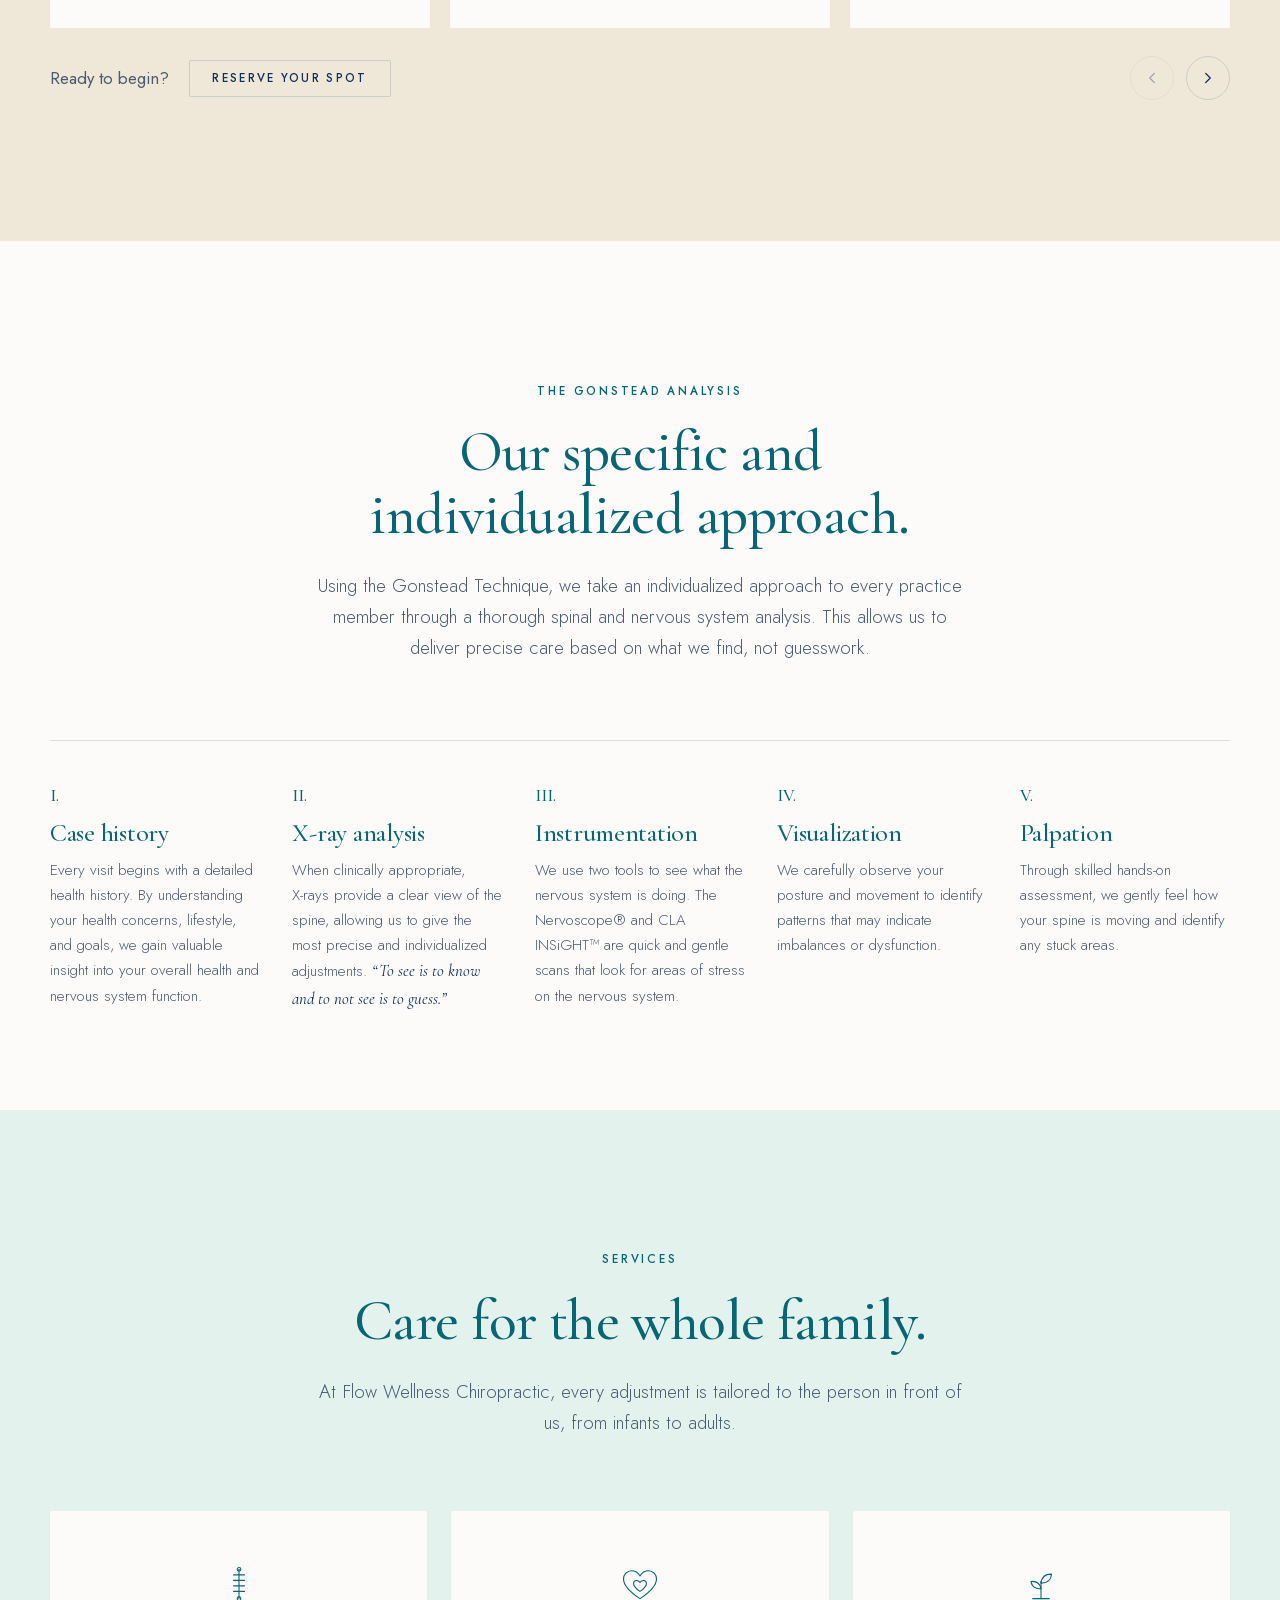
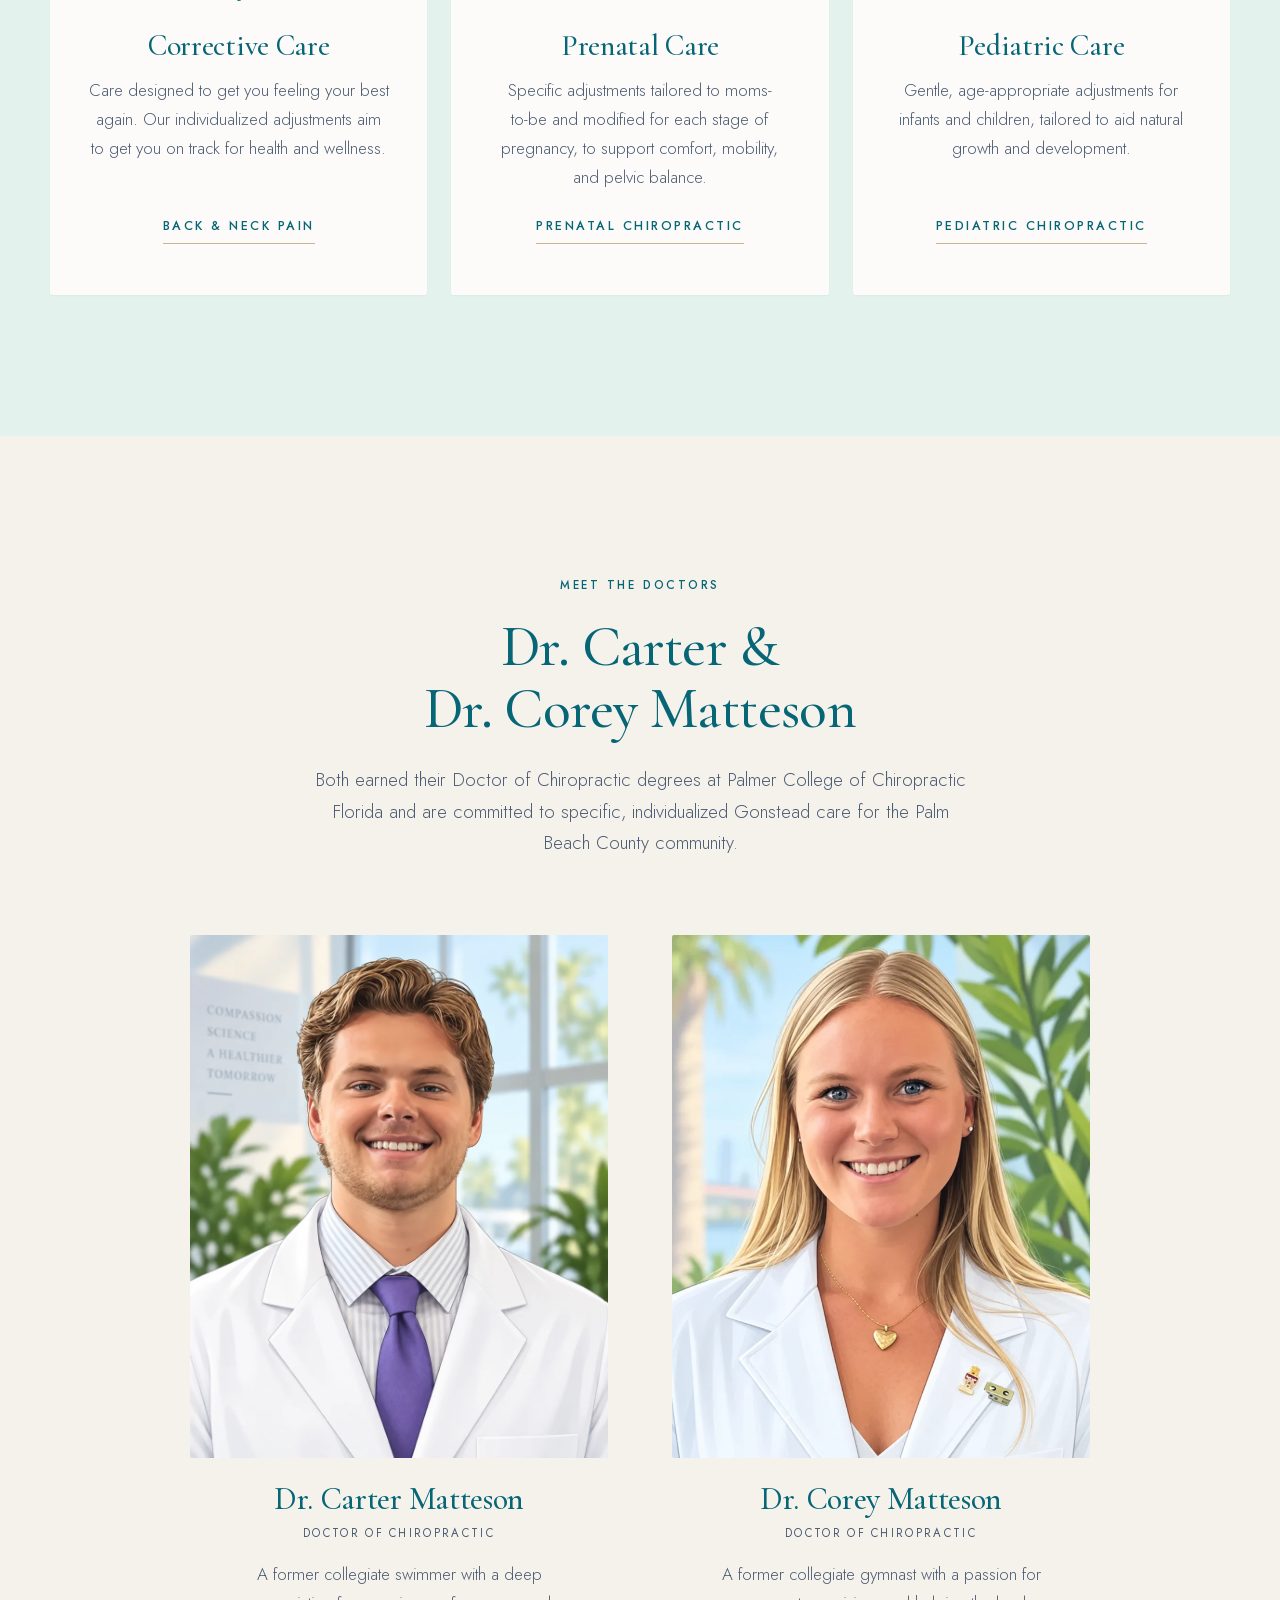
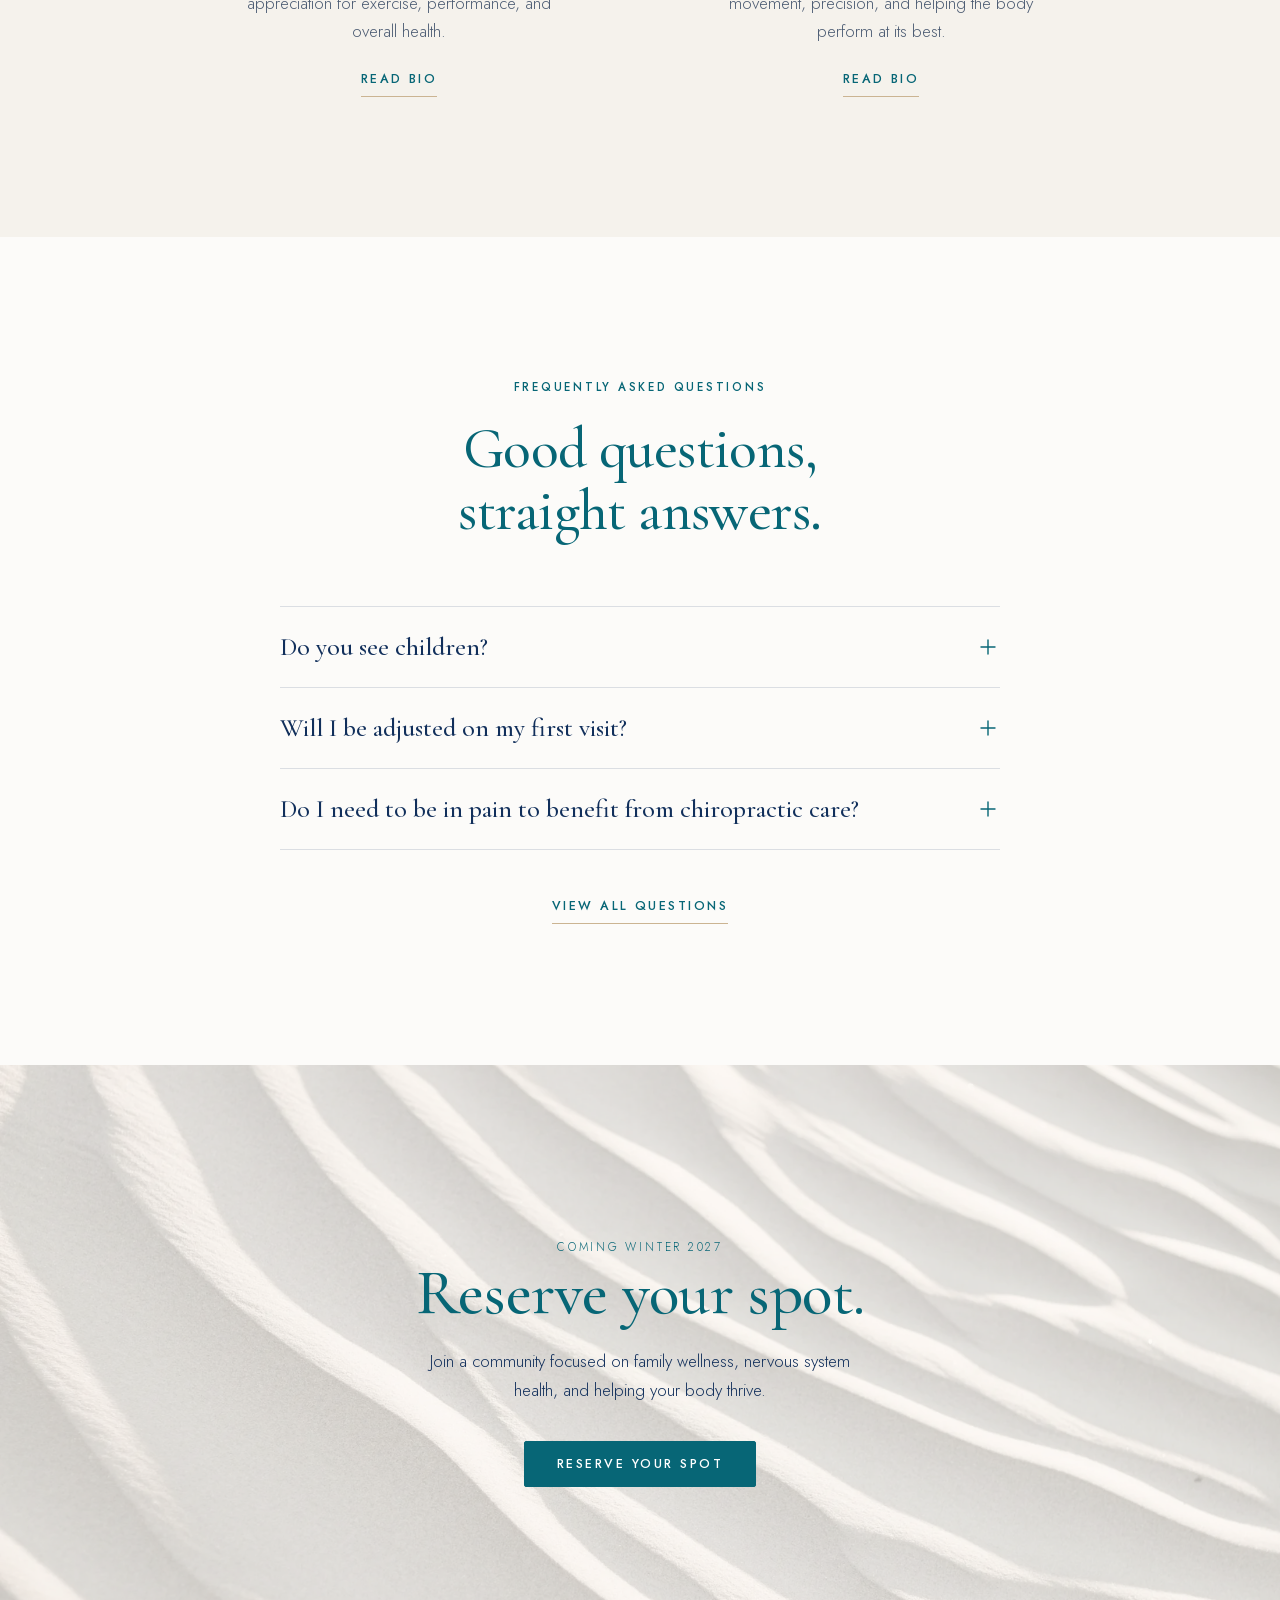
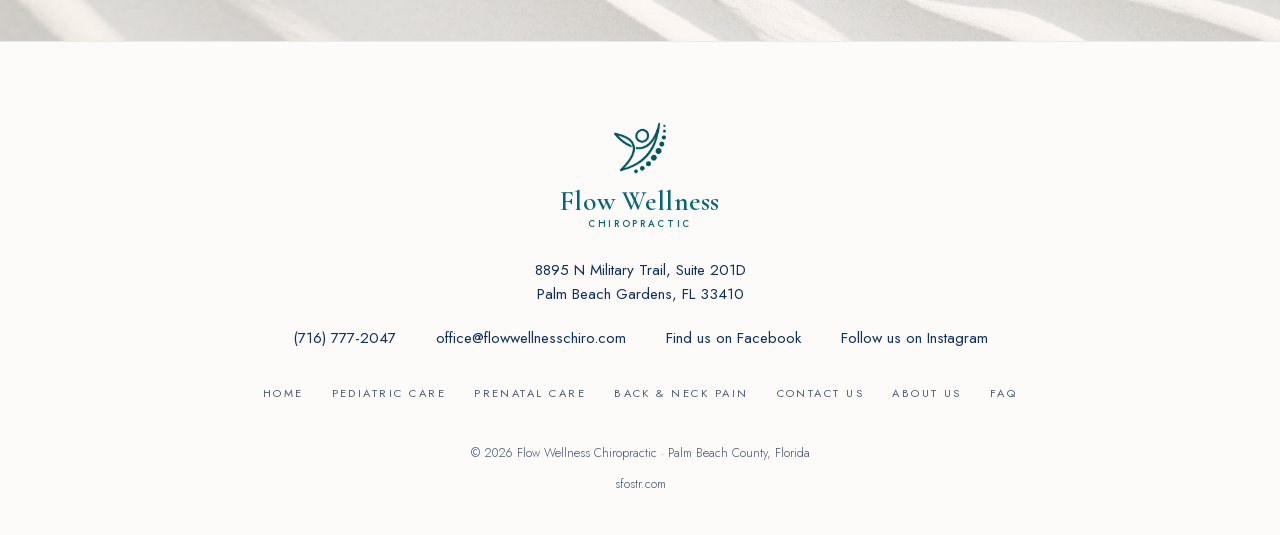
==== commit 630a7ed1: "Change the Services heading to Care for the whole family Co-Authored-By: Claude Opus 5.5 <noreply@an" ====
--- a/index.html
+++ b/index.html
@@ -432,7 +432,7 @@
       <div class="wrap">
         <div class="narrow center">
           <p class="eyebrow">Services</p>
-          <h2 class="reveal">Care for every stage of life.</h2>
+          <h2 class="reveal">Care for the whole family.</h2>
           <p class="lede reveal">At Flow Wellness Chiropractic, every adjustment is tailored to the person in front of us, from infants to adults.</p>
         </div>
         <div class="services-grid">
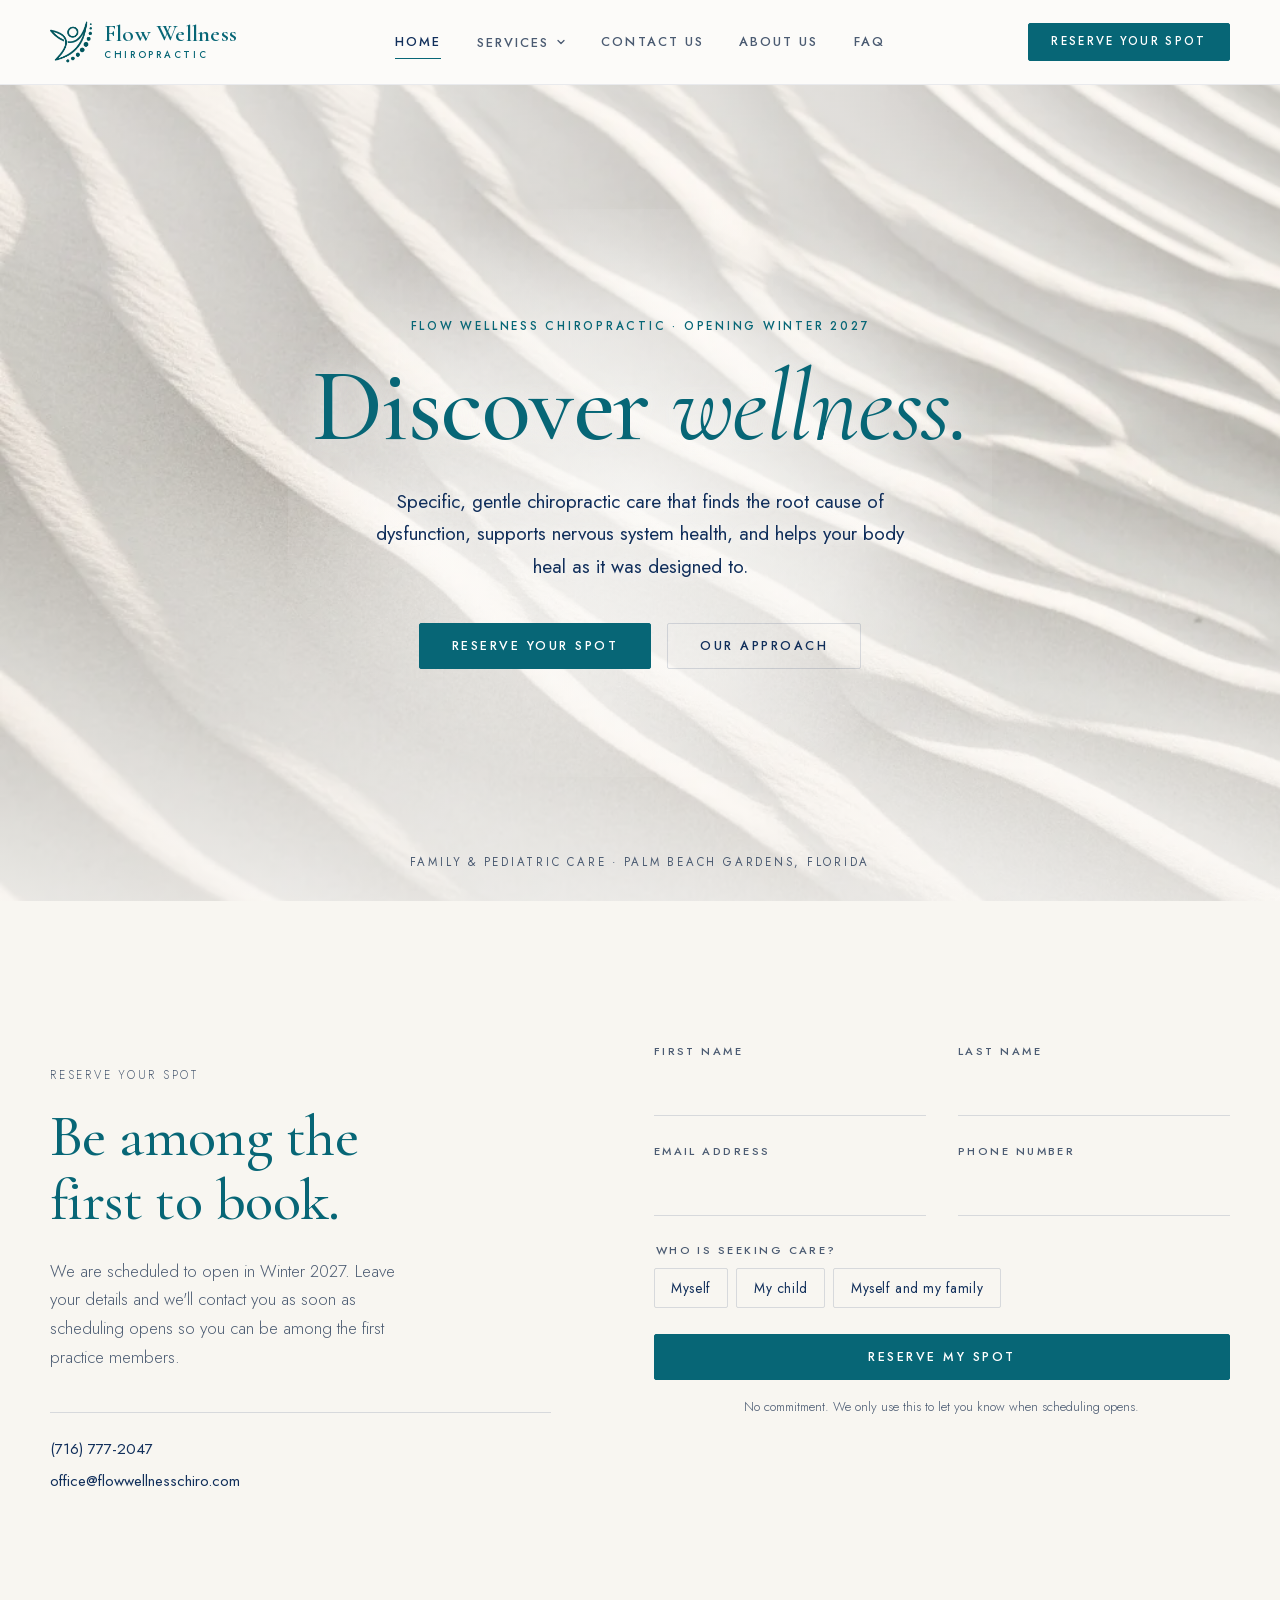
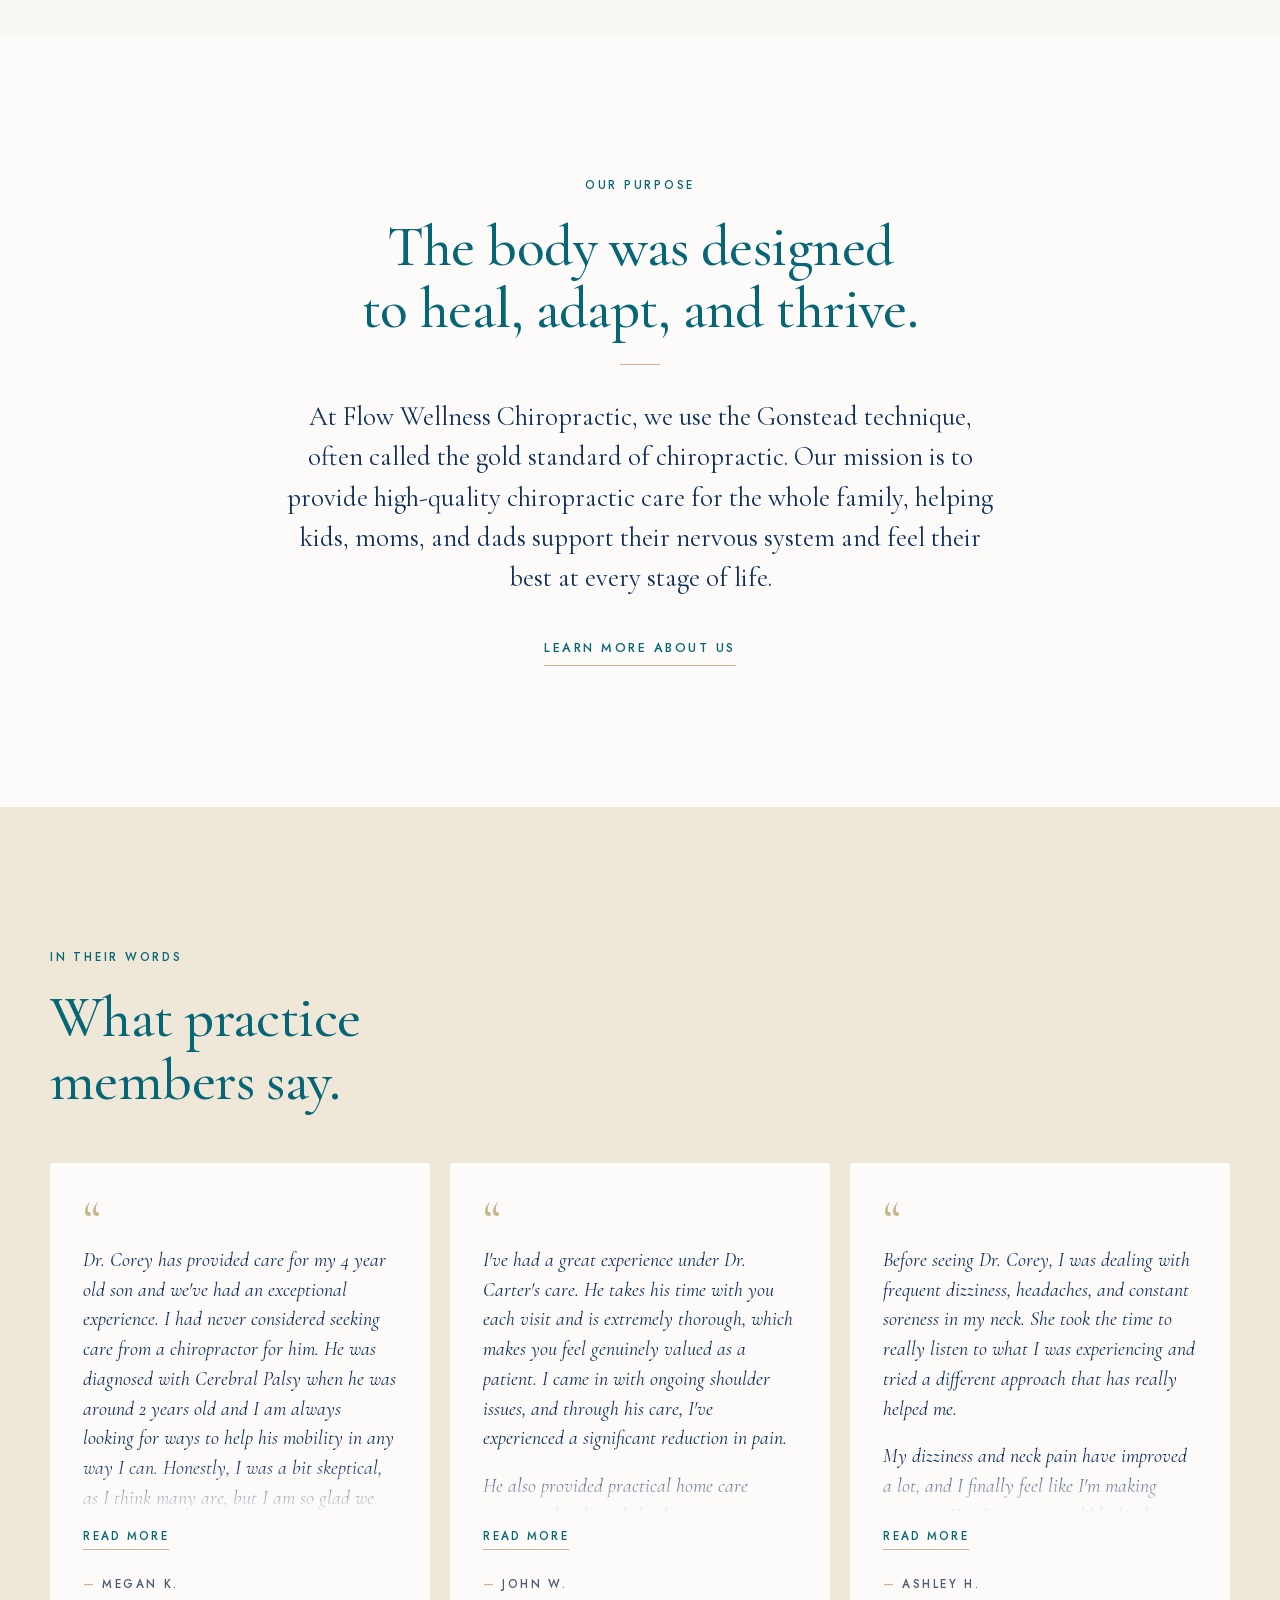
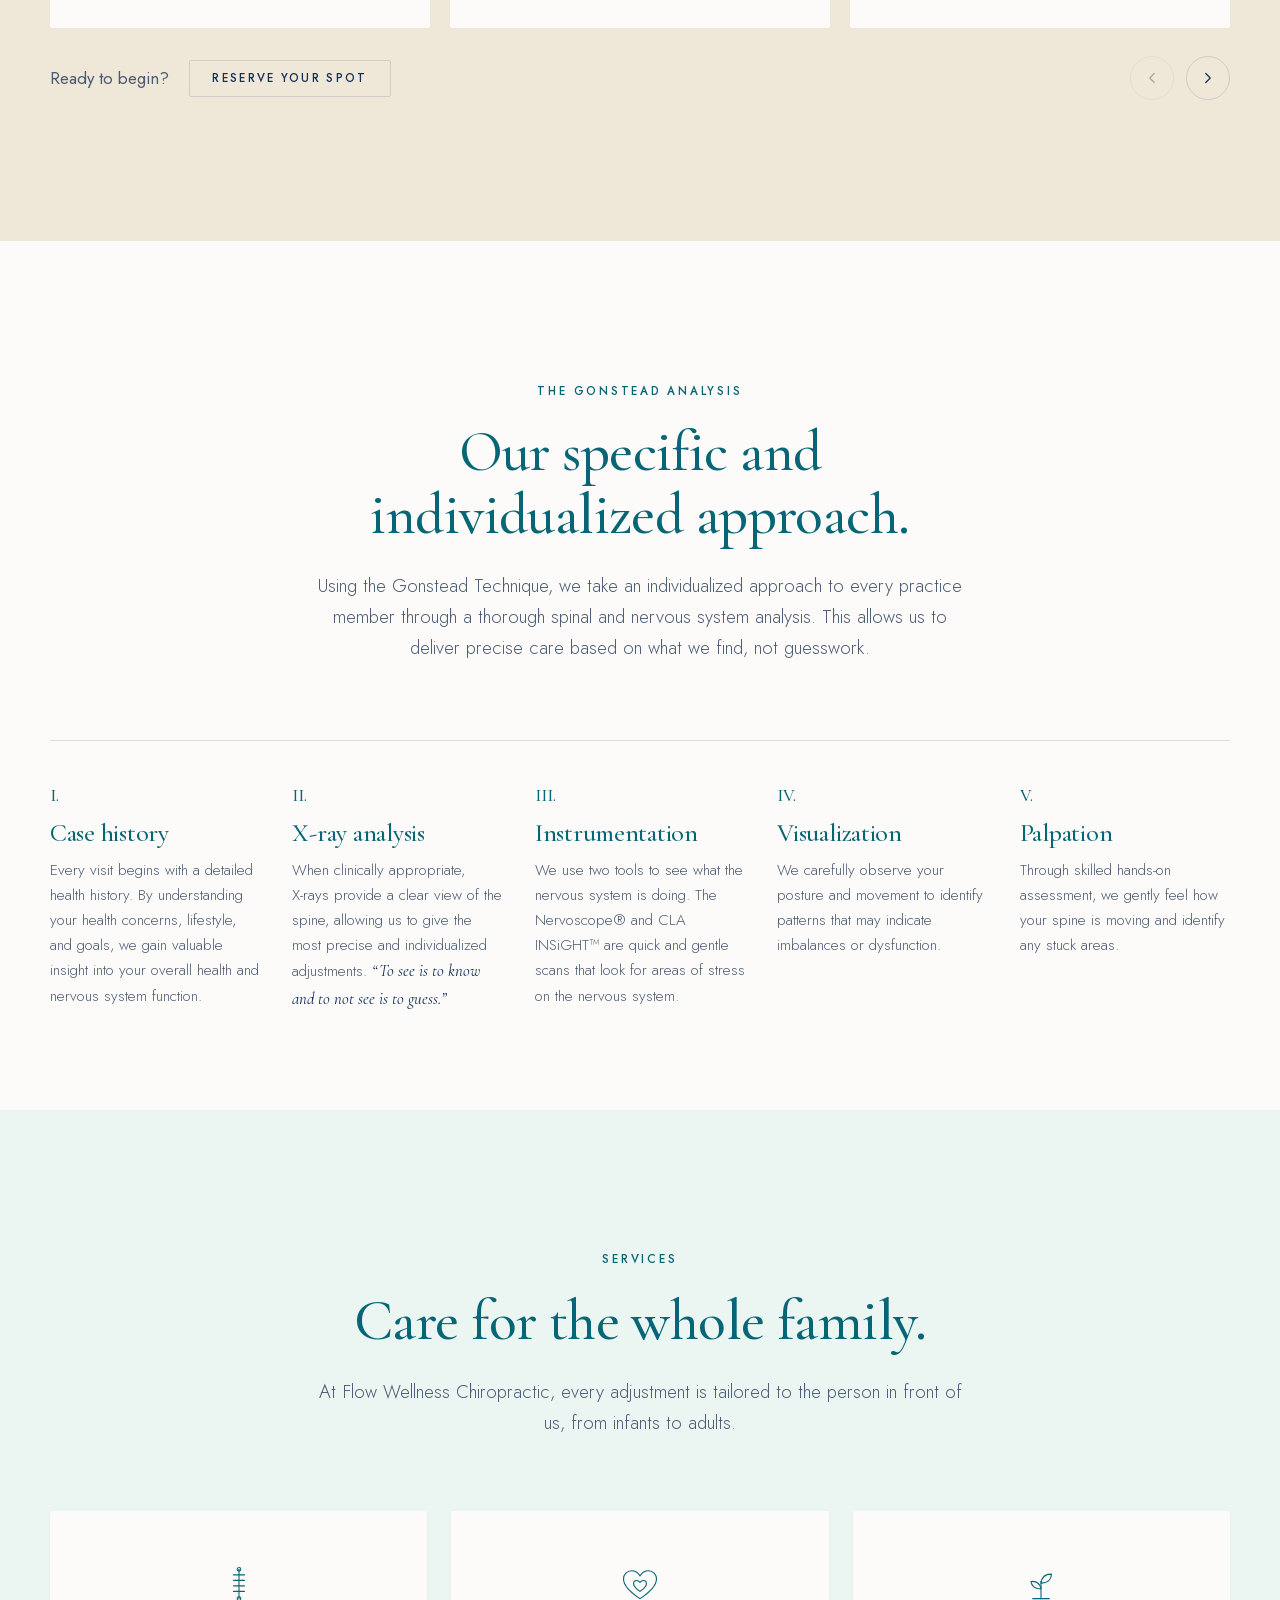
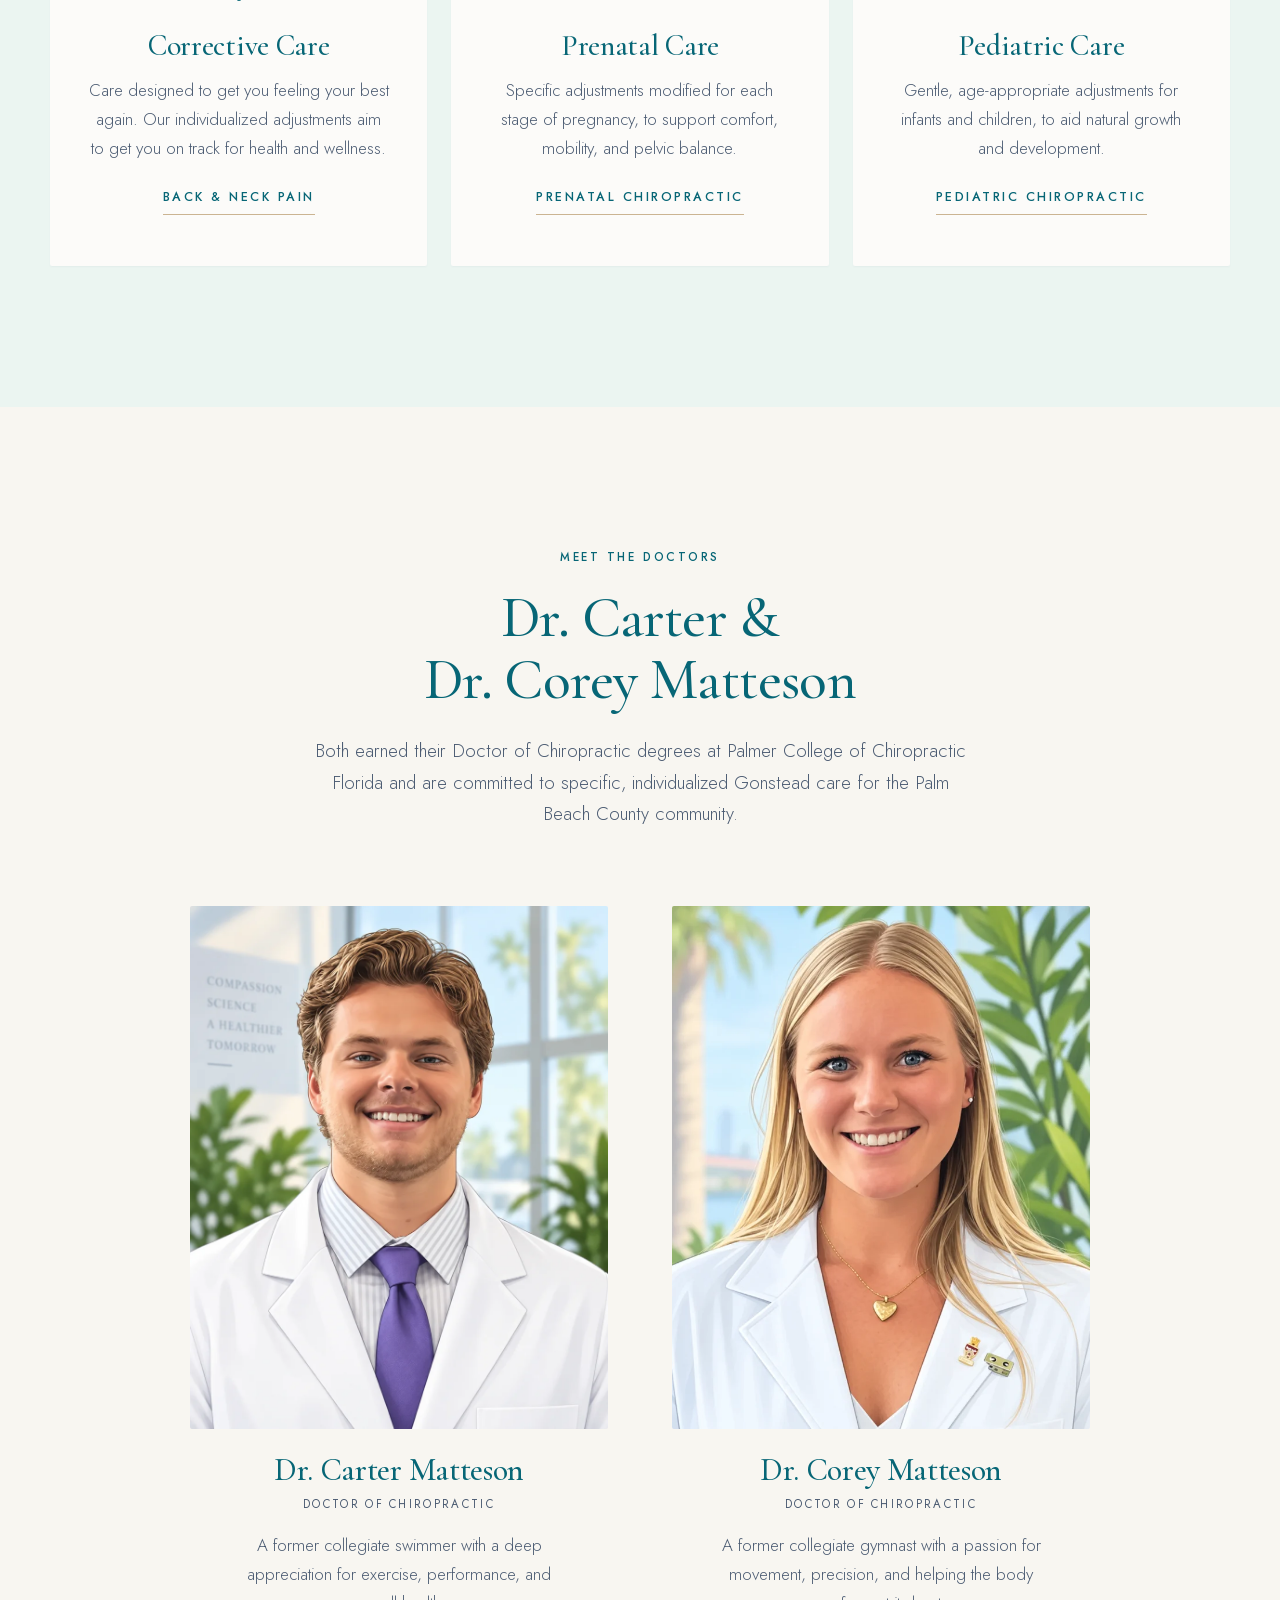
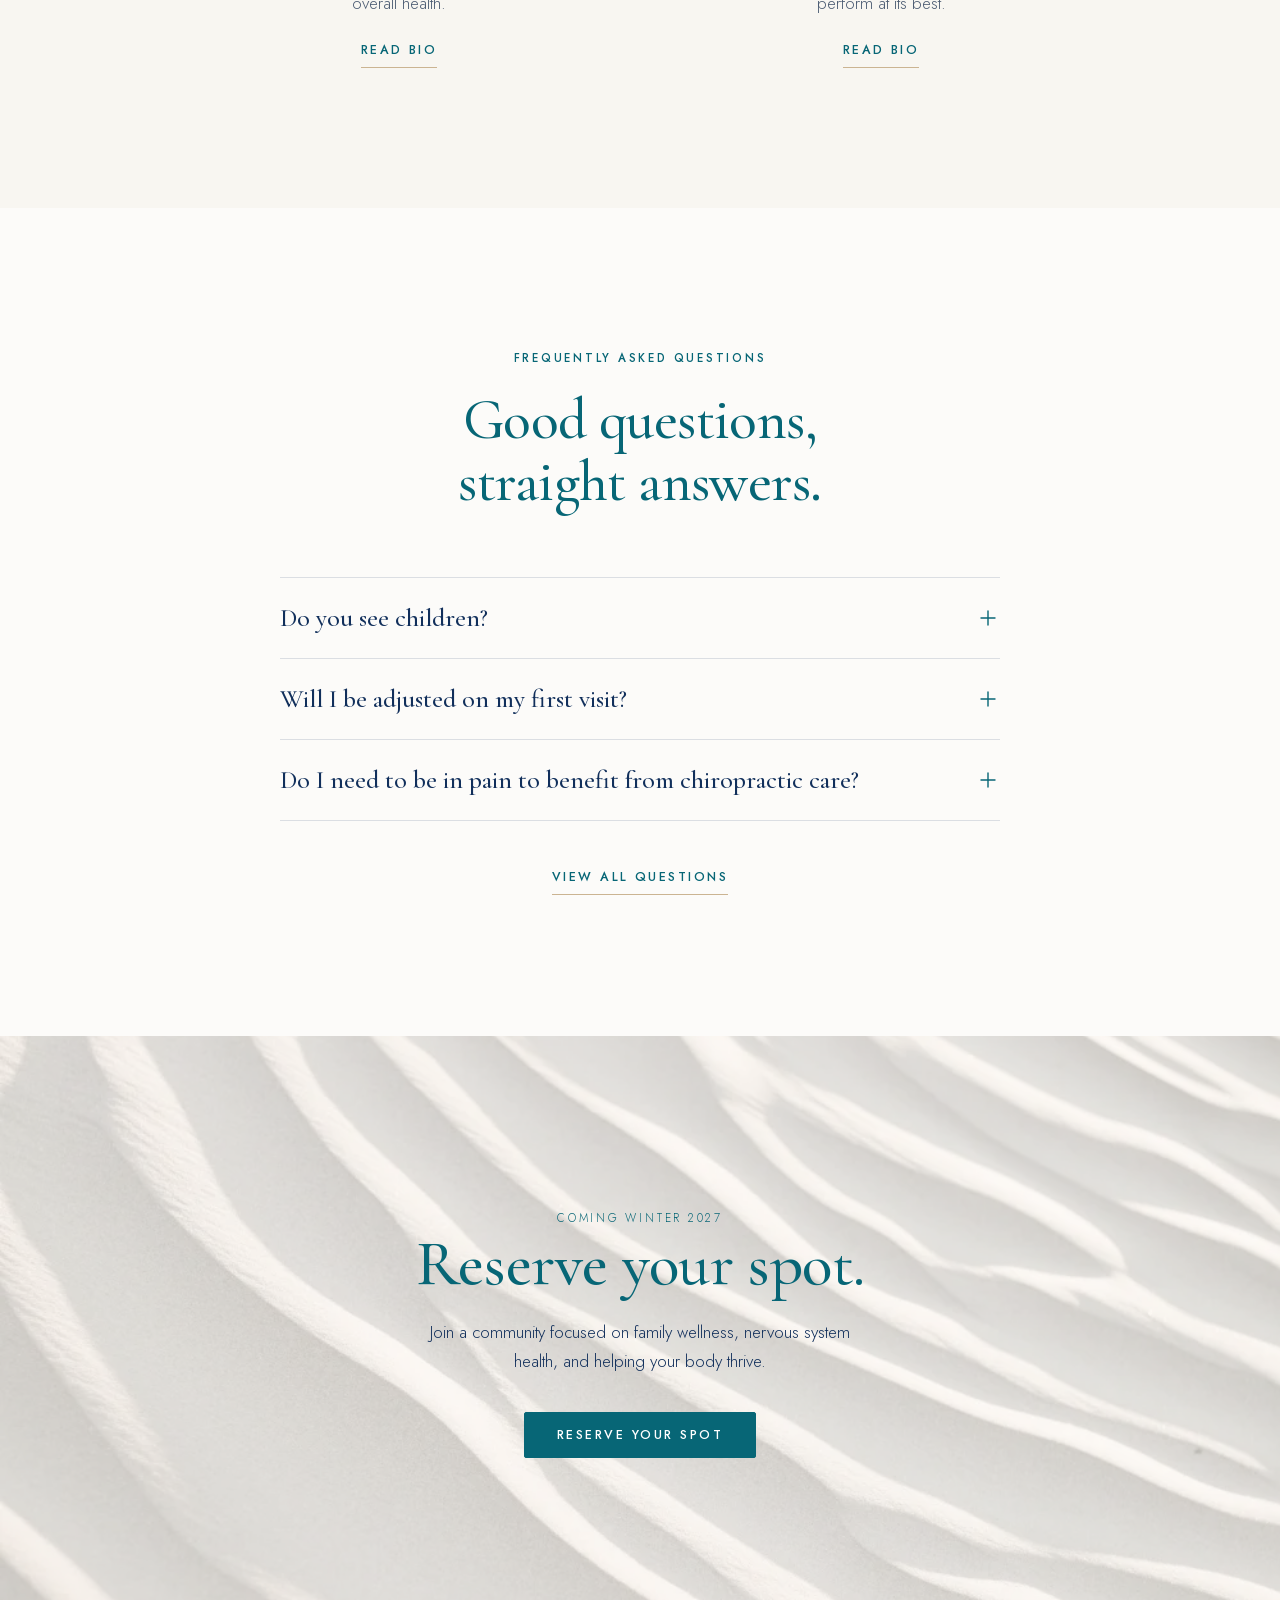
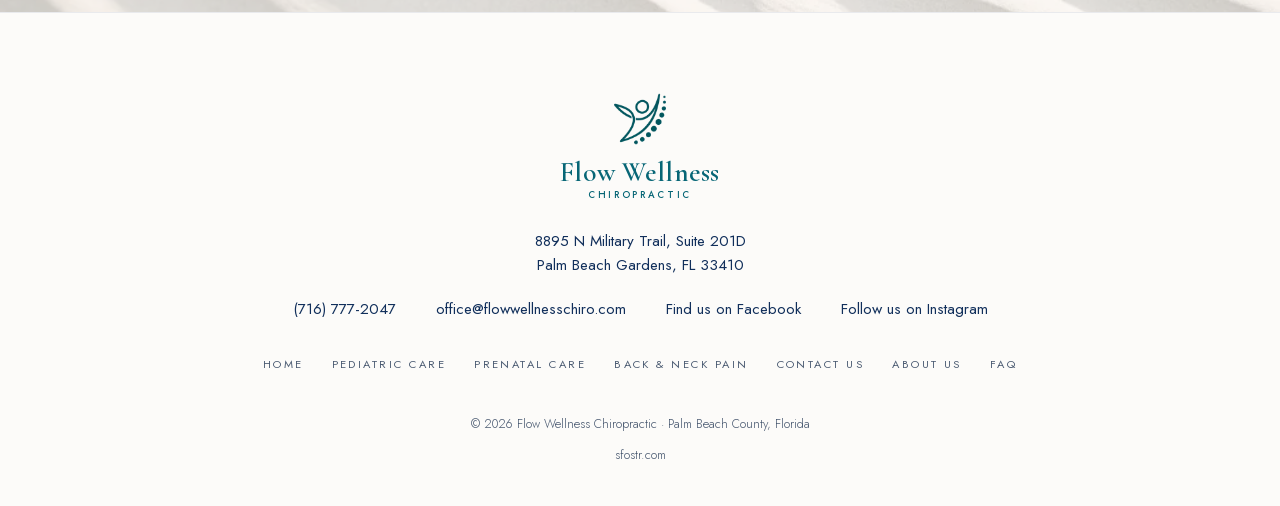
==== commit 2ccbde1d: "Add breadcrumbs, doctor credits, FAQ and article details for Google, and alt text on every image" ====
--- a/index.html
+++ b/index.html
@@ -11,6 +11,8 @@
   <link rel="alternate" type="text/markdown" href="https://www.flowwellnesschiro.com/index.html.md">
   <link rel="icon" href="assets/img/favicon-64.png?v=2" type="image/png">
   <link rel="apple-touch-icon" href="assets/img/apple-touch-icon.png?v=2">
+  <link rel="preload" href="assets/img/dunes-sm.webp" as="image" media="(max-width: 700px)" fetchpriority="high">
+  <link rel="preload" href="assets/img/dunes.webp" as="image" media="(min-width: 701px)" fetchpriority="high">
   <link rel="preload" href="assets/fonts/Cormorant-latin.woff2" as="font" type="font/woff2" crossorigin>
   <link rel="preload" href="assets/fonts/Jost-latin.woff2" as="font" type="font/woff2" crossorigin>
   <link rel="stylesheet" href="css/styles.css">
@@ -176,6 +178,36 @@
           "Chiropractic care for neck pain",
           "Nervous system health"
         ]
+      },
+      {
+        "@type": "FAQPage",
+        "@id": "https://www.flowwellnesschiro.com/#faq",
+        "mainEntity": [
+          {
+            "@type": "Question",
+            "name": "Do you see children?",
+            "acceptedAnswer": {
+              "@type": "Answer",
+              "text": "Yes. Chiropractic care can be adapted for patients of all ages, from infants to seniors. Pediatric adjustments use gentle, age-appropriate techniques. Kids are often the ones who need chiropractic the most!"
+            }
+          },
+          {
+            "@type": "Question",
+            "name": "Will I be adjusted on my first visit?",
+            "acceptedAnswer": {
+              "@type": "Answer",
+              "text": "Your chiropractor will first determine whether an adjustment is appropriate and safe based on your examination findings, or if additional examination, study, or referral is necessary."
+            }
+          },
+          {
+            "@type": "Question",
+            "name": "Do I need to be in pain to benefit from chiropractic care?",
+            "acceptedAnswer": {
+              "@type": "Answer",
+              "text": "No, many patients choose chiropractic care as part of a proactive wellness lifestyle. Because the nervous system controls every function in the body, maintaining proper spinal health can help support overall function and quality of life."
+            }
+          }
+        ]
       }
     ]
   }
@@ -187,7 +219,7 @@
   <header class="site-head">
     <div class="wrap">
       <a class="brand" href="./" aria-label="Flow Wellness Chiropractic home">
-        <img src="assets/img/logo-mark.webp" alt="" width="42" height="42">
+        <img src="assets/img/logo-mark.webp" alt="Flow Wellness Chiropractic logo" width="42" height="42">
         <span>Flow Wellness <small>Chiropractic</small></span>
       </a>
       <nav class="nav" id="nav" aria-label="Primary">
@@ -222,7 +254,7 @@
     <section class="hero" id="top">
       <picture>
         <source media="(max-width: 700px)" srcset="assets/img/dunes-sm.webp">
-        <img src="assets/img/dunes.webp" alt="" width="2200" height="1467" fetchpriority="high">
+        <img src="assets/img/dunes.webp" alt="Wind-rippled white sand dunes" width="2200" height="1467" fetchpriority="high">
       </picture>
       <div class="hero-inner">
         <p class="eyebrow">Flow Wellness Chiropractic · Opening Winter 2027</p>
@@ -449,7 +481,7 @@
               <svg viewBox="0 0 48 48" fill="none" stroke="currentColor" stroke-width="1.2" stroke-linecap="round" stroke-linejoin="round"><path d="M24 40C12 32 6 25.5 6 18.5 6 13.3 10 9.5 14.8 9.5c3.8 0 7.2 2.3 9.2 5.7 2-3.4 5.4-5.7 9.2-5.7 4.8 0 8.8 3.8 8.8 9 0 7-6 13.5-18 21.5z"/><path d="M24 32c-4.6-3.1-7-5.7-7-8.4 0-2 1.5-3.4 3.3-3.4 1.5 0 2.9.9 3.7 2.2.8-1.3 2.2-2.2 3.7-2.2 1.8 0 3.3 1.4 3.3 3.4 0 2.7-2.4 5.3-7 8.4z"/></svg>
             </div>
             <h3>Prenatal Care</h3>
-            <p>Specific adjustments tailored to moms-to-be and modified for each stage of pregnancy, to support comfort, mobility, and pelvic balance.</p>
+            <p>Specific adjustments modified for each stage of pregnancy, to support comfort, mobility, and pelvic balance.</p>
             <p class="service-links"><a class="text-link" href="prenatal-chiropractic.html">Prenatal chiropractic</a></p>
           </article>
           <article class="service reveal" style="--i:2">
@@ -457,7 +489,7 @@
               <svg viewBox="0 0 48 48" fill="none" stroke="currentColor" stroke-width="1.2" stroke-linecap="round" stroke-linejoin="round"><path d="M15 40h18"/><path d="M24 40V21"/><path d="M24 29c-1.2-5.6-5.6-8.4-11-7.8.6 5.4 5 8.6 11 7.8z"/><path d="M24 23c.8-6.4 5.2-10 11.4-9.8-.2 6.4-4.8 10-11.4 9.8z"/></svg>
             </div>
             <h3>Pediatric Care</h3>
-            <p>Gentle, age-appropriate adjustments for infants and children, tailored to aid natural growth and development.</p>
+            <p>Gentle, age-appropriate adjustments for infants and children, to aid natural growth and development.</p>
             <p class="service-links"><a class="text-link" href="pediatric-chiropractic.html">Pediatric chiropractic</a></p>
           </article>
         </div>
@@ -517,7 +549,7 @@
     <section class="closing">
       <picture>
         <source media="(max-width: 700px)" srcset="assets/img/dunes-sm.webp">
-        <img src="assets/img/dunes.webp" alt="" width="2200" height="1467" loading="lazy">
+        <img src="assets/img/dunes.webp" alt="Wind-rippled white sand dunes" width="2200" height="1467" loading="lazy">
       </picture>
       <div class="narrow">
         <p class="eyebrow">Coming Winter 2027</p>
@@ -532,7 +564,7 @@
   <footer class="site-foot">
     <div class="wrap">
       <a class="brand" href="./" aria-label="Flow Wellness Chiropractic home">
-        <img src="assets/img/logo-mark.webp" alt="" width="52" height="52">
+        <img src="assets/img/logo-mark.webp" alt="Flow Wellness Chiropractic logo" width="52" height="52">
         <span>Flow Wellness <small>Chiropractic</small></span>
       </a>
       <address class="foot-address"><a href="https://www.google.com/maps/search/?api=1&amp;query=8895+N+Military+Trail+Suite+201D+Palm+Beach+Gardens+FL+33410" target="_blank" rel="noopener">8895 N Military Trail, Suite 201D<br>Palm Beach Gardens, FL 33410</a></address>
--- a/css/styles.css
+++ b/css/styles.css
@@ -24,7 +24,7 @@
 
 :root {
   --paper: #fcfbf9;
-  --paper-2: #f5f2ec;
+  --paper-2: #f8f6f1;
   --sand: #cbb492;
   --sand-tint: #efe7d8;
   --ink: #112f5b;
@@ -32,7 +32,7 @@
   --ink-3: #8a94a3;
   --teal: #1eadbe;
   --teal-deep: #076676;
-  --teal-tint: #e3f2ec;
+  --teal-tint: #ebf5f1;
   --line: rgba(17, 47, 91, 0.14);
   --line-soft: rgba(17, 47, 91, 0.08);
   --serif: "Cormorant Garamond", Georgia, "Times New Roman", serif;
@@ -1377,6 +1377,30 @@
   color: var(--teal-deep);
 }
 
+.crumbs ol {
+  display: flex;
+  flex-wrap: wrap;
+  justify-content: center;
+  gap: 0.25rem 0.5rem;
+  margin: 0 0 1.25rem;
+  padding: 0;
+  list-style: none;
+  font-size: 0.875rem;
+  color: var(--ink-2);
+}
+.crumbs li + li::before {
+  content: "/";
+  margin-right: 0.5rem;
+}
+.crumbs a {
+  color: var(--teal-deep);
+  border-bottom: 1px solid var(--sand);
+}
+.page-head .head-byline {
+  margin-top: 1rem;
+  font-size: 0.9375rem;
+  font-weight: 400;
+}
 .page-head p a,
 .faq-list .answer a {
   color: var(--teal-deep);
@@ -1569,6 +1593,49 @@
 
 .section.band.alt {
   background: var(--paper-2);
+}
+
+.section.band.teal {
+  background: var(--teal-tint);
+}
+
+.conditions {
+  list-style: none;
+  padding: 0;
+  margin: clamp(2.5rem, 5vw, 3.5rem) auto 0;
+  max-width: 980px;
+  display: grid;
+  grid-template-columns: repeat(3, minmax(0, 1fr));
+  gap: clamp(0.75rem, 1.5vw, 1rem);
+}
+
+.conditions li {
+  background: var(--paper);
+  border-radius: 2px;
+  box-shadow: 0 1px 2px rgba(17, 47, 91, 0.04);
+  padding: 1.4rem 1.25rem;
+  display: flex;
+  align-items: center;
+  justify-content: center;
+  text-align: center;
+  font-family: var(--serif);
+  font-size: clamp(1.2rem, 1.8vw, 1.4rem);
+  font-weight: 500;
+  line-height: 1.3;
+  color: var(--teal-deep);
+}
+
+@media (max-width: 900px) {
+  .conditions {
+    grid-template-columns: repeat(2, minmax(0, 1fr));
+  }
+}
+
+@media (max-width: 560px) {
+  .conditions {
+    grid-template-columns: 1fr;
+    max-width: 420px;
+  }
 }
 
 .section.band .narrow > .eyebrow:first-child,
@@ -1716,26 +1783,44 @@
     display: flex;
     flex-direction: column;
     align-items: center;
-    padding: 0.25rem 0 0.5rem;
   }
 
   .nav-drop-btn {
-    display: none;
-  }
-
-  .nav-sub,
-  .nav-drop.open .nav-sub {
+    font-family: var(--serif);
+    font-size: clamp(2rem, 8vw, 2.6rem);
+    font-weight: 500;
+    letter-spacing: 0;
+    text-transform: none;
+    color: var(--ink);
+    padding: 0.5rem 0;
+    gap: 0.6rem;
+  }
+
+  .nav-drop-btn svg {
+    width: 14px;
+    height: 14px;
+  }
+
+  .nav-drop-btn::after {
+    background: var(--sand);
+  }
+
+  .nav-sub {
     position: static;
     transform: none;
-    display: flex;
+    display: none;
     align-items: center;
     min-width: 0;
-    padding: 0;
+    padding: 0 0 0.75rem;
     background: none;
     border: 0;
     box-shadow: none;
   }
 
+  .nav-drop.open .nav-sub {
+    display: flex;
+  }
+
   .nav-sub::before {
     display: none;
   }
@@ -1743,7 +1828,7 @@
   .nav .nav-sub a {
     font-family: var(--serif);
     font-size: clamp(1.35rem, 5.5vw, 1.6rem);
-    color: var(--ink-2);
+    color: var(--teal-deep);
     padding: 0.3rem 0;
     white-space: normal;
   }
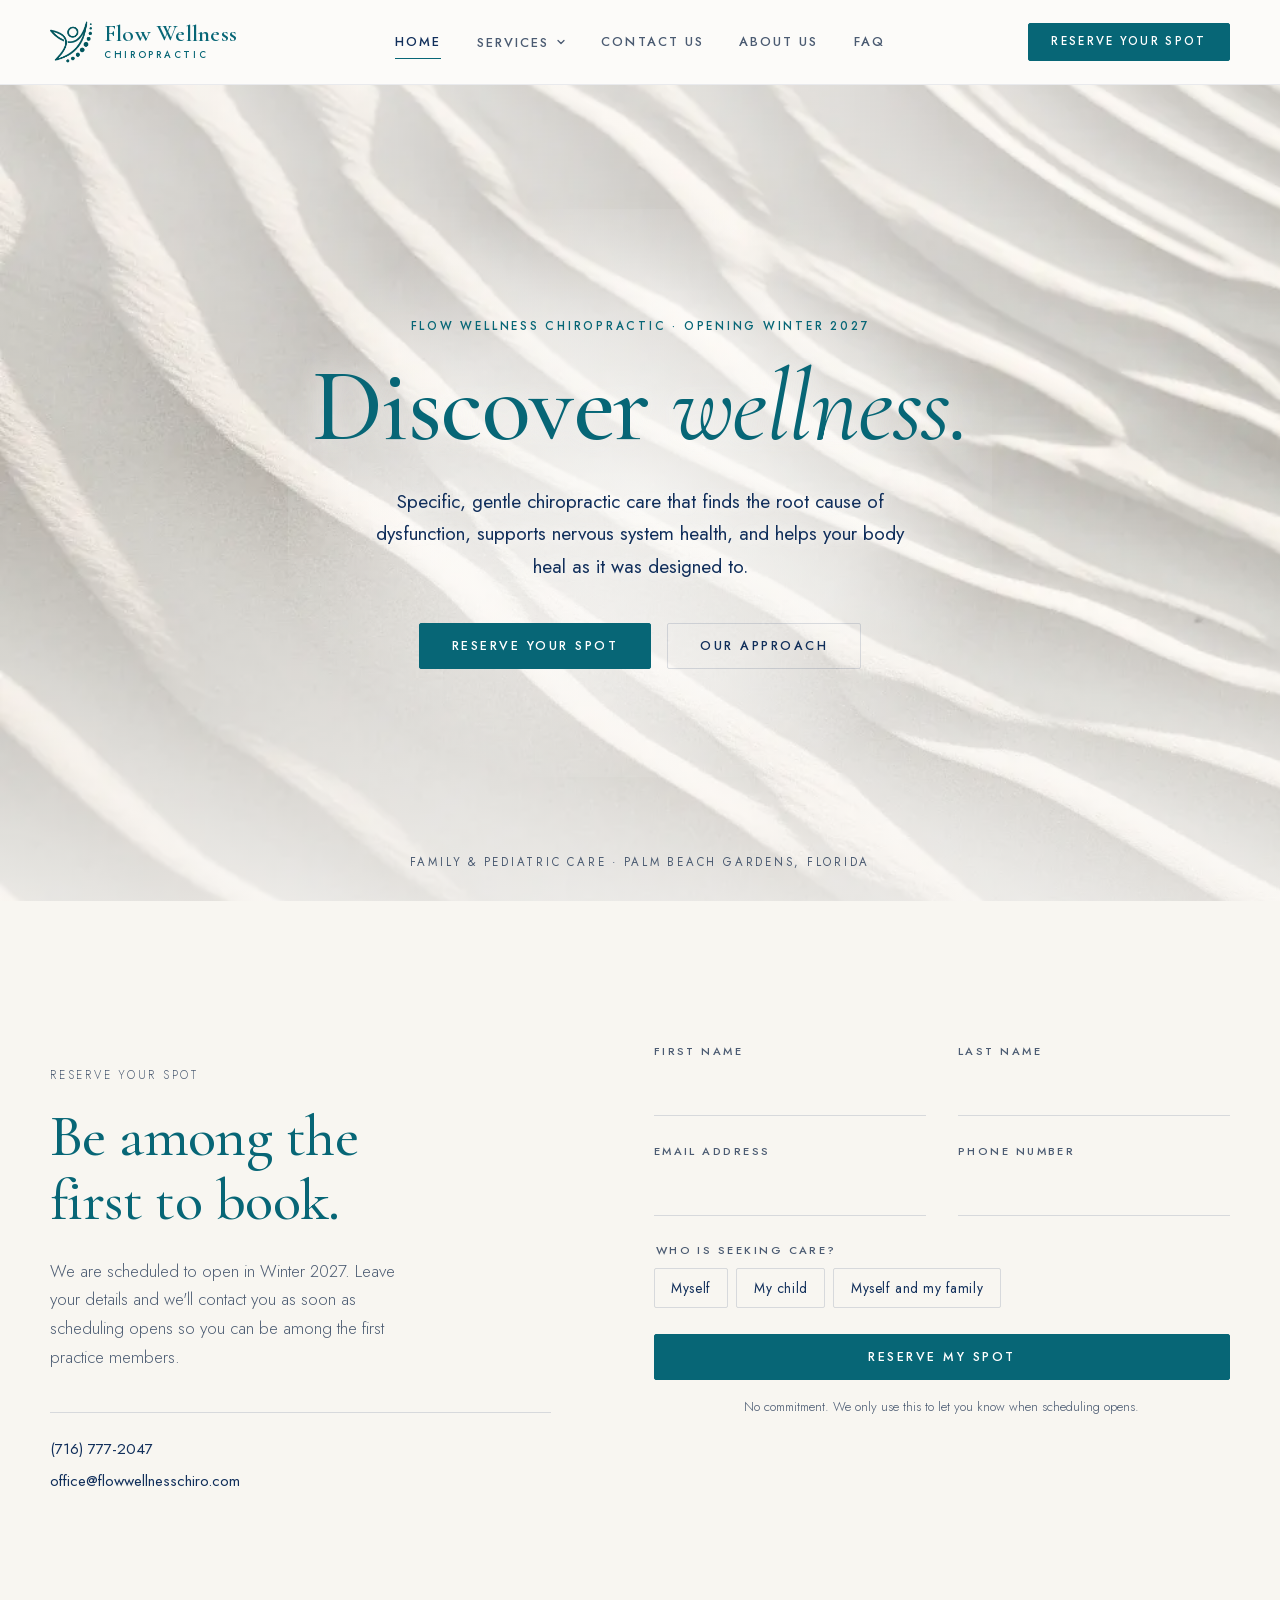
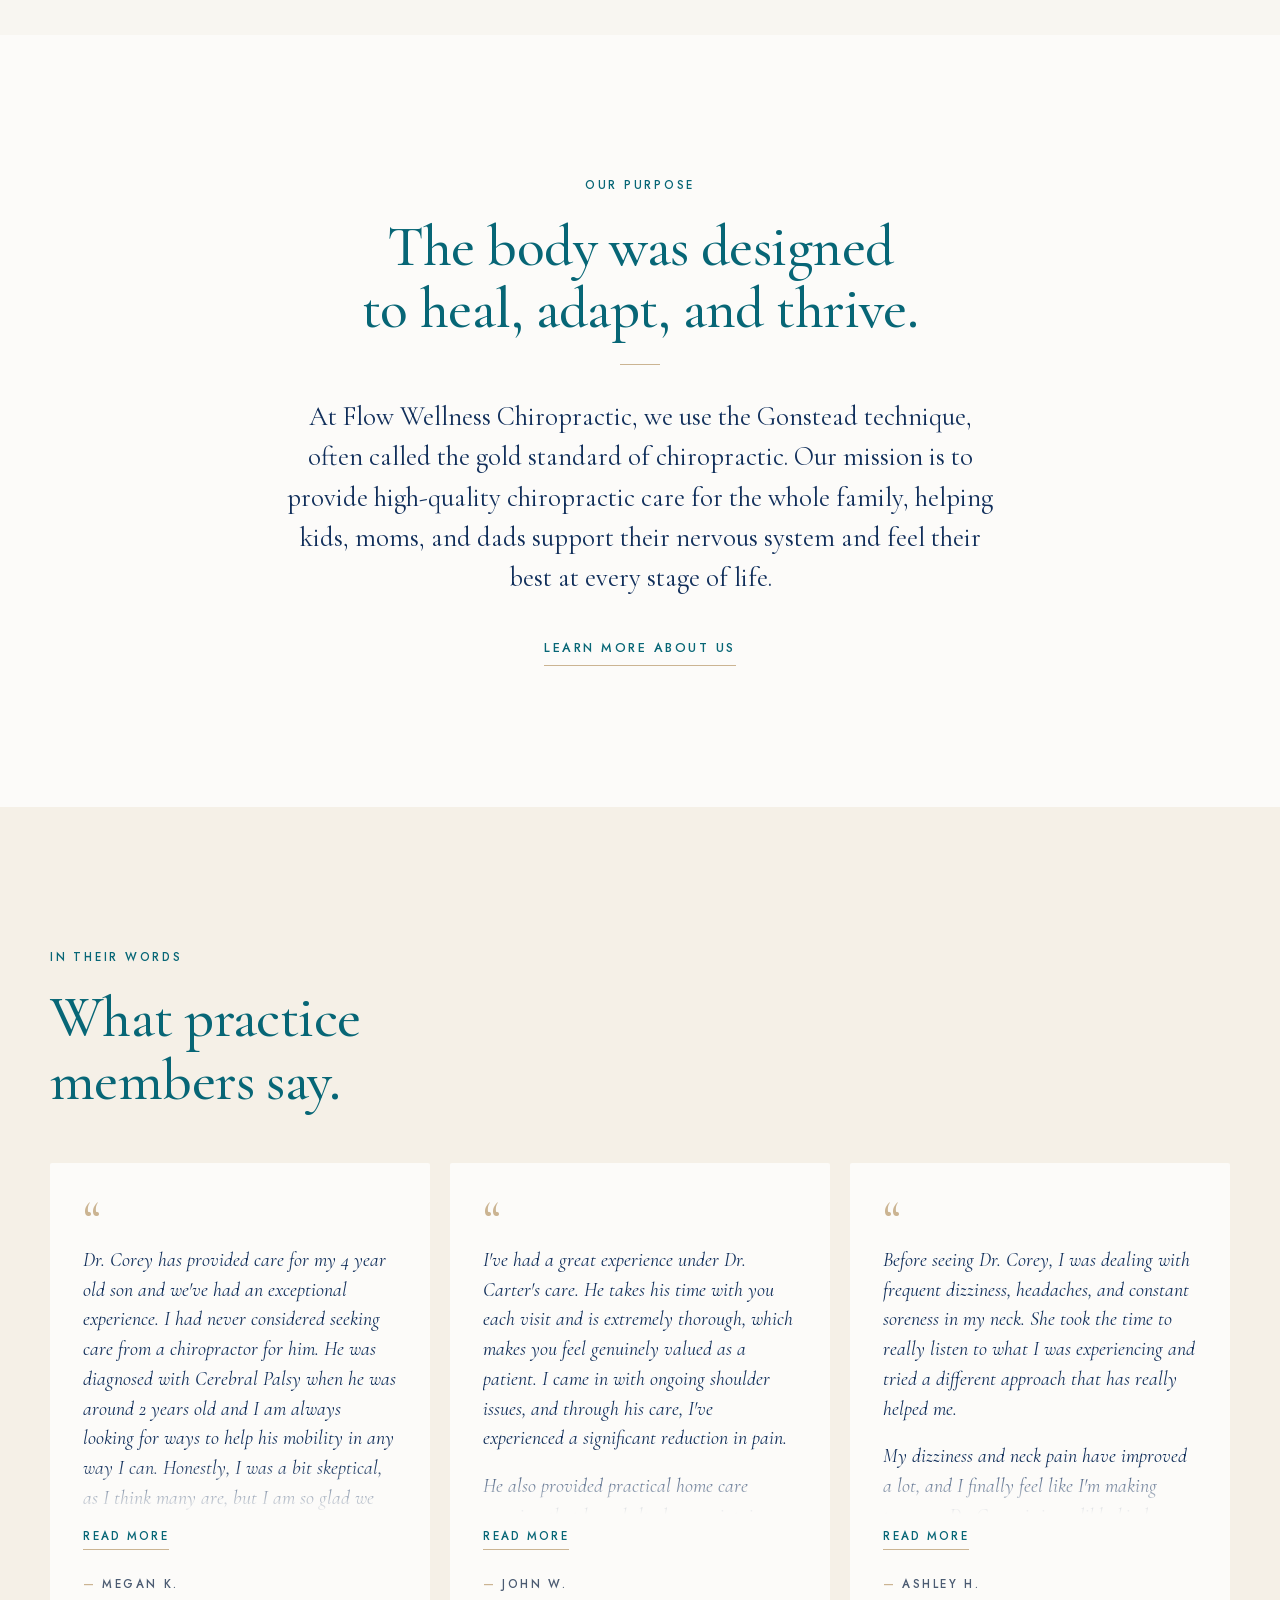
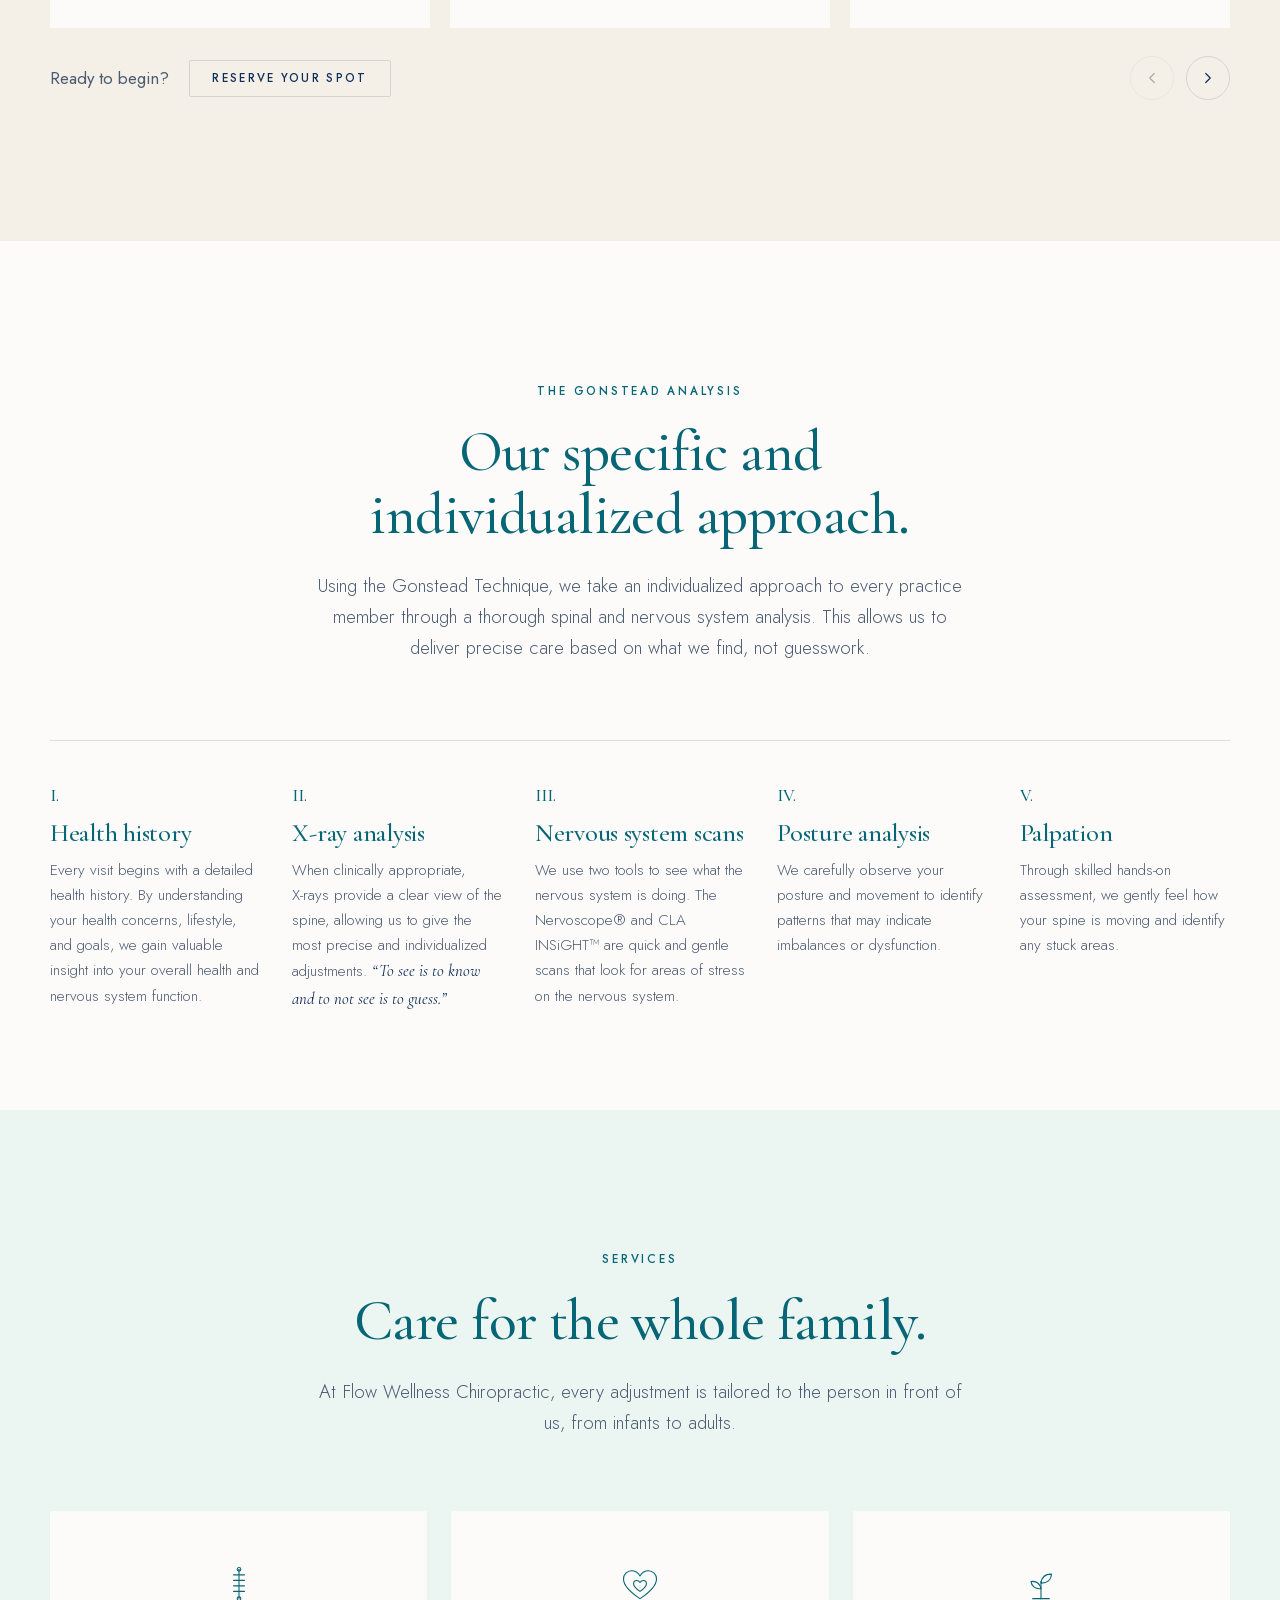
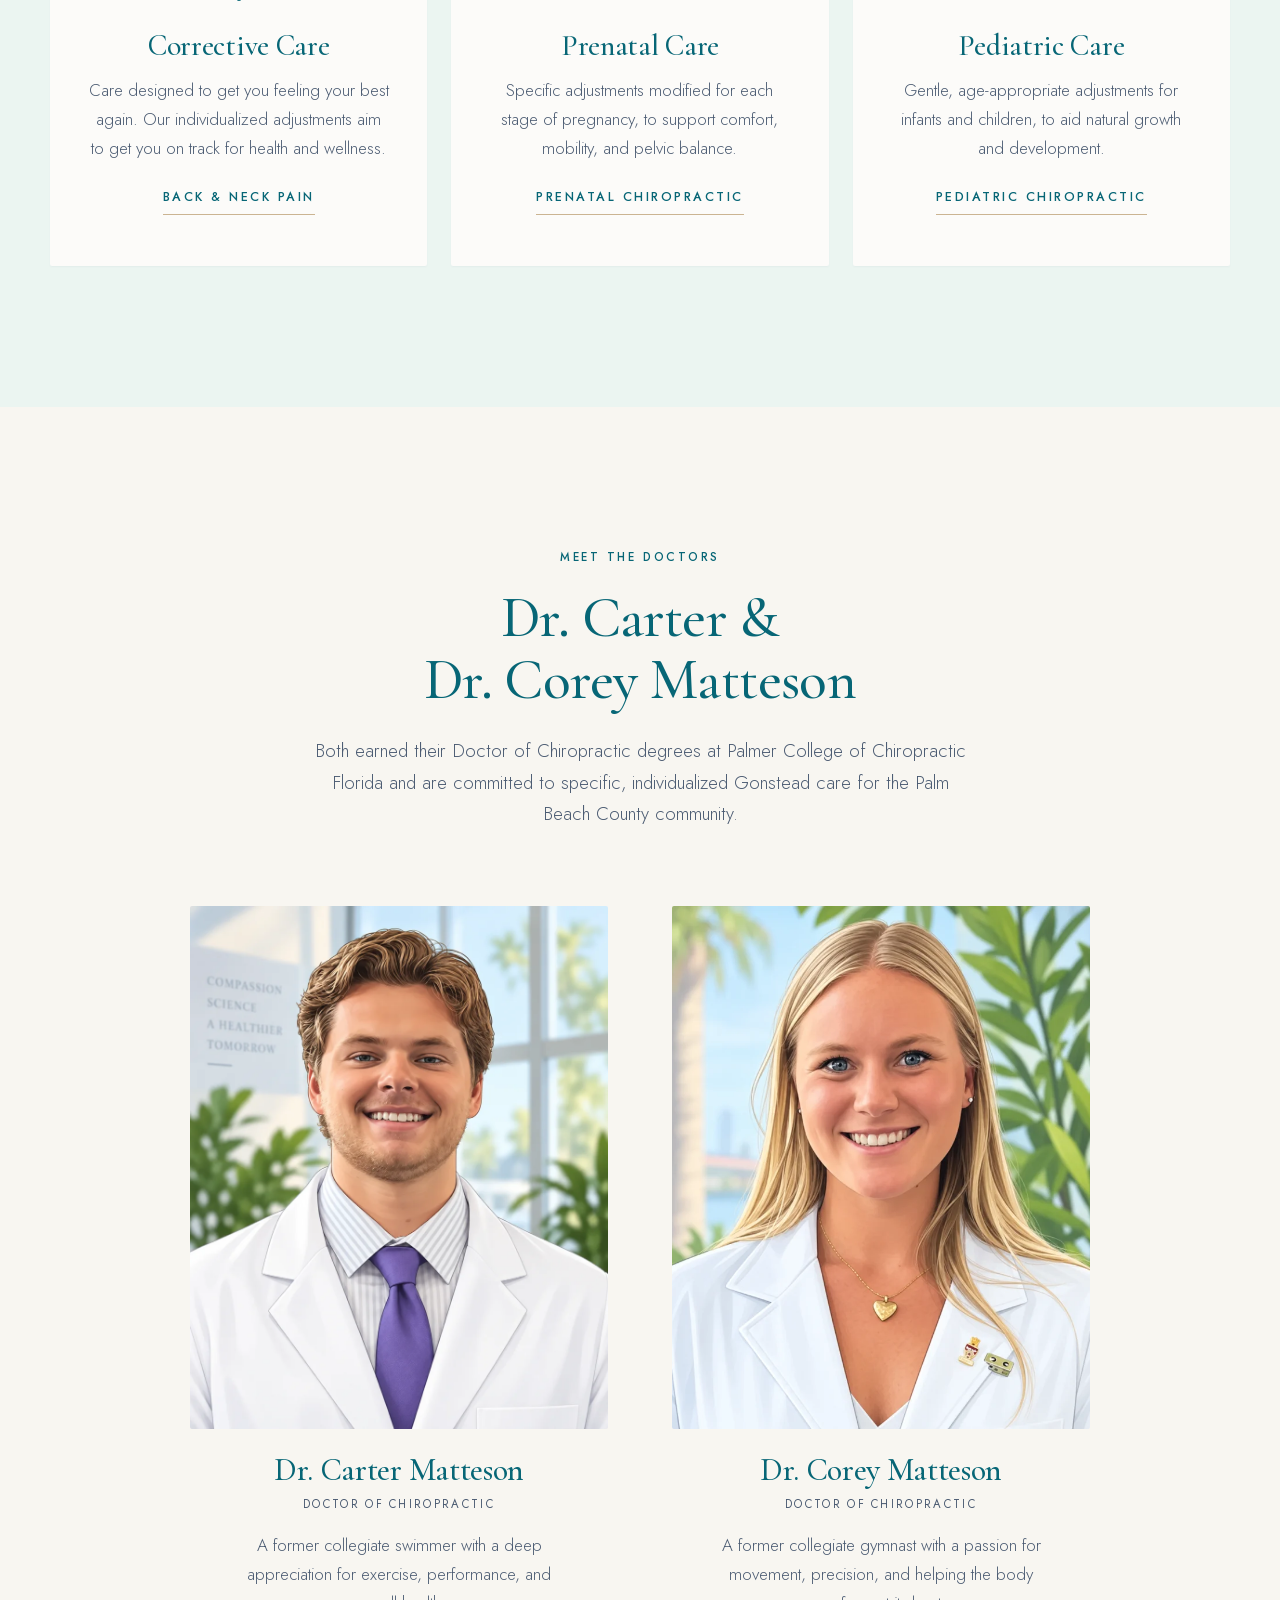
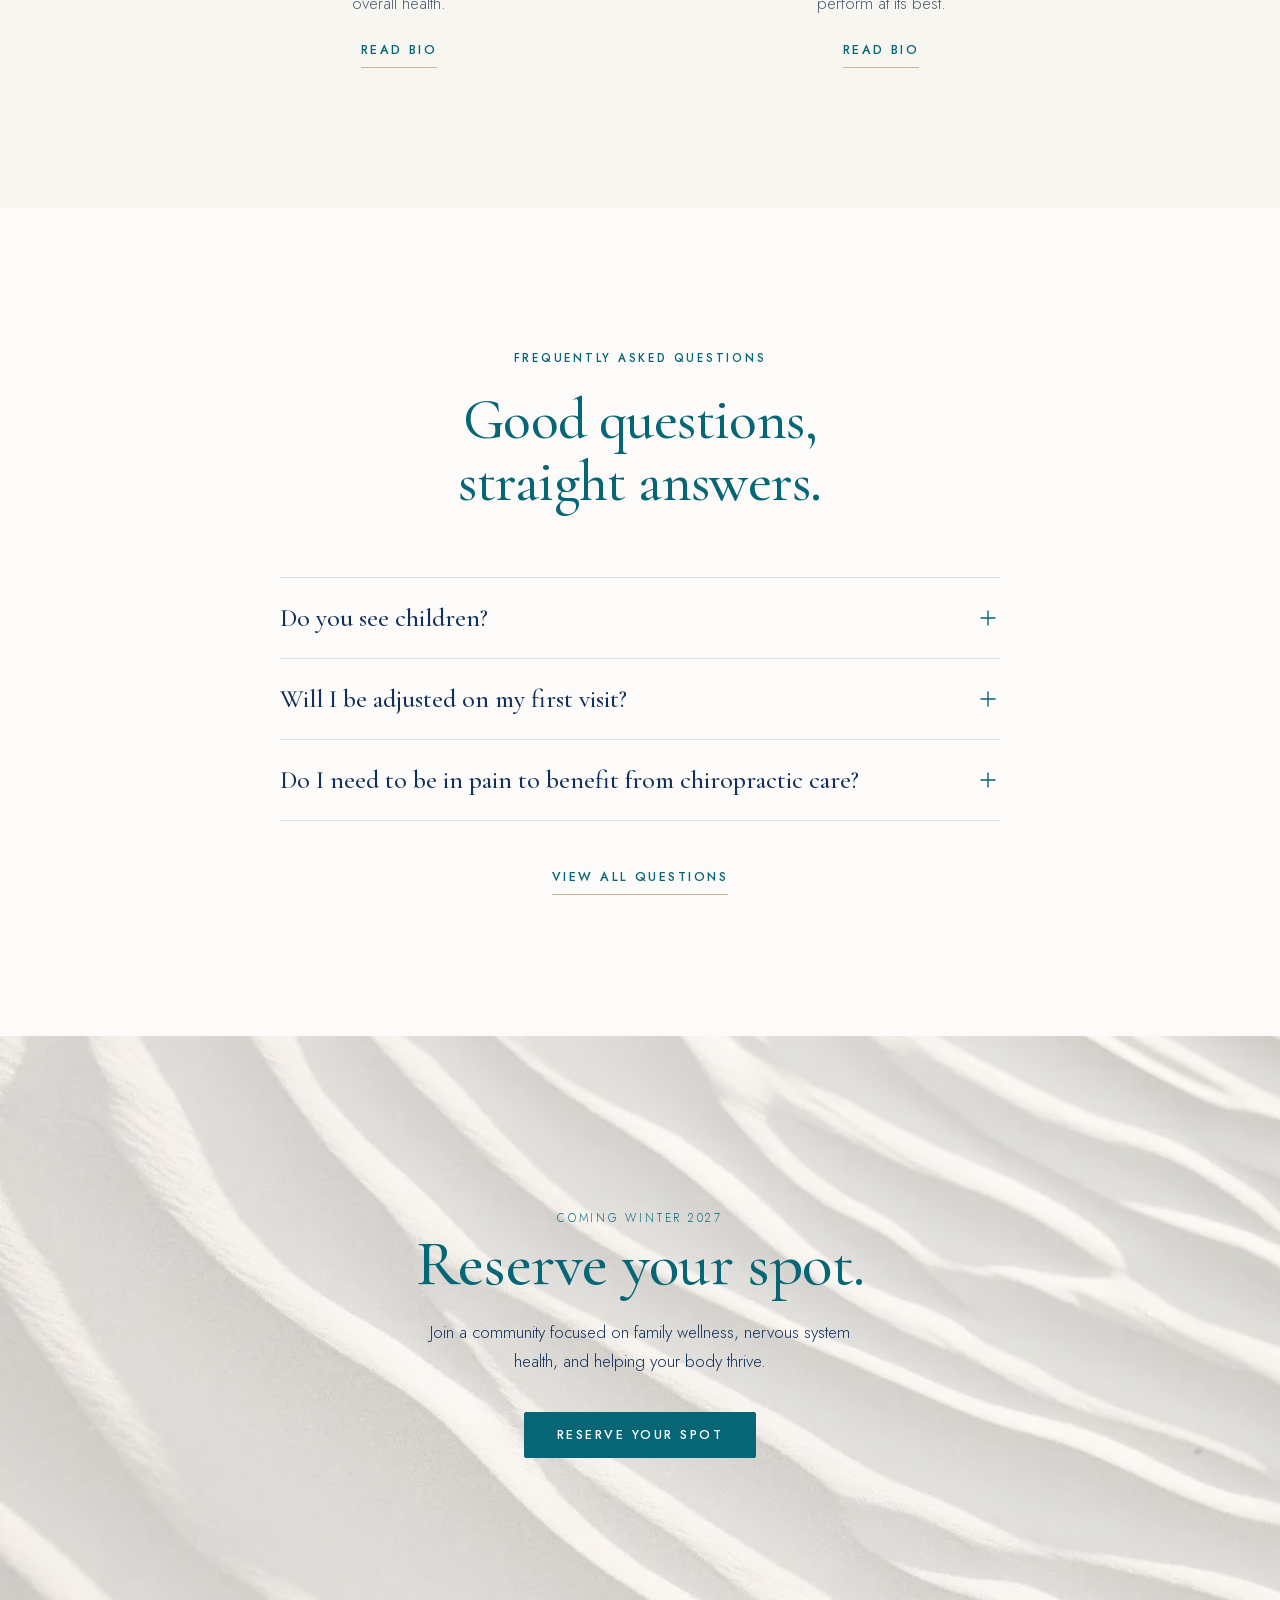
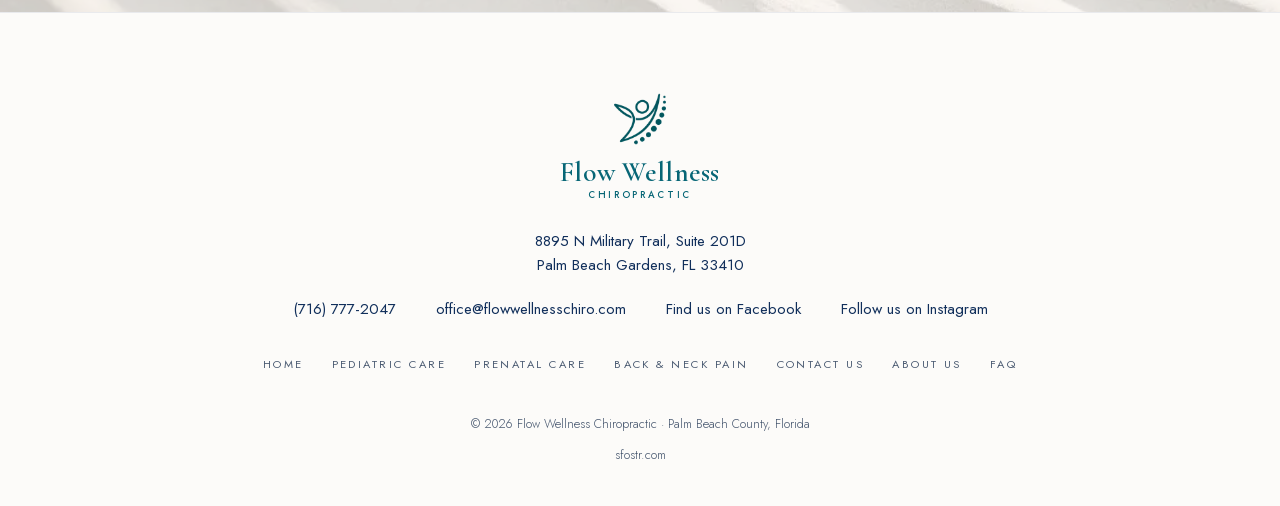
==== commit ae3fdaa5: "Rename three of the five steps to Health history, Nervous system scans and Posture analysis" ====
--- a/index.html
+++ b/index.html
@@ -433,7 +433,7 @@
         <ol class="steps">
           <li class="reveal" style="--i:0">
             <span class="num">I.</span>
-            <h3>Case history</h3>
+            <h3>Health history</h3>
             <p>Every visit begins with a detailed health history. By understanding your health concerns, lifestyle, and goals, we gain valuable insight into your overall health and nervous system function.</p>
           </li>
           <li class="reveal" style="--i:1">
@@ -443,12 +443,12 @@
           </li>
           <li class="reveal" style="--i:2">
             <span class="num">III.</span>
-            <h3>Instrumentation</h3>
+            <h3>Nervous system scans</h3>
             <p>We use two tools to see what the nervous system is doing. The Nervoscope® and CLA INSiGHT™ are quick and gentle scans that look for areas of stress on the nervous system.</p>
           </li>
           <li class="reveal" style="--i:3">
             <span class="num">IV.</span>
-            <h3>Visualization</h3>
+            <h3>Posture analysis</h3>
             <p>We carefully observe your posture and movement to identify patterns that may indicate imbalances or dysfunction.</p>
           </li>
           <li class="reveal" style="--i:4">
--- a/css/styles.css
+++ b/css/styles.css
@@ -26,7 +26,7 @@
   --paper: #fcfbf9;
   --paper-2: #f8f6f1;
   --sand: #cbb492;
-  --sand-tint: #efe7d8;
+  --sand-tint: #f5f0e7;
   --ink: #112f5b;
   --ink-2: #4b5b72;
   --ink-3: #8a94a3;
@@ -1585,6 +1585,36 @@
 
 .page-head.band-head {
   padding-bottom: clamp(3.5rem, 7vw, 5rem);
+  background:
+    linear-gradient(rgba(5, 72, 84, 0.8), rgba(5, 72, 84, 0.86)),
+    url("../assets/img/dunes.webp") center / cover;
+}
+
+.page-head.band-head h1,
+.page-head.band-head .crumbs ol,
+.page-head.band-head .crumbs a,
+.page-head.band-head p a {
+  color: #fff;
+}
+
+.page-head.band-head p {
+  color: rgba(255, 255, 255, 0.88);
+}
+
+.page-head.band-head .eyebrow {
+  color: var(--teal-tint);
+}
+
+.page-head.band-head .rule {
+  background: var(--sand);
+}
+
+@media (max-width: 900px) {
+  .page-head.band-head {
+    background-image:
+      linear-gradient(rgba(5, 72, 84, 0.8), rgba(5, 72, 84, 0.86)),
+      url("../assets/img/dunes-sm.webp");
+  }
 }
 
 .section.band {
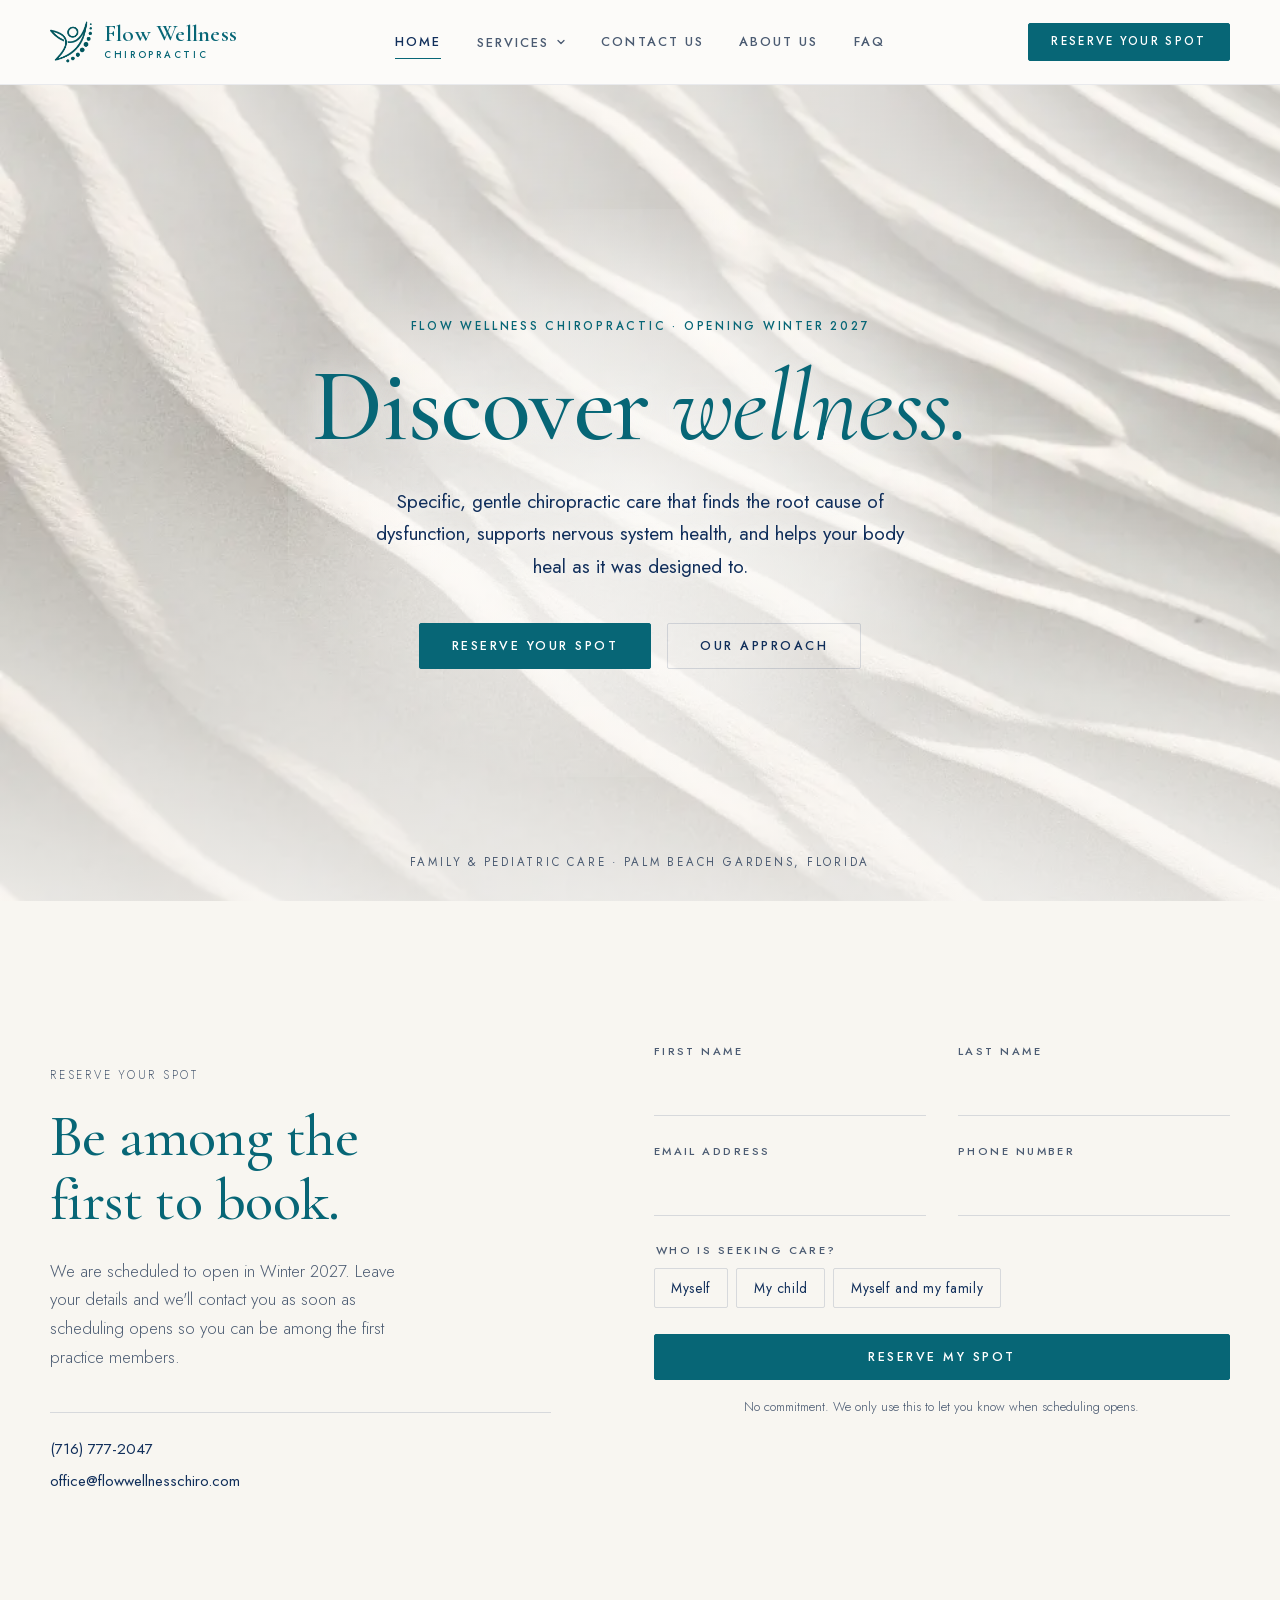
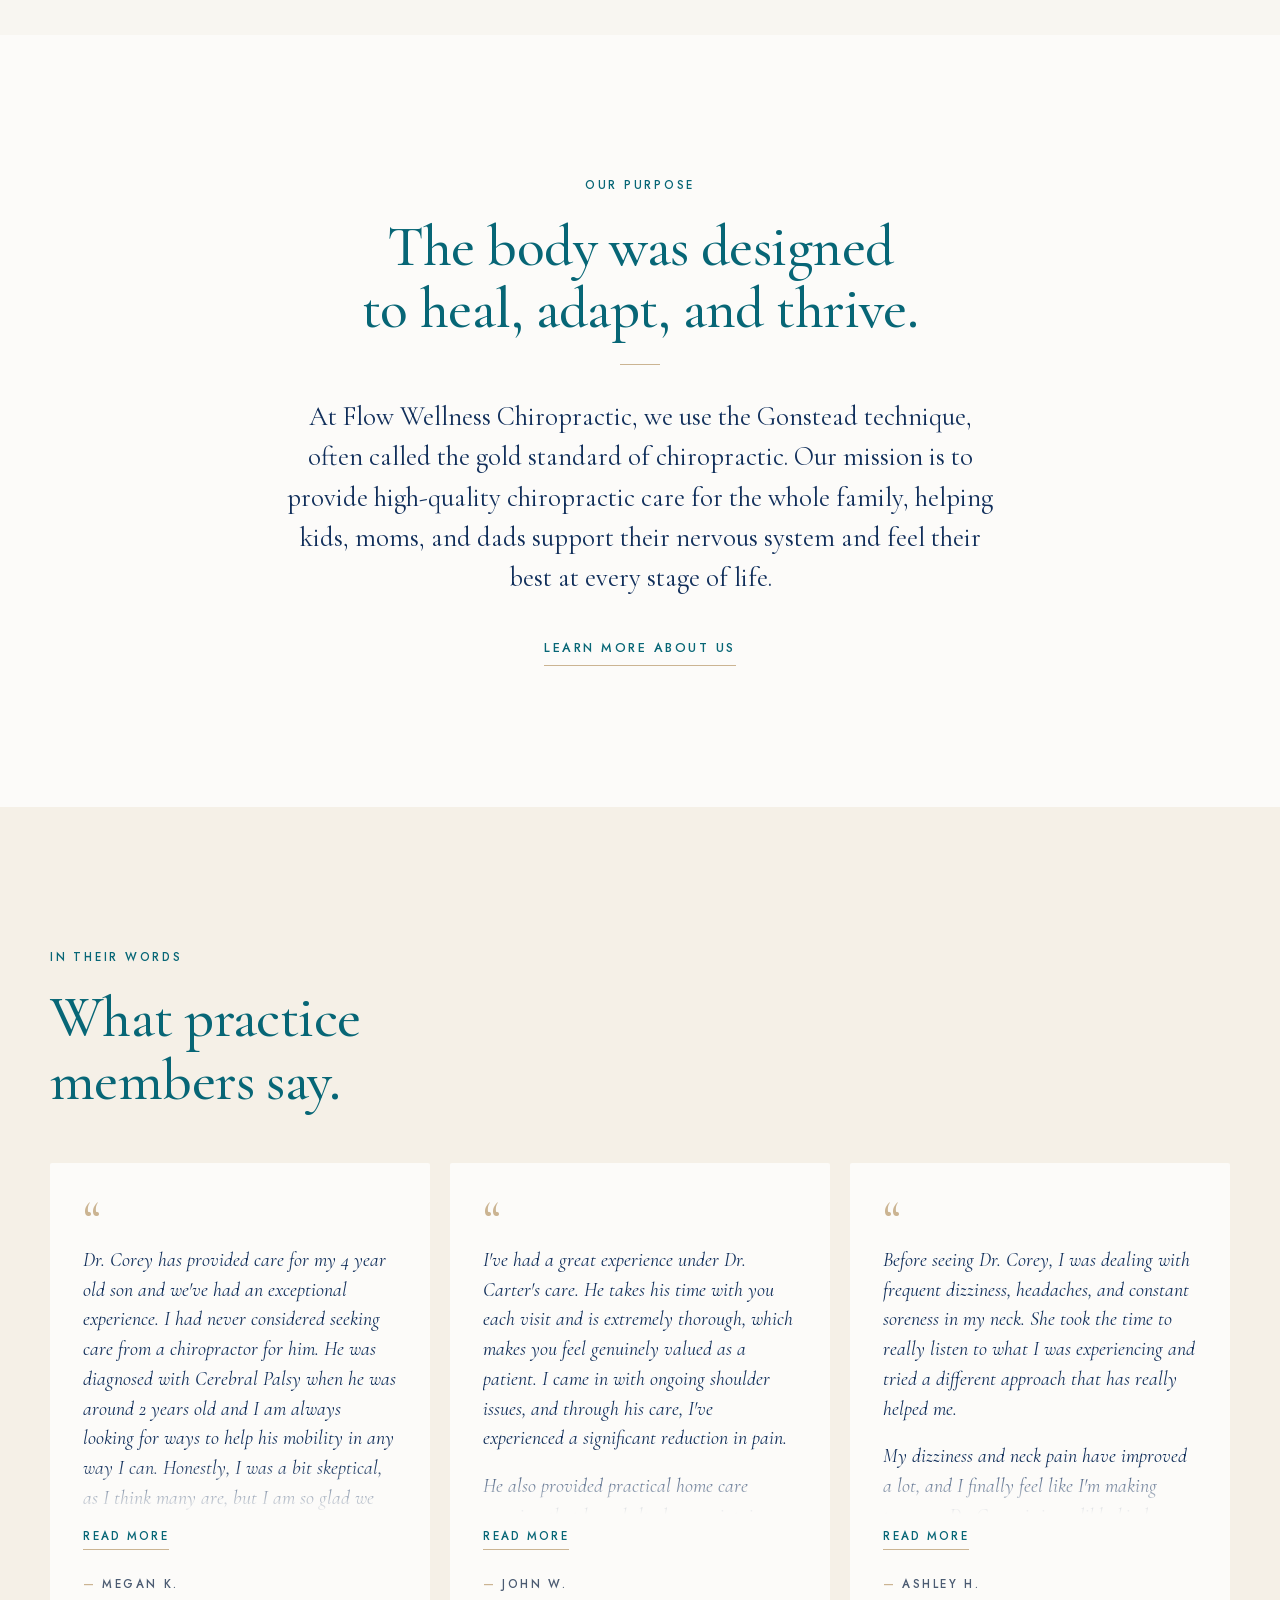
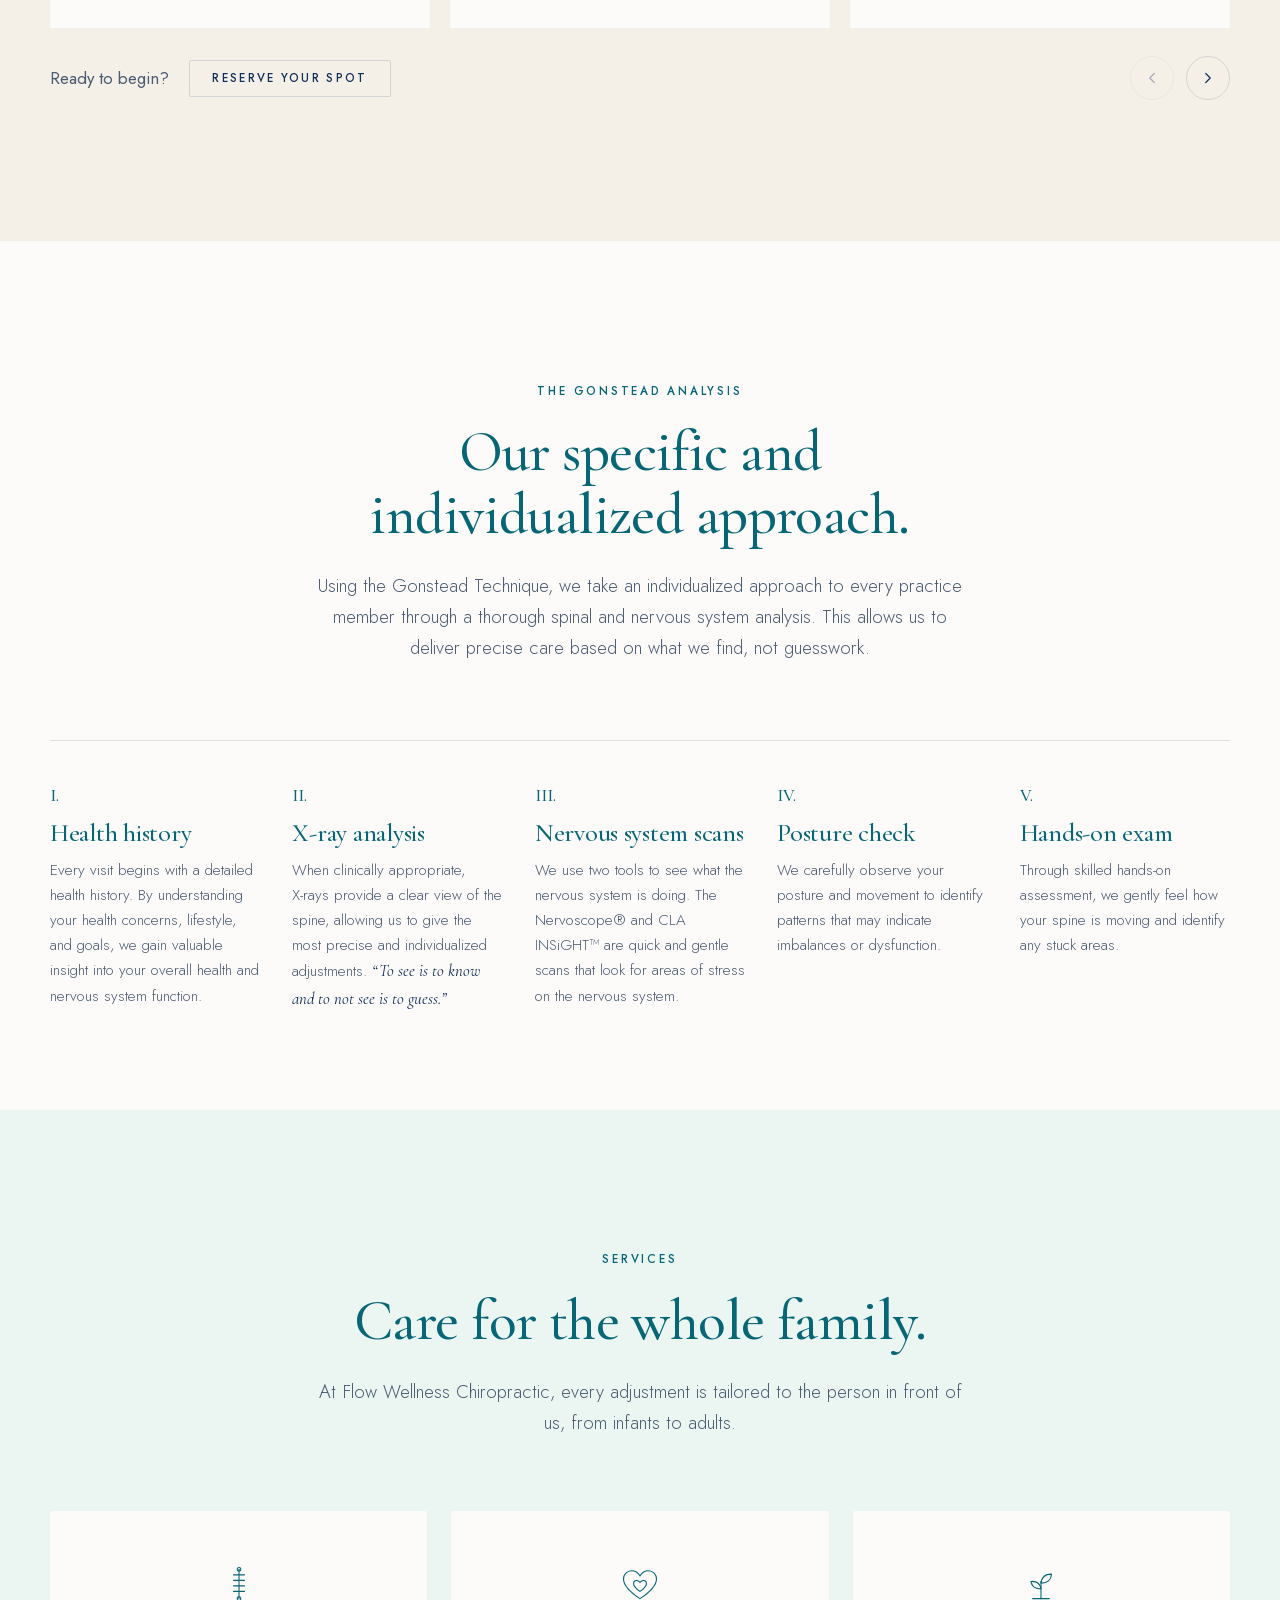
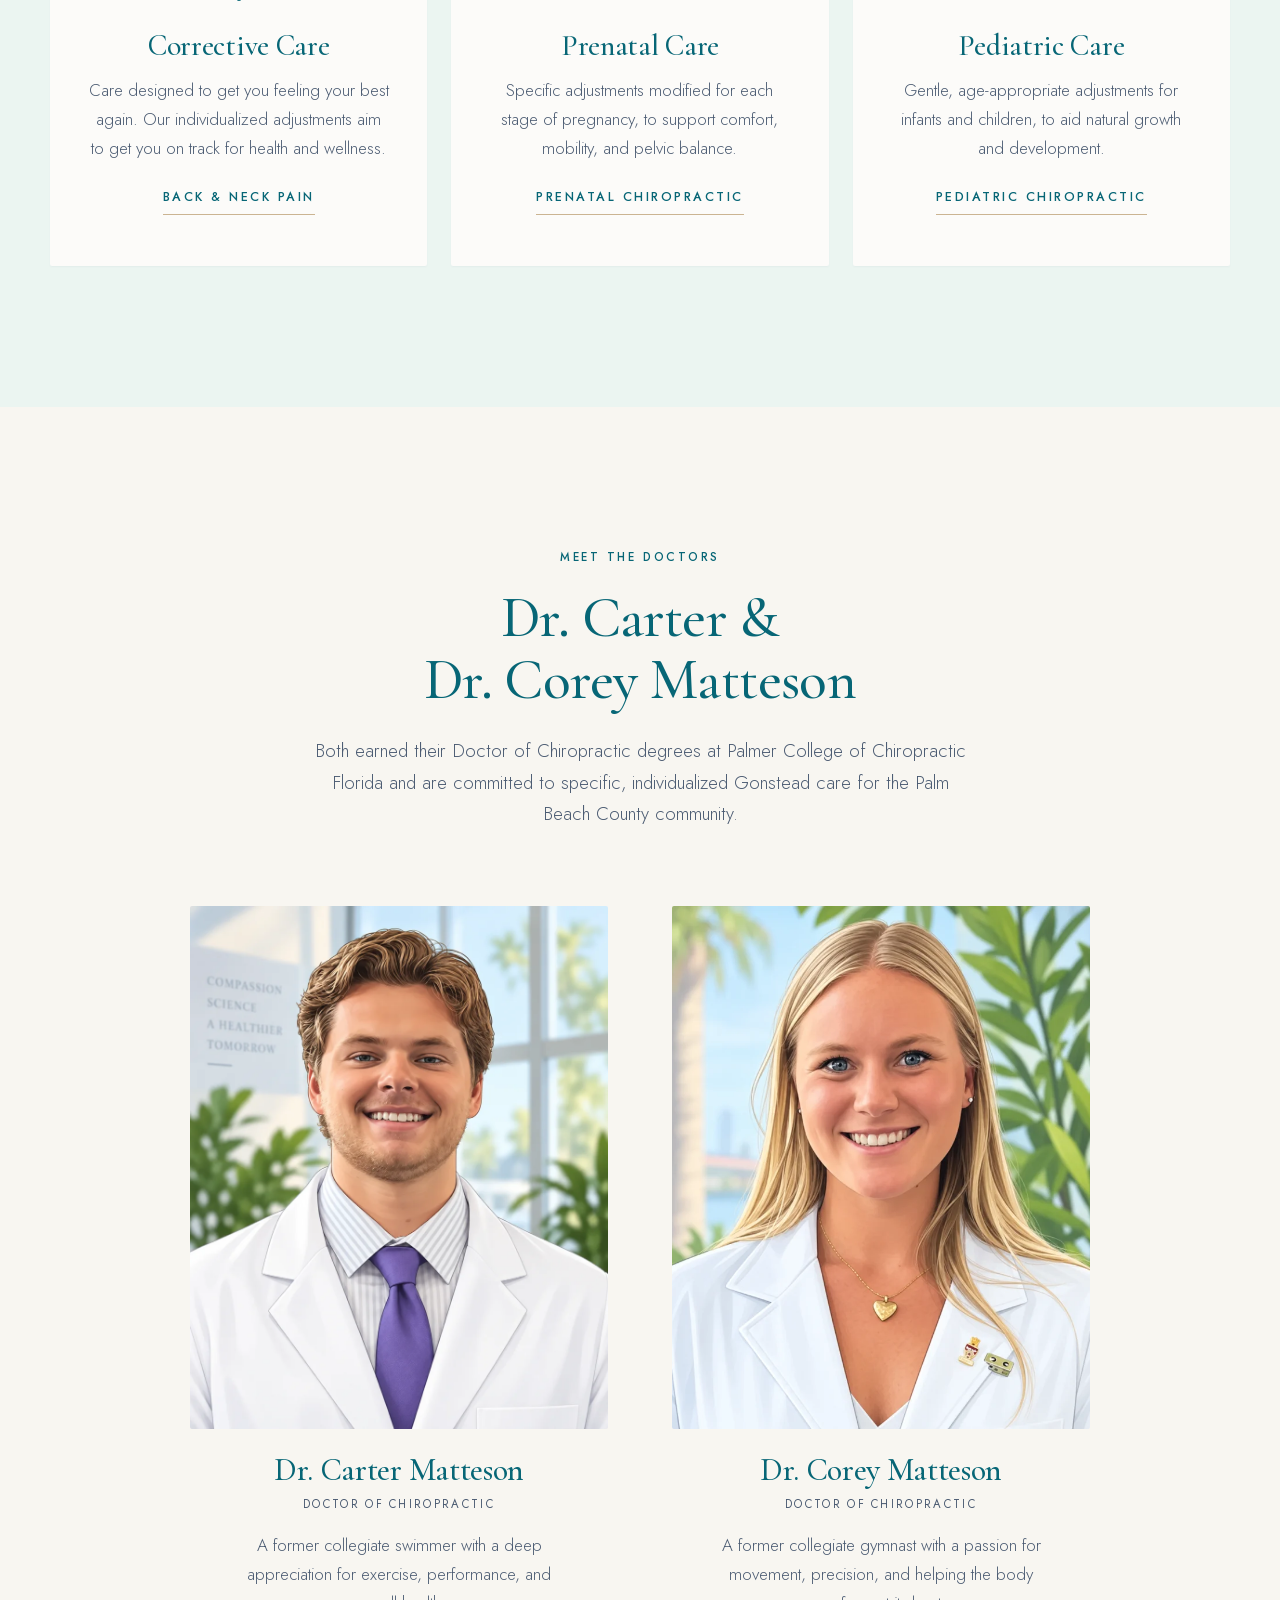
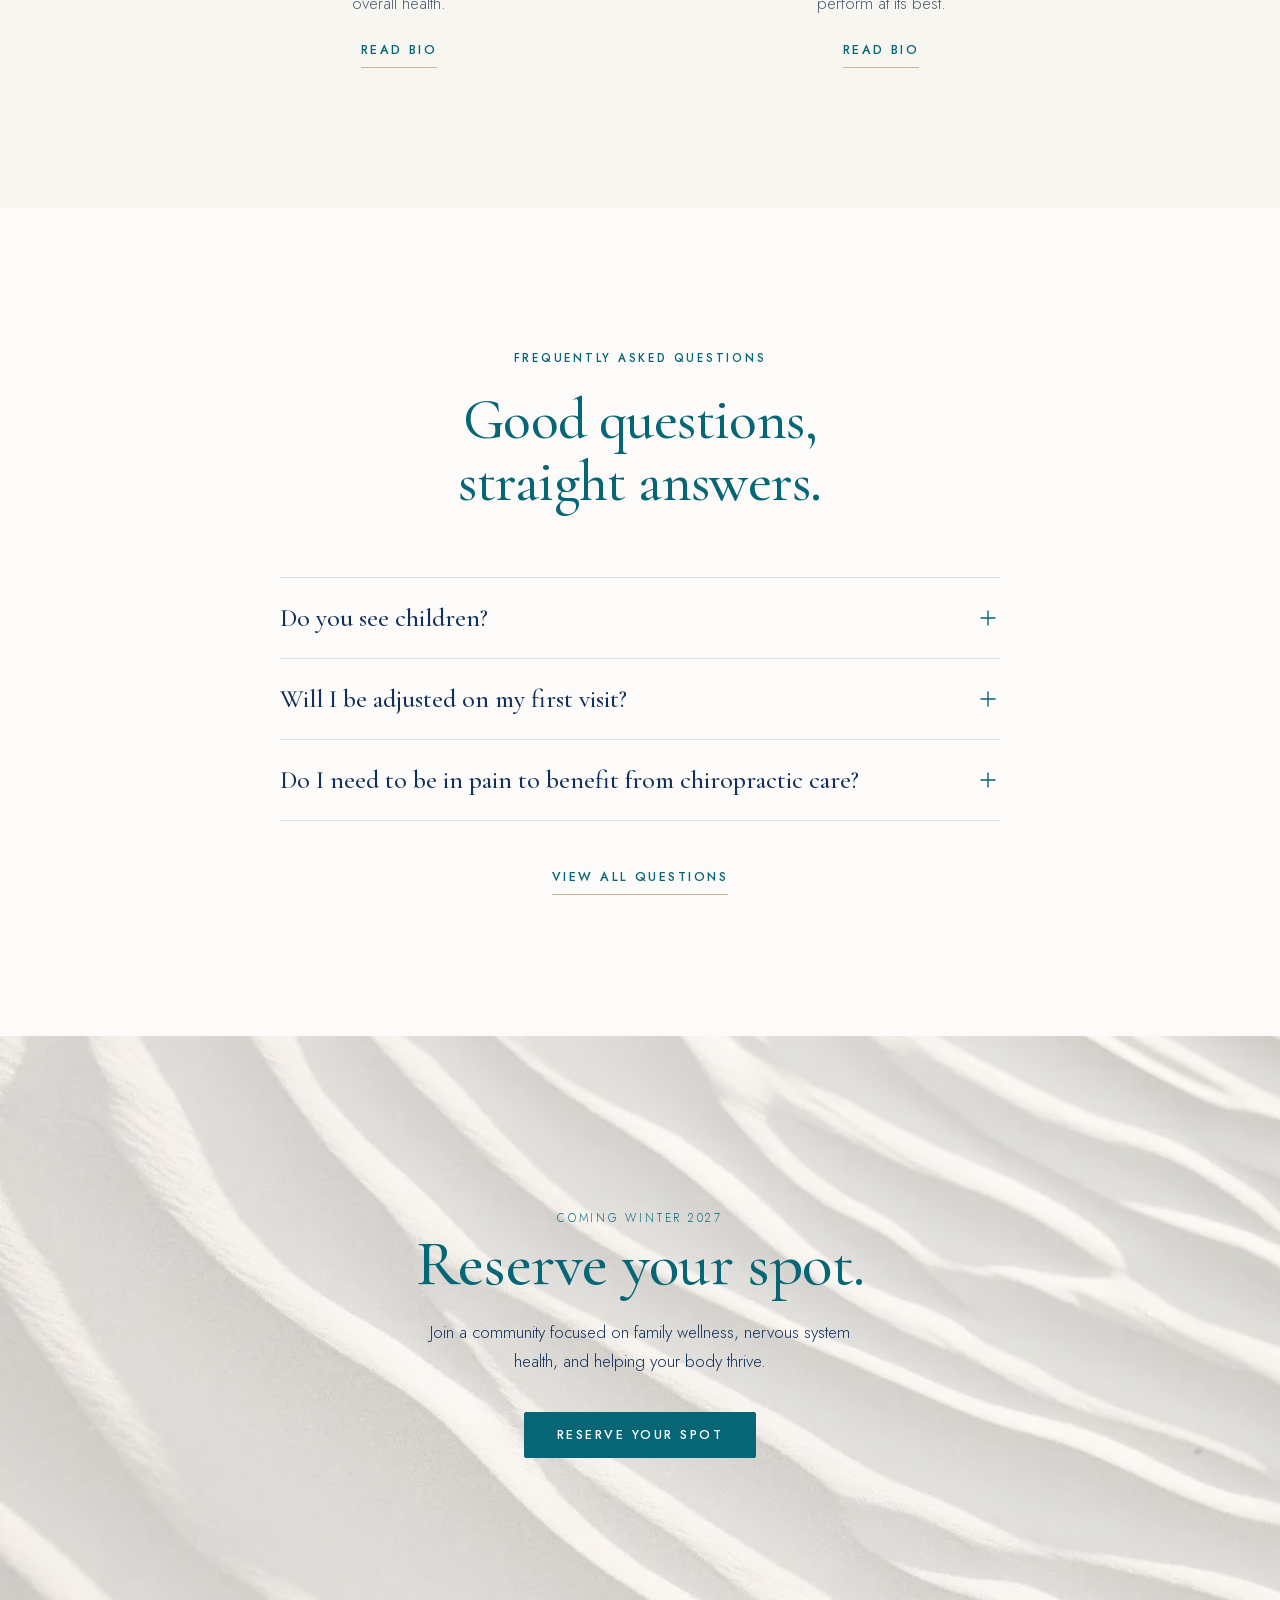
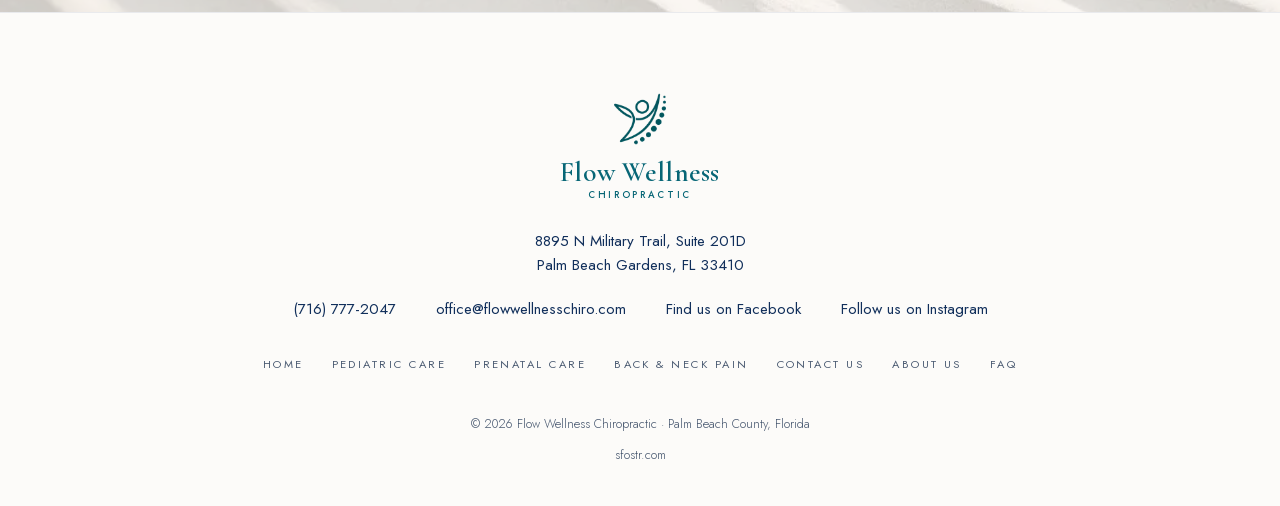
==== commit e2ef2bdf: "Rename the last two steps to Posture check and Hands-on exam" ====
--- a/index.html
+++ b/index.html
@@ -448,12 +448,12 @@
           </li>
           <li class="reveal" style="--i:3">
             <span class="num">IV.</span>
-            <h3>Posture analysis</h3>
+            <h3>Posture check</h3>
             <p>We carefully observe your posture and movement to identify patterns that may indicate imbalances or dysfunction.</p>
           </li>
           <li class="reveal" style="--i:4">
             <span class="num">V.</span>
-            <h3>Palpation</h3>
+            <h3>Hands-on exam</h3>
             <p>Through skilled hands-on assessment, we gently feel how your spine is moving and identify any stuck areas.</p>
           </li>
         </ol>
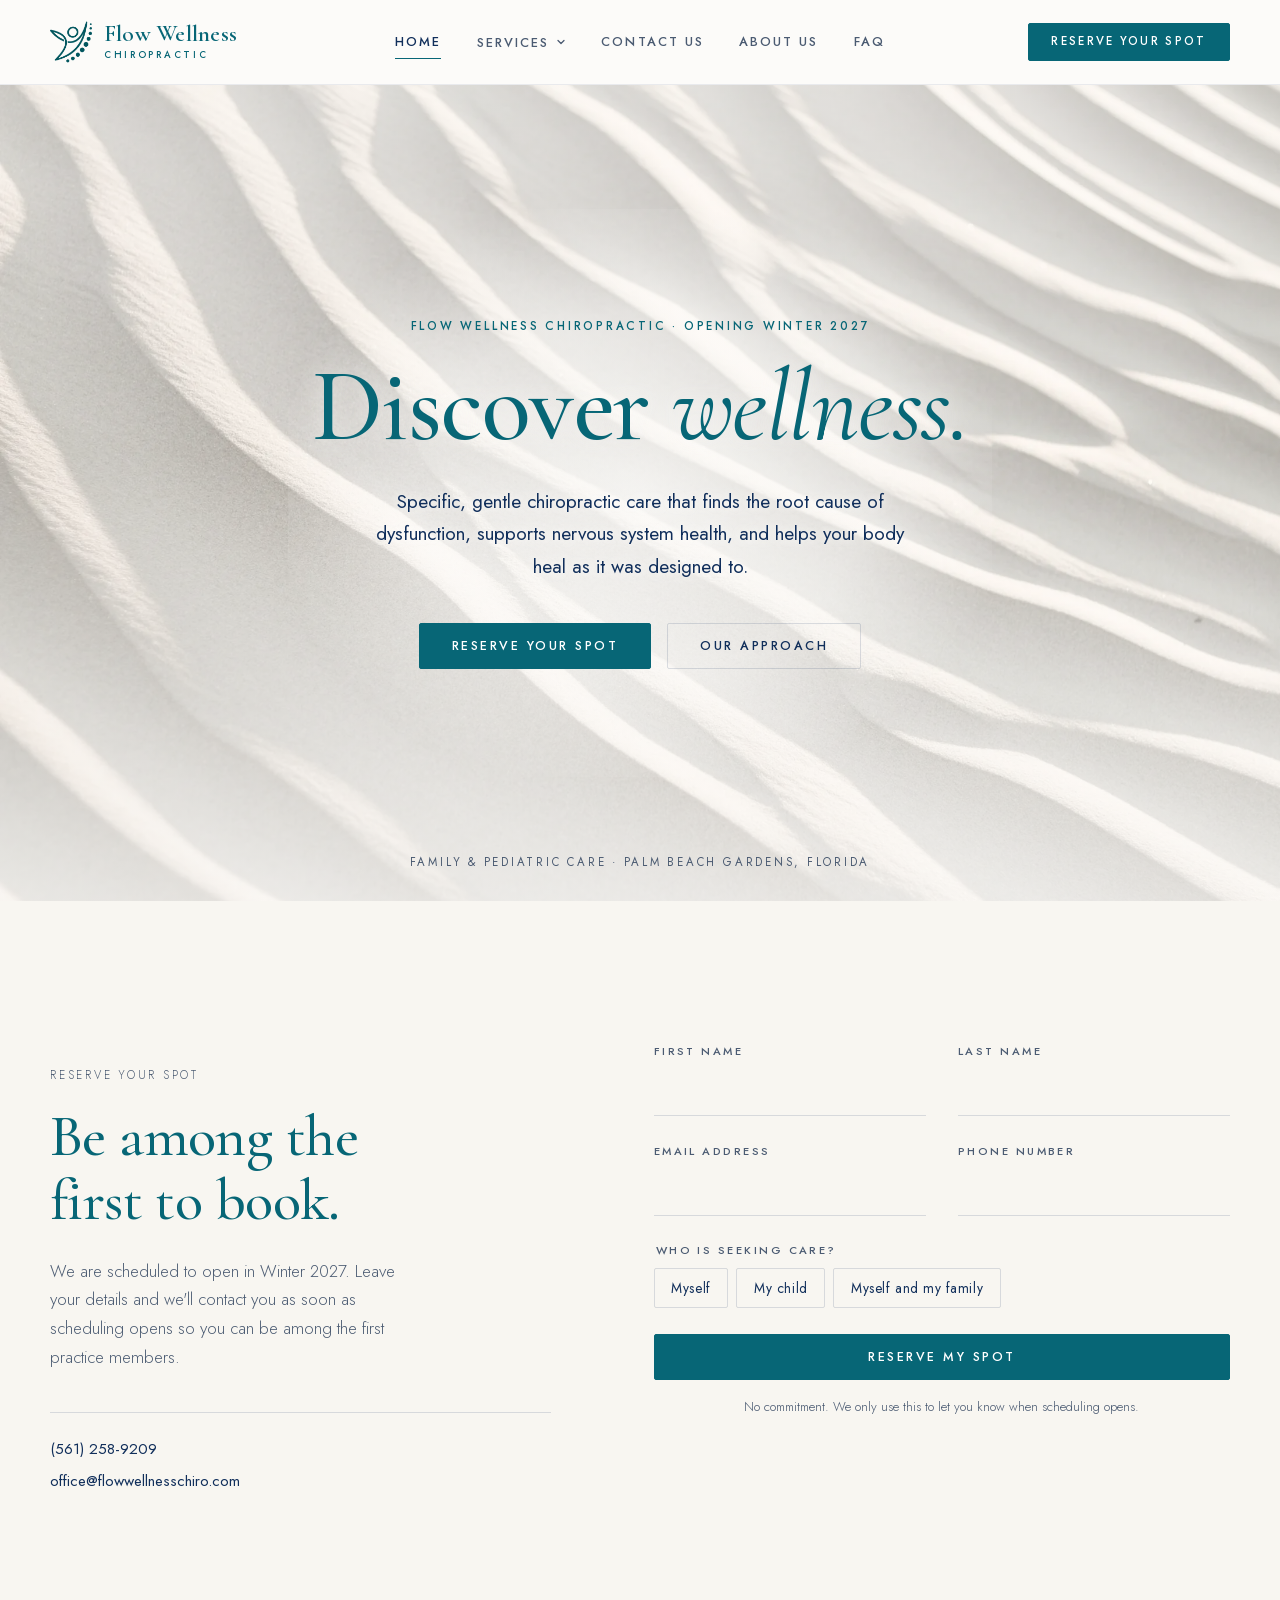
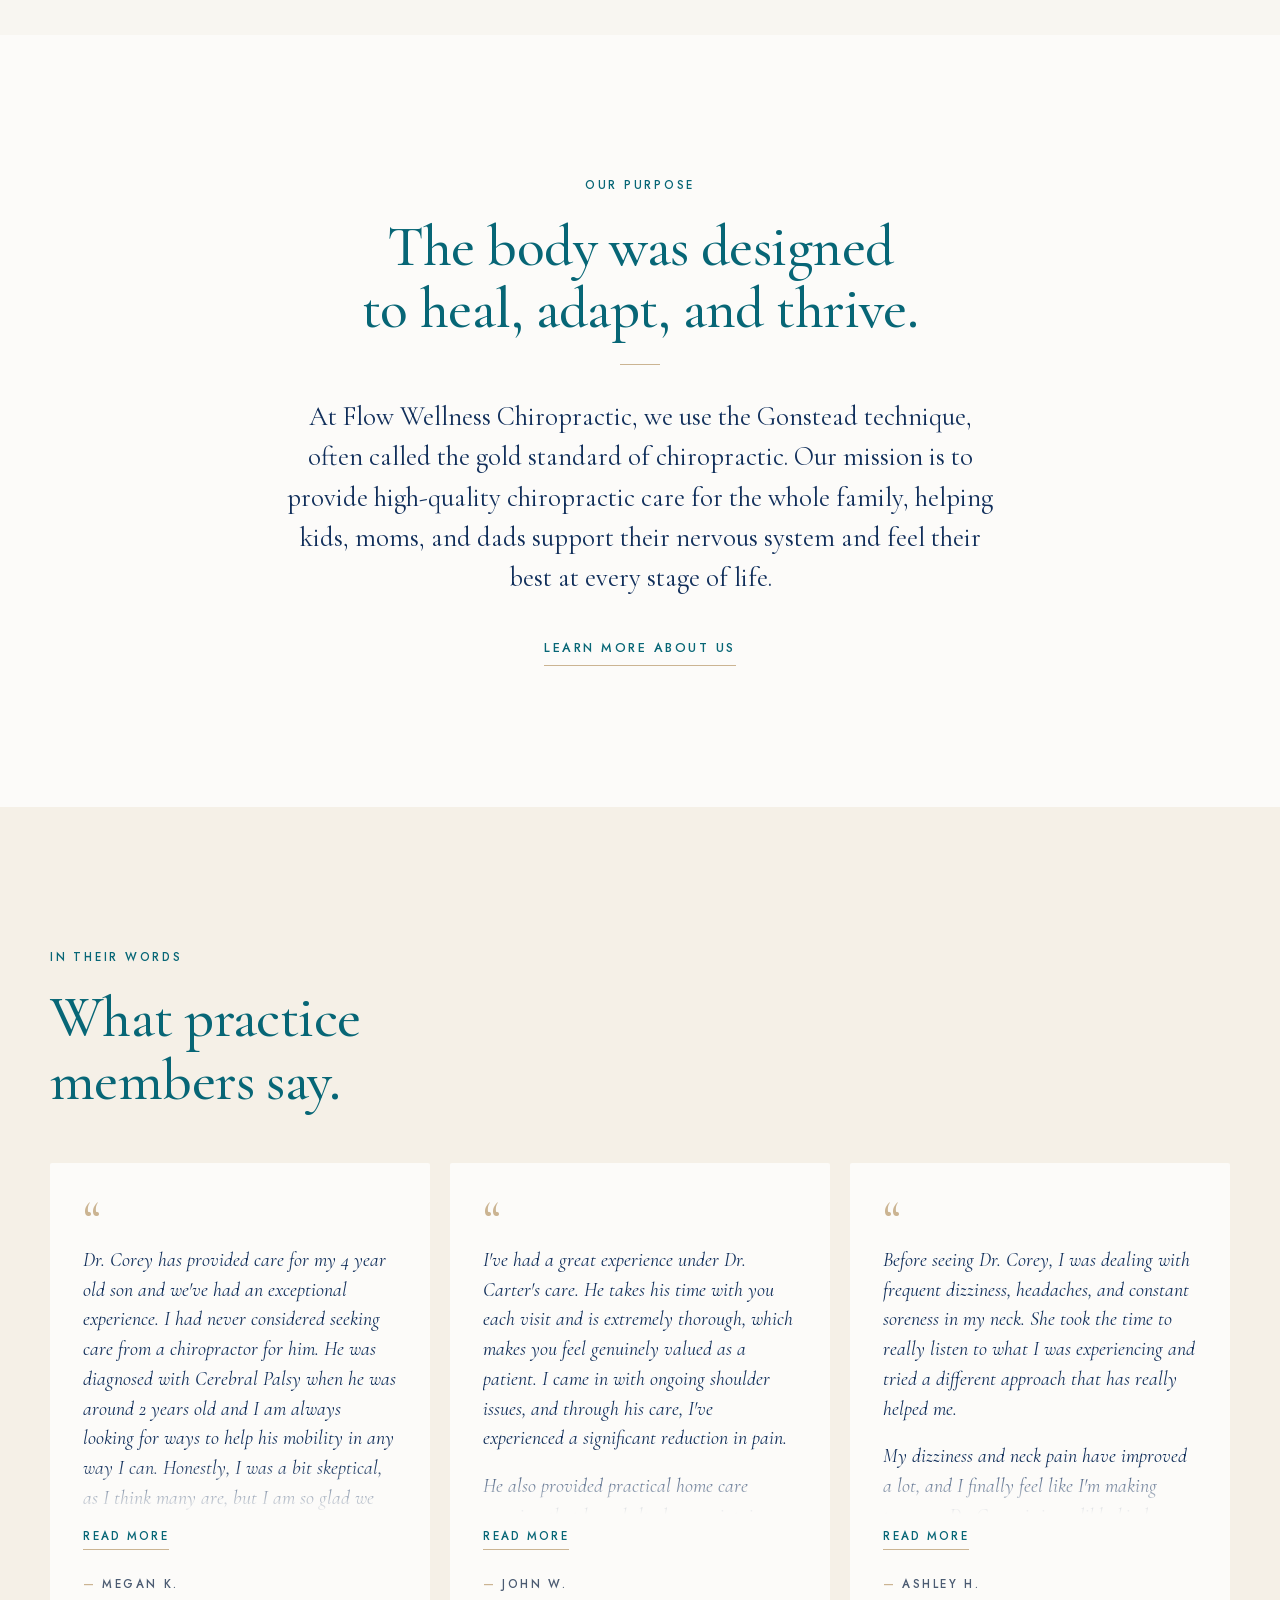
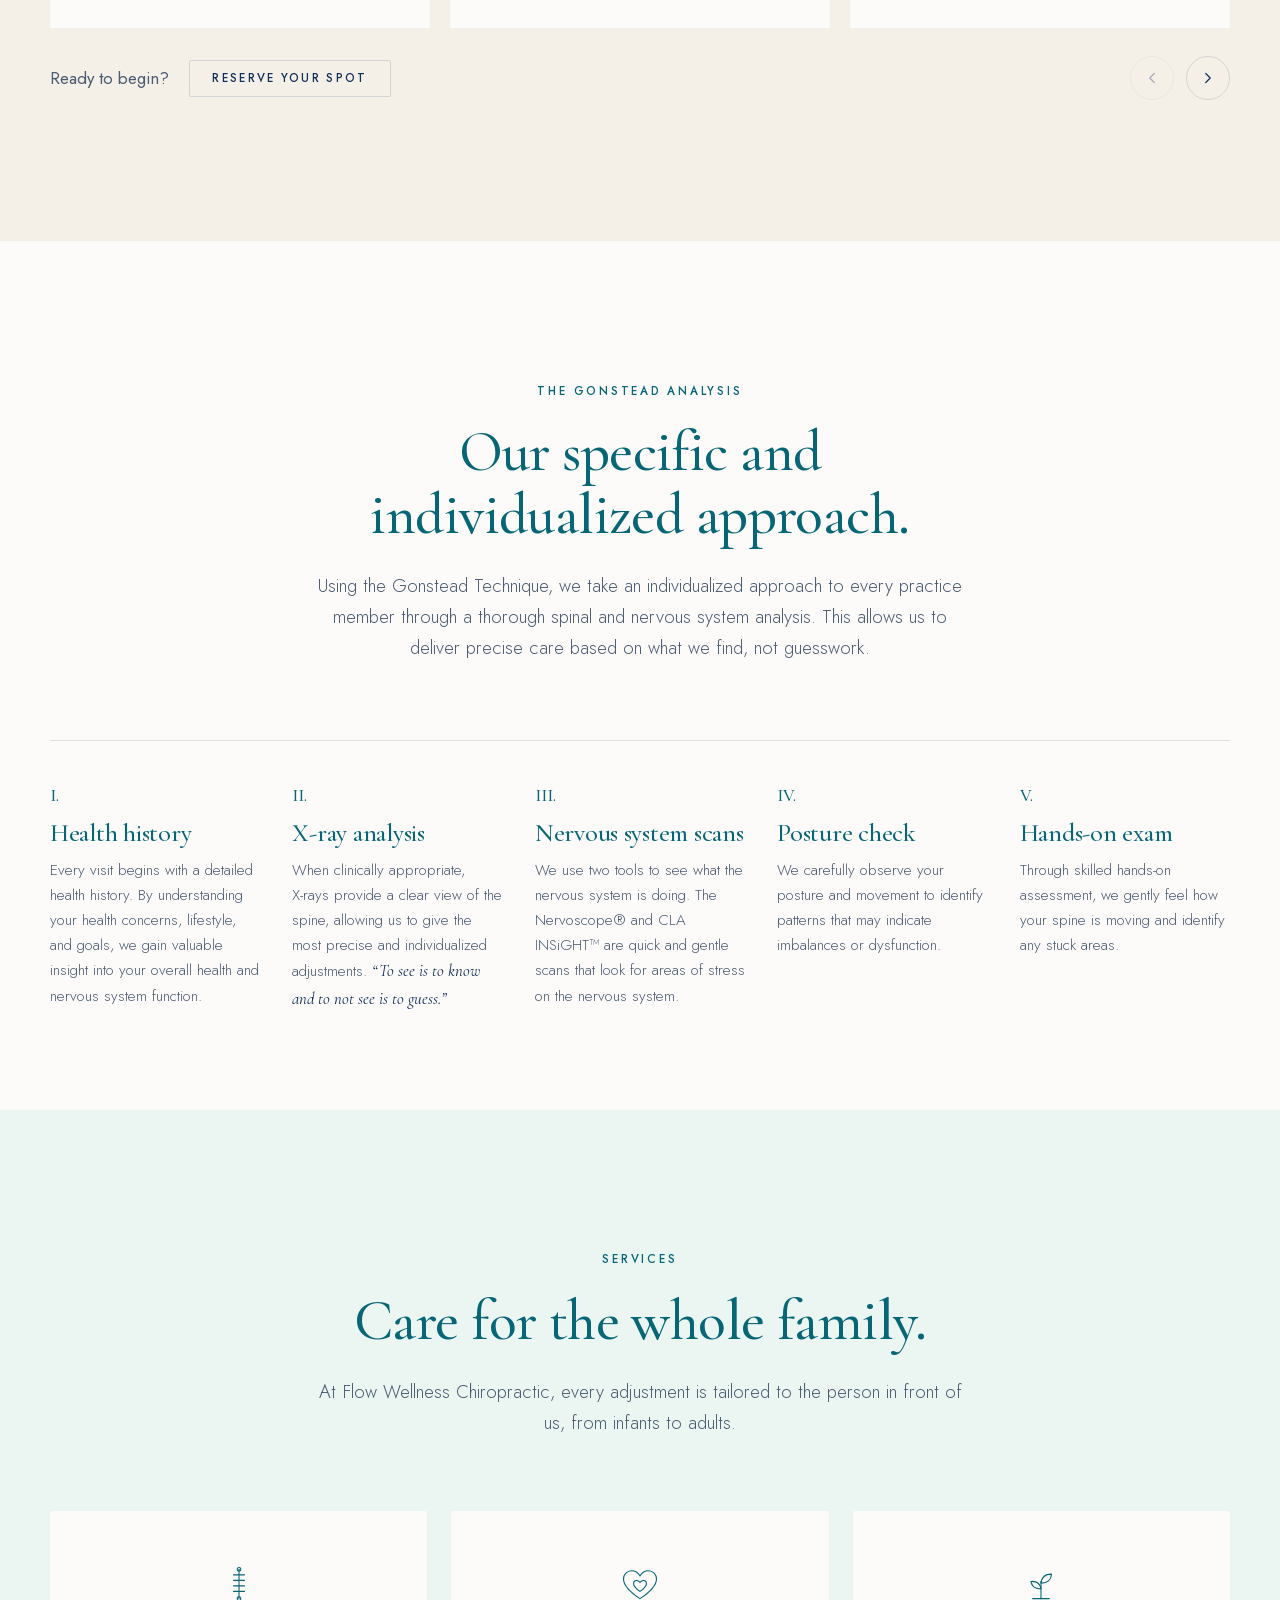
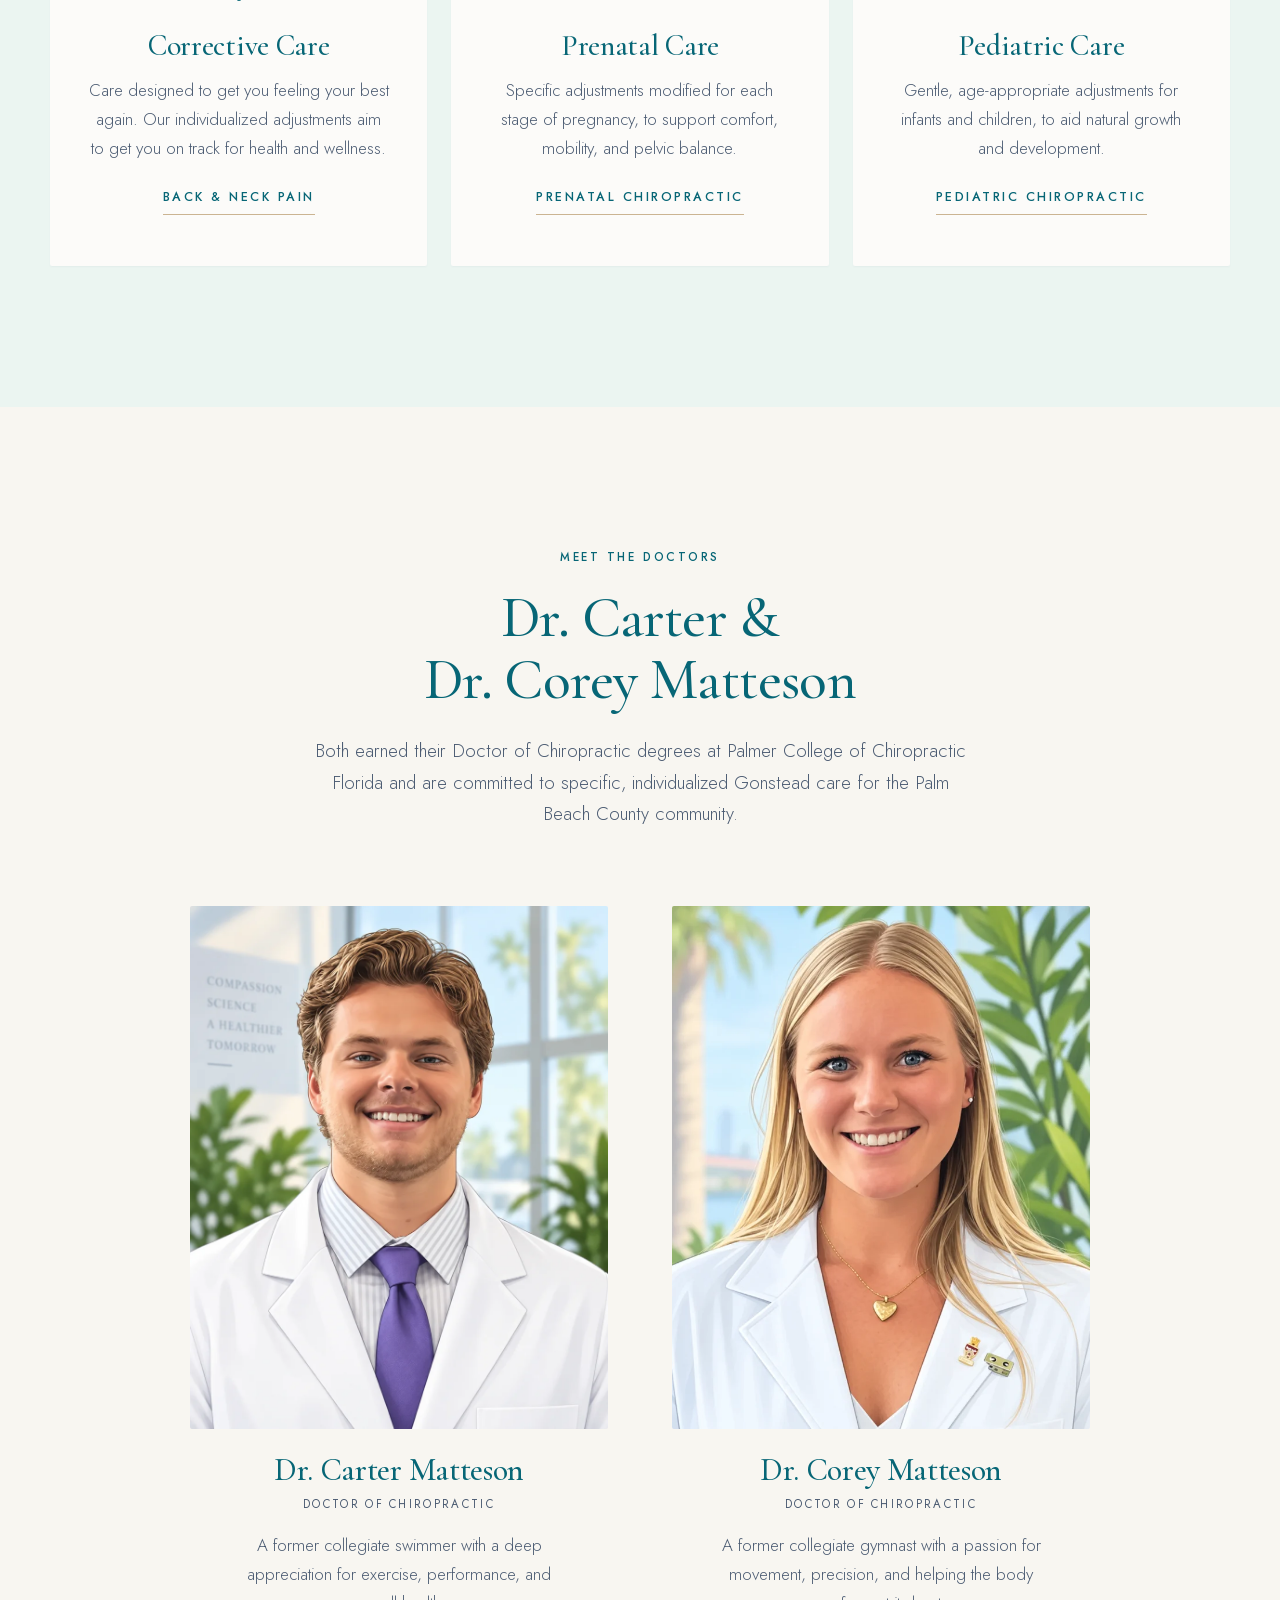
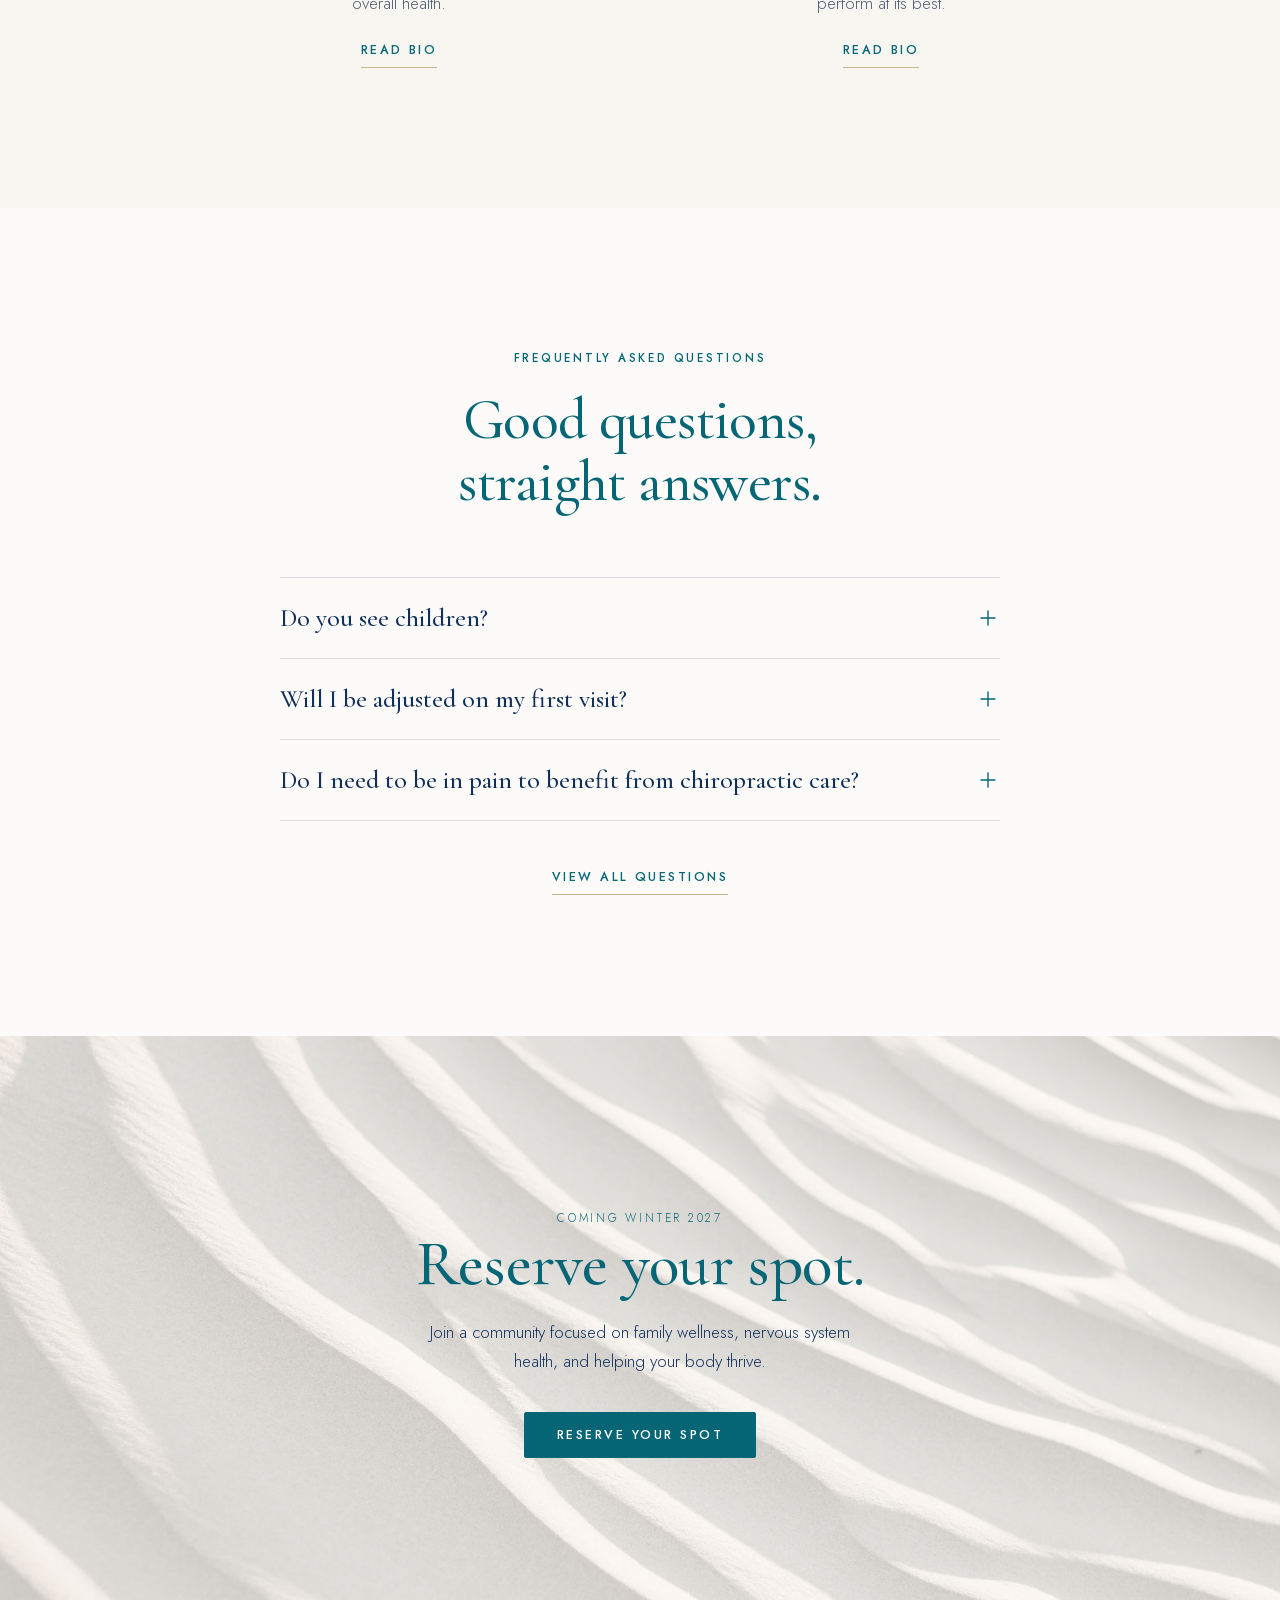
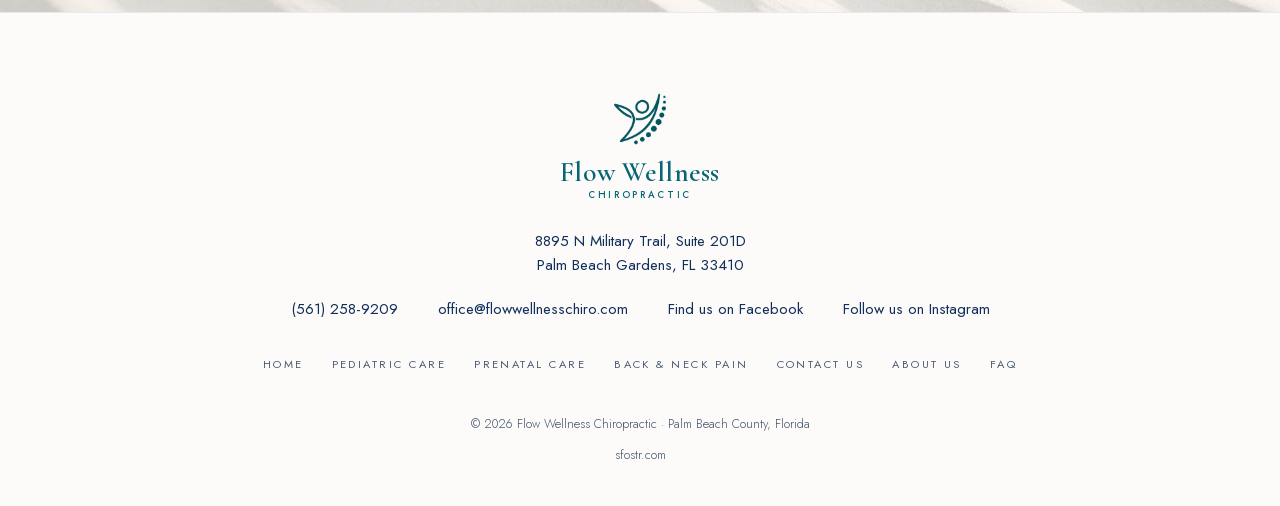
==== commit af00bbce: "Change the phone number to (561) 258-9209 everywhere on the site" ====
--- a/index.html
+++ b/index.html
@@ -66,7 +66,7 @@
         "image": "https://www.flowwellnesschiro.com/assets/img/dunes-sm.webp",
         "description": "Pediatric and family-focused Gonstead chiropractic office in Palm Beach Gardens, Florida, opening Winter 2027.",
         "medicalSpecialty": "Chiropractic",
-        "telephone": "+1-716-777-2047",
+        "telephone": "+1-561-258-9209",
         "email": "office@flowwellnesschiro.com",
         "address": {
           "@type": "PostalAddress",
@@ -237,7 +237,7 @@
         <a href="faq.html">FAQ</a>
         <a class="btn sm nav-cta" href="#reserve">Reserve your spot</a>
         <div class="nav-contact">
-          <a href="tel:+17167772047">(716) 777-2047</a>
+          <a href="tel:+15612589209">(561) 258-9209</a>
           <a href="mailto:office@flowwellnesschiro.com">office@flowwellnesschiro.com</a>
         </div>
       </nav>
@@ -275,7 +275,7 @@
           <h2>Be among the first to book.</h2>
           <p>We are scheduled to open in Winter 2027. Leave your details and we'll contact you as soon as scheduling opens so you can be among the first practice members.</p>
           <div class="contact-mini">
-            <a href="tel:+17167772047">(716) 777-2047</a>
+            <a href="tel:+15612589209">(561) 258-9209</a>
             <a href="mailto:office@flowwellnesschiro.com">office@flowwellnesschiro.com</a>
           </div>
         </div>
@@ -317,7 +317,7 @@
             </fieldset>
 
             <button class="btn block" type="submit">Reserve my spot</button>
-            <p class="form-error hidden" id="intake-error" role="alert">We couldn't send your details. Please try again, or call us at (716) 777-2047.</p>
+            <p class="form-error hidden" id="intake-error" role="alert">We couldn't send your details. Please try again, or call us at (561) 258-9209.</p>
             <p class="fine">No commitment. We only use this to let you know when scheduling opens.</p>
           </form>
 
@@ -569,7 +569,7 @@
       </a>
       <address class="foot-address"><a href="https://www.google.com/maps/search/?api=1&amp;query=8895+N+Military+Trail+Suite+201D+Palm+Beach+Gardens+FL+33410" target="_blank" rel="noopener">8895 N Military Trail, Suite 201D<br>Palm Beach Gardens, FL 33410</a></address>
       <ul class="foot-contact">
-        <li><a href="tel:+17167772047">(716) 777-2047</a></li>
+        <li><a href="tel:+15612589209">(561) 258-9209</a></li>
         <li><a href="mailto:office@flowwellnesschiro.com">office@flowwellnesschiro.com</a></li>
         <li><a href="https://www.facebook.com/people/Flow-Wellness-Chiropractic/61591768892424/" target="_blank" rel="noopener">Find us on Facebook</a></li>
         <li><a href="https://www.instagram.com/flowwellnesschiro/?hl=en" target="_blank" rel="noopener">Follow us on Instagram</a></li>
